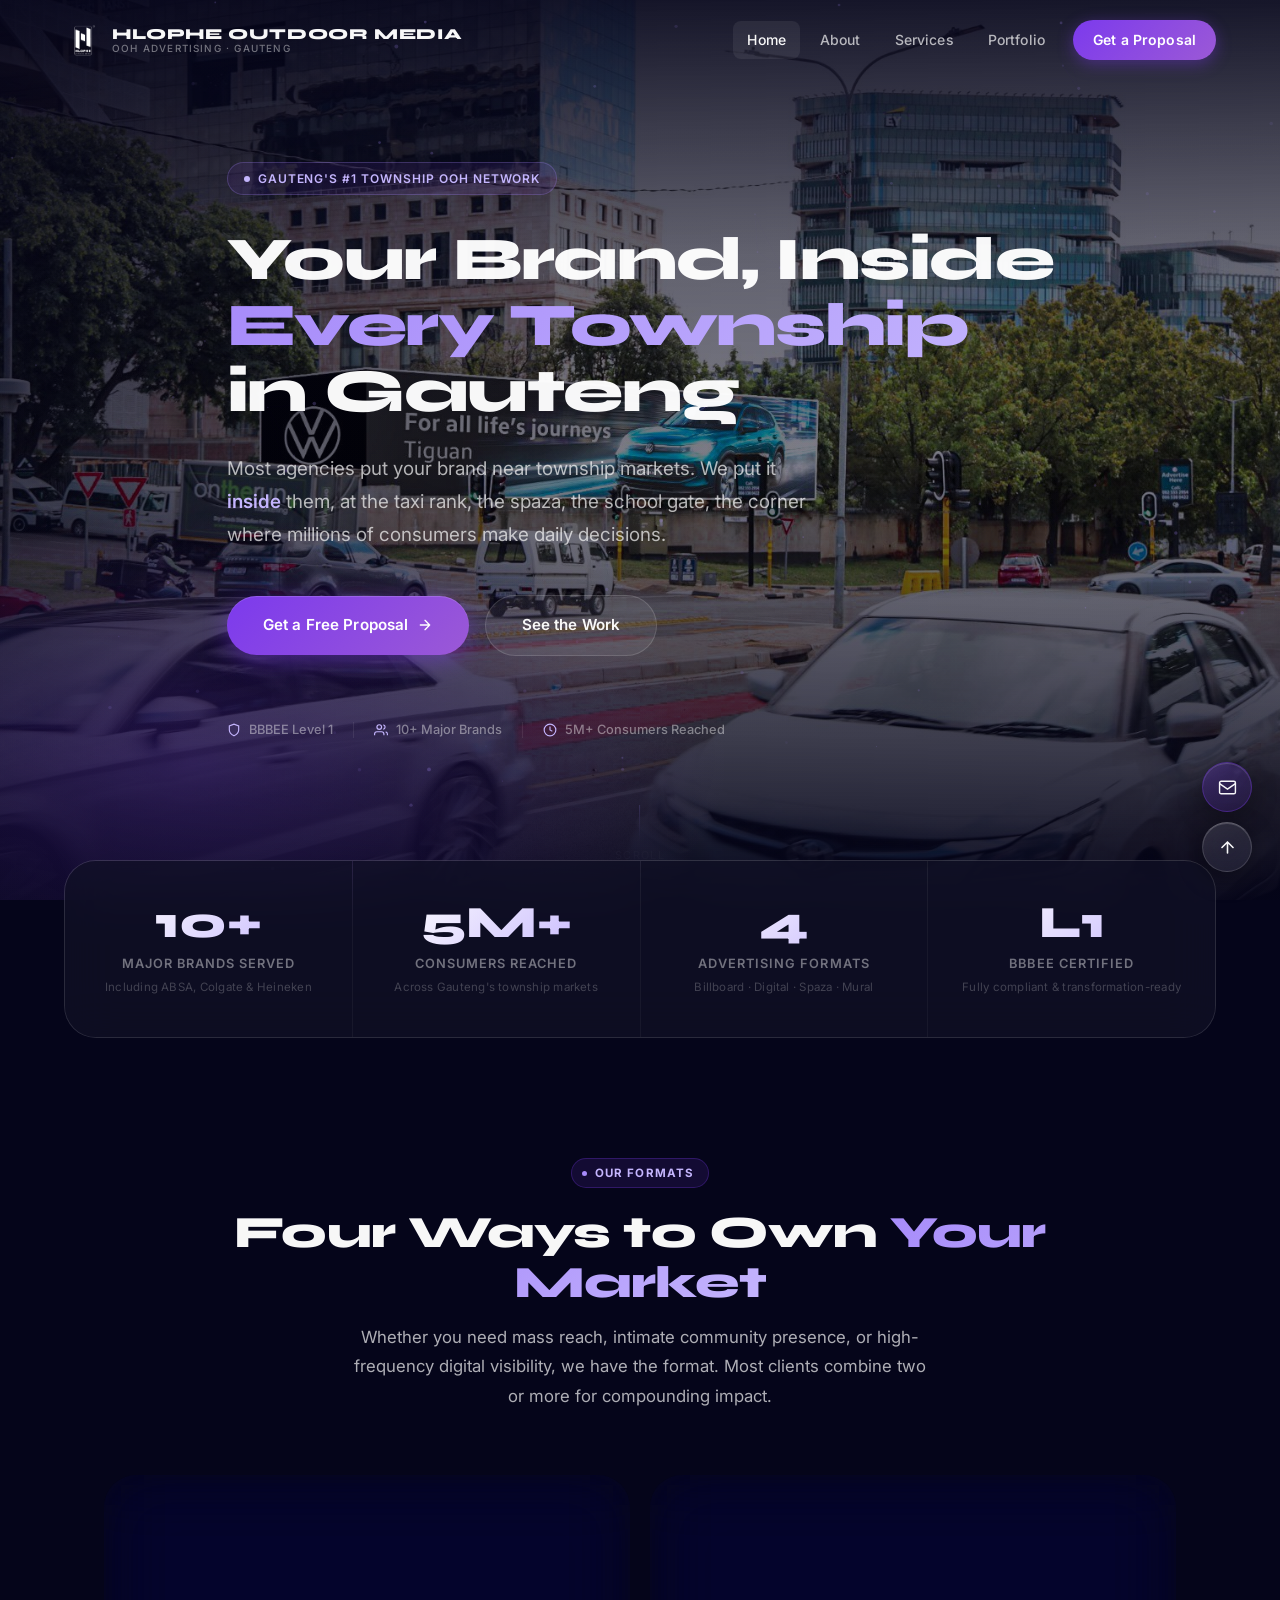
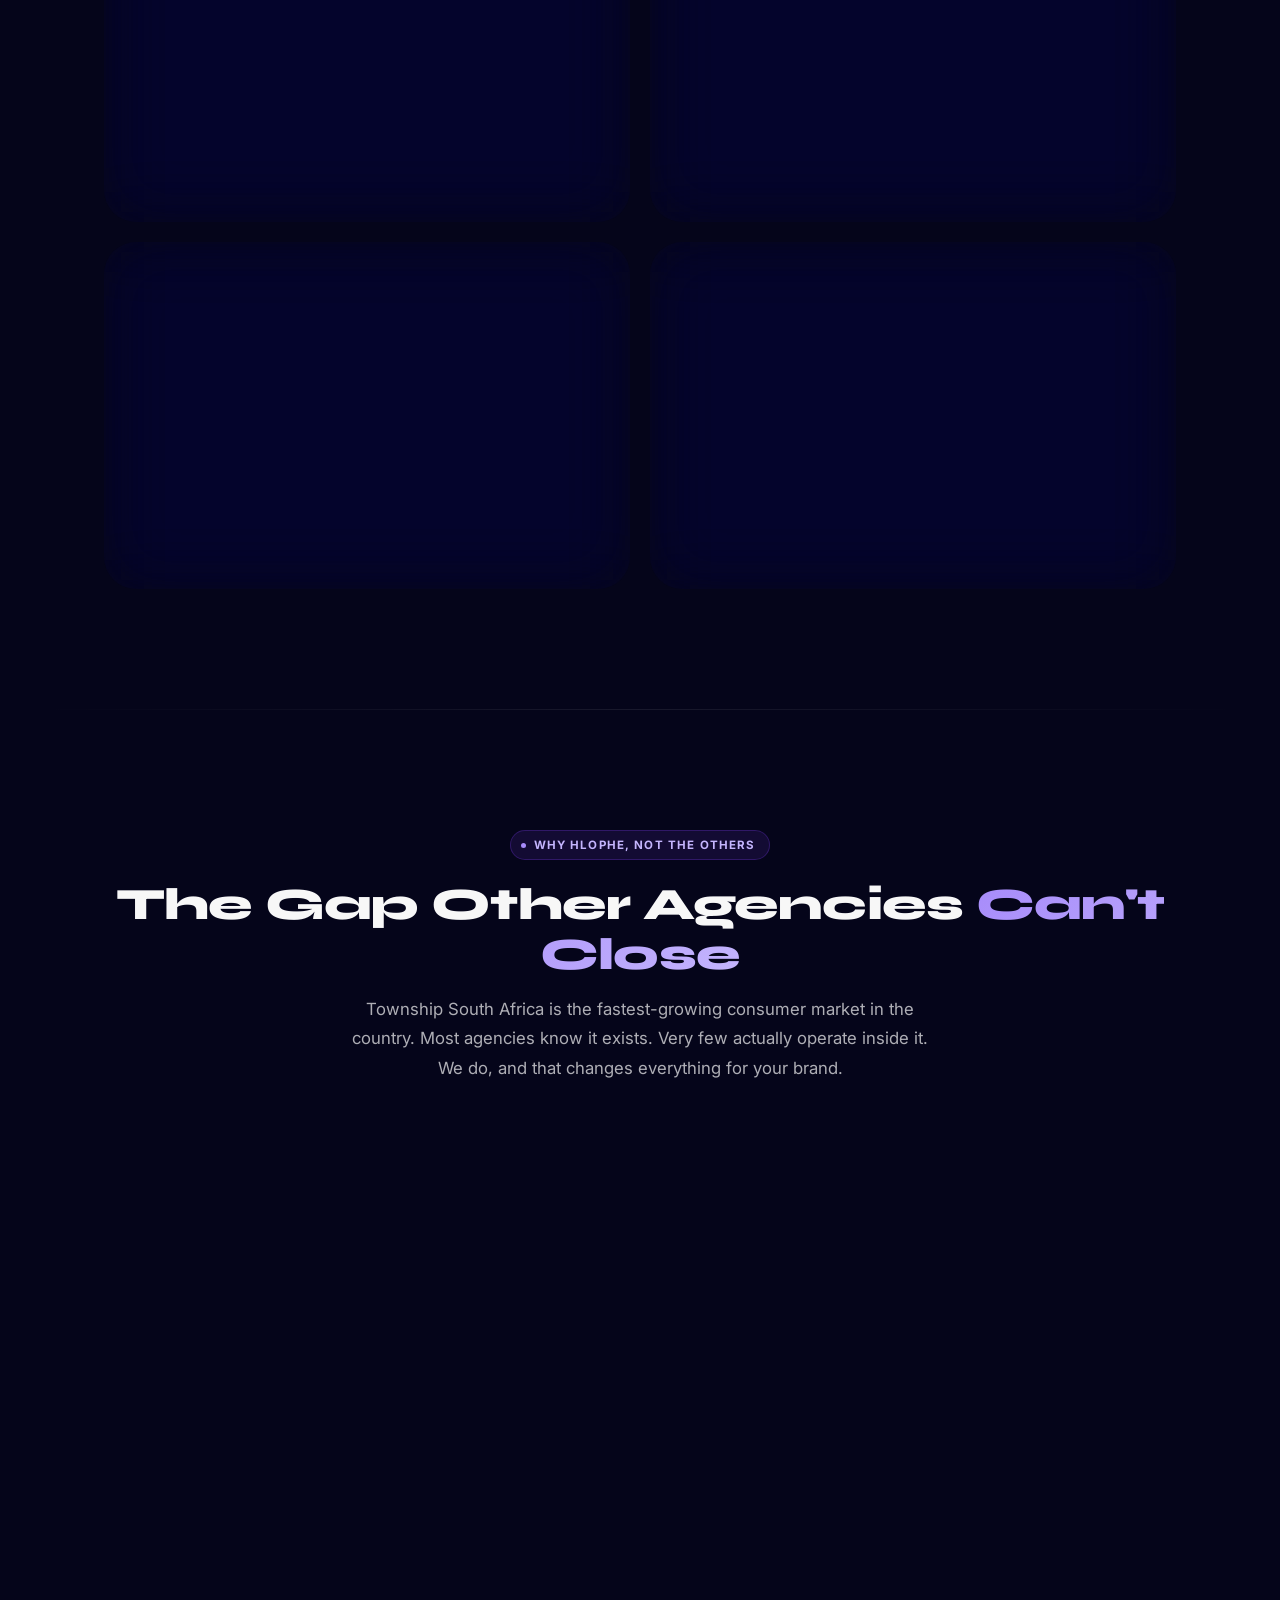
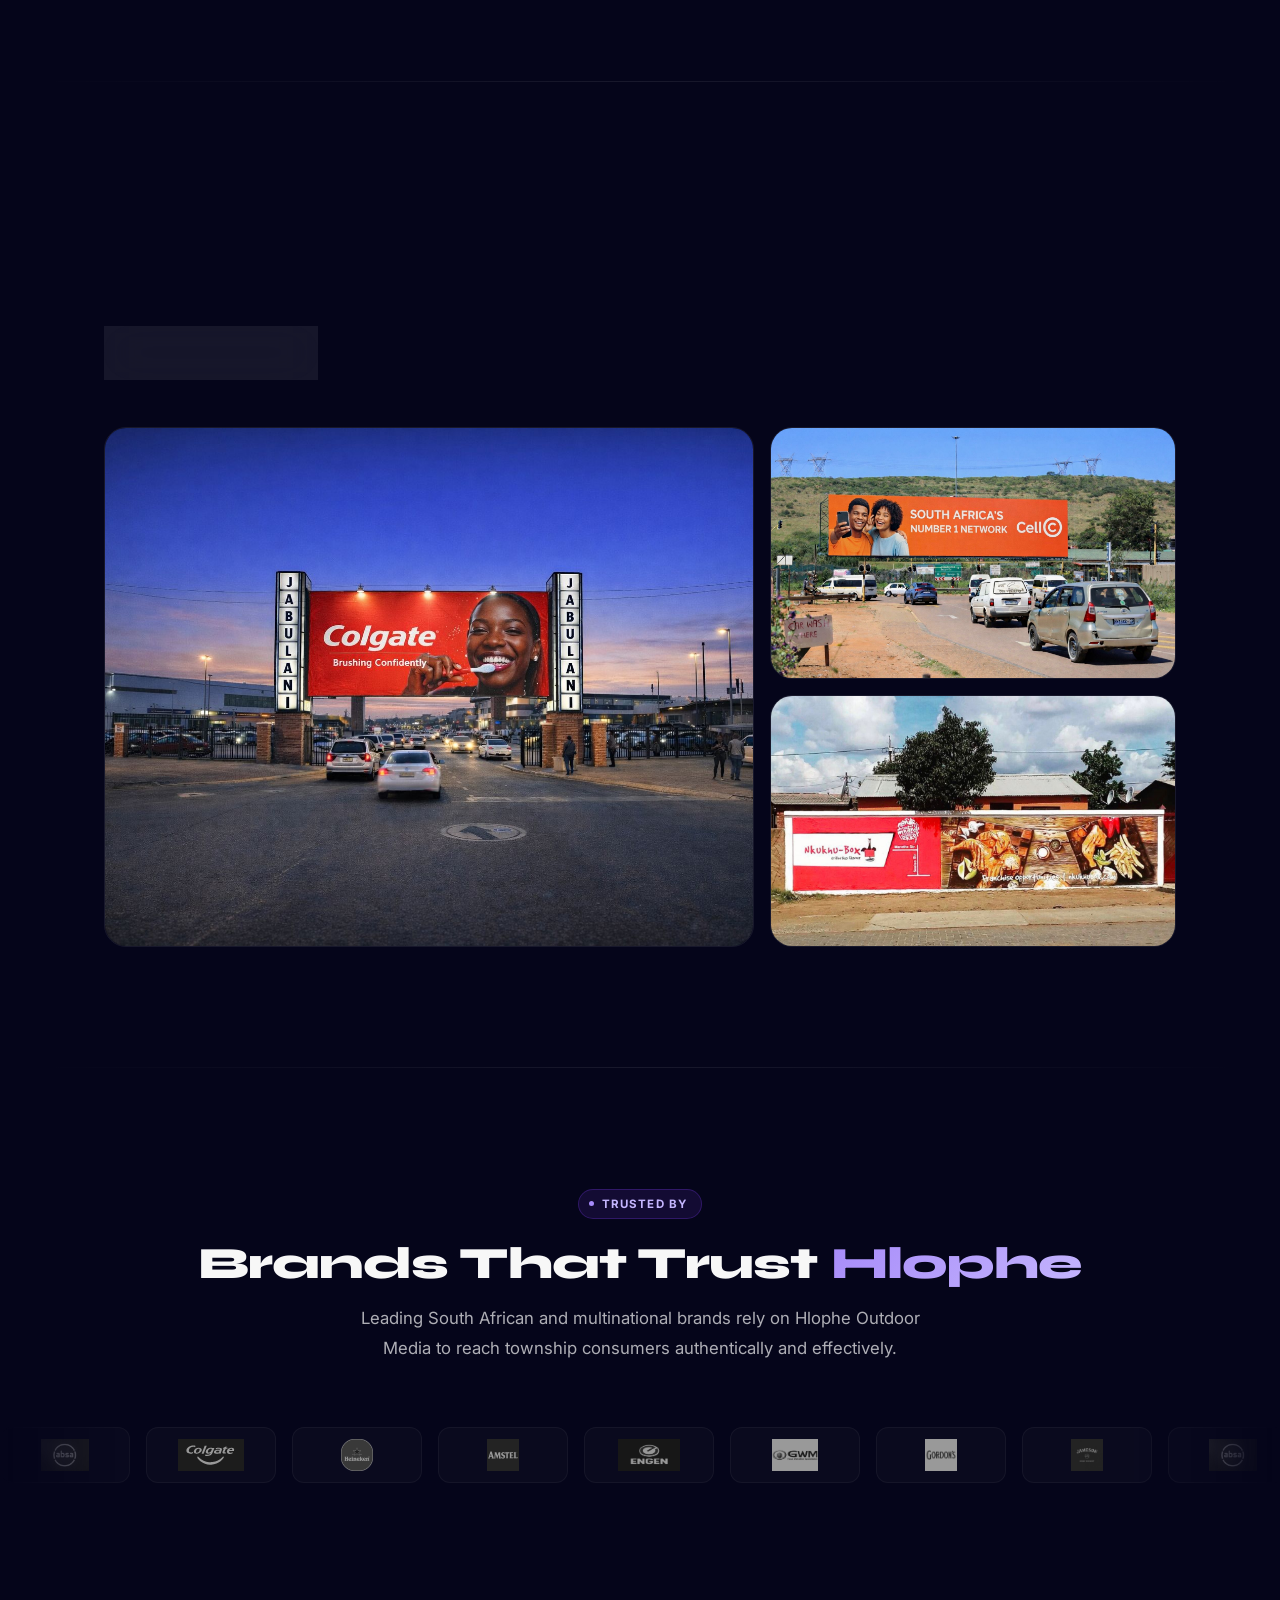
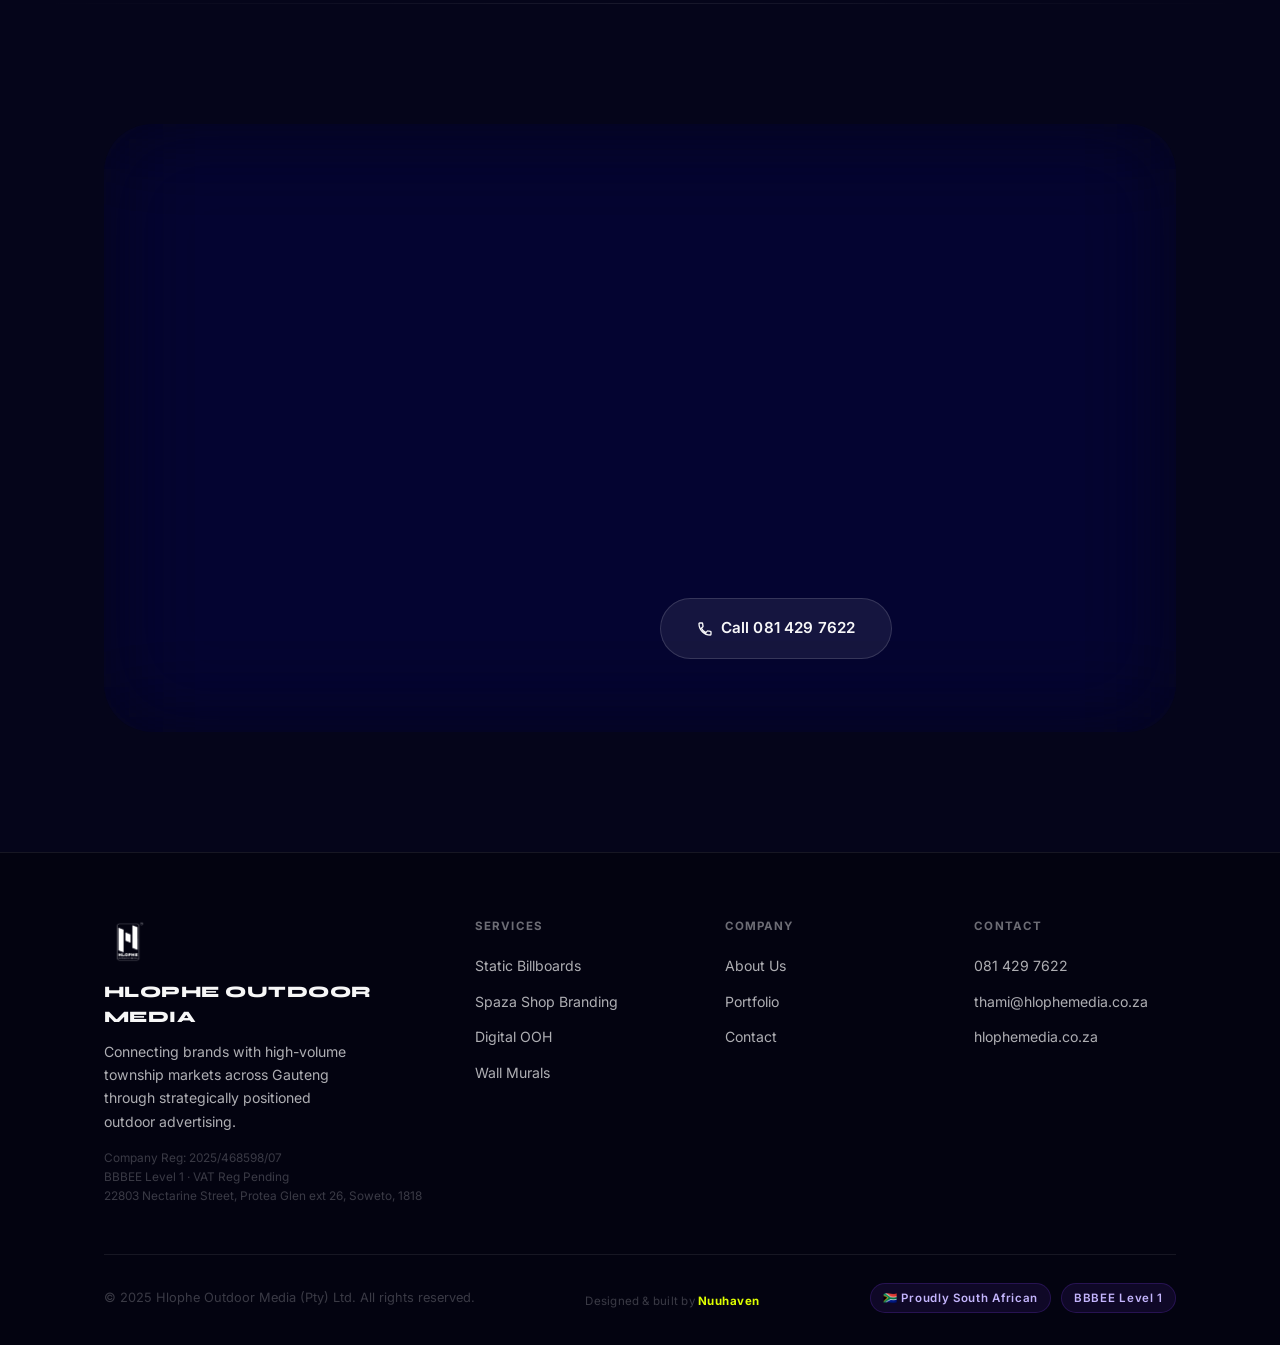
==== index.html @ d7db0205 "Update footer credit to 'Designed & built by Nuuhaven' Co-Authored-By: Claude Sonnet 4.6 <noreply@an" ====
<!DOCTYPE html>
<html lang="en">
<head>
<meta charset="UTF-8">
  <link rel="icon" type="image/png" href="Logo/HOM Logo Default.png">
  <link rel="apple-touch-icon" href="Logo/HOM Logo Default.png">
<meta name="viewport" content="width=device-width, initial-scale=1.0">
<title>Hlophe Outdoor Media | Township &amp; Urban Advertising — Johannesburg</title>
<meta name="description" content="Hlophe Outdoor Media is Johannesburg's leading outdoor advertising company, connecting brands with millions of consumers across Gauteng's township markets. Static billboards, digital OOH, spaza branding and wall murals.">
<meta name="keywords" content="outdoor advertising Johannesburg, township advertising, OOH advertising South Africa, billboard advertising Soweto, BBBEE advertising agency, Gauteng outdoor media">
<link rel="canonical" href="https://hlophemedia.co.za/">
<meta property="og:title" content="Hlophe Outdoor Media | Township Outdoor Advertising">
<meta property="og:description" content="South Africa's leading township outdoor advertising network. Reach millions of consumers across Gauteng with static billboards, digital screens, spaza branding and wall murals.">
<meta property="og:type" content="website">
<meta property="og:url" content="https://hlophemedia.co.za/">
<meta name="twitter:card" content="summary_large_image">
<link rel="stylesheet" href="css/style.css">
<style>
/* ===== HERO ===== */
#hero {
  position: relative; min-height: 100vh; z-index: 1;
  display: flex; align-items: flex-start; overflow: hidden;
  background: #05051a;
}
/* Layer 1 — photo */
#hero-bg-img {
  position: absolute; inset: 0; width: 100%; height: 100%;
  object-fit: cover; object-position: center 45%;
  pointer-events: none; z-index: 1;
}
/* Layer 2 — colour grade: darken + slight desaturate so text is legible */
#hero-grade {
  position: absolute; inset: 0; pointer-events: none; z-index: 2;
  background: rgba(5,5,26,0.42);
  mix-blend-mode: multiply;
}
/* Layer 3 — directional vignette: dark top for nav, dark bottom for stats overlap */
#hero-vignette {
  position: absolute; inset: 0; pointer-events: none; z-index: 3;
  background:
    linear-gradient(to bottom,
      rgba(5,5,26,0.88) 0%,
      rgba(5,5,26,0.30) 28%,
      rgba(5,5,26,0.08) 52%,
      rgba(5,5,26,0.55) 80%,
      rgba(5,5,26,0.92) 100%),
    linear-gradient(to right,
      rgba(5,5,26,0.55) 0%,
      rgba(5,5,26,0.10) 45%,
      rgba(5,5,26,0.05) 100%);
}
/* Layer 4 — subtle purple accent glow bottom-left */
#hero-accent {
  position: absolute; inset: 0; pointer-events: none; z-index: 4;
  background: radial-gradient(ellipse 60% 40% at 15% 85%, rgba(124,58,237,0.22) 0%, transparent 70%);
}
/* Layer 5 — particles canvas (behind content, above vignette) */
#hero-canvas {
  position: absolute; inset: 0; width: 100%; height: 100%;
  pointer-events: none; z-index: 5; opacity: 0.45;
}
/* Layer 6 — content */
.hero-content {
  position: relative; z-index: 6;
  padding-top: clamp(130px, 18vh, 200px);
  padding-bottom: clamp(60px, 8vh, 100px);
  width: 100%;
}
.hero-badge {
  display: inline-flex; align-items: center; gap: 8px;
  padding: 6px 16px; border-radius: 50px; margin-bottom: 32px;
  background: rgba(124,58,237,0.10);
  border: 1px solid rgba(167,139,250,0.25);
  font-size: 0.75rem; font-weight: 600; letter-spacing: 0.08em;
  text-transform: uppercase; color: var(--accent-pale);
  animation: fadeDown 0.7s var(--ease-spring) 0.2s both;
}
.hero-badge .pulse {
  width: 6px; height: 6px; border-radius: 50%;
  background: var(--accent-pale);
  animation: pulseDot 2.2s ease infinite;
}
@keyframes pulseDot { 0%,100%{opacity:1;transform:scale(1)} 50%{opacity:0.4;transform:scale(1.4)} }
@keyframes fadeDown  { from{opacity:0;transform:translateY(-16px)} to{opacity:1;transform:none} }
@keyframes fadeUp    { from{opacity:0;transform:translateY(24px)}  to{opacity:1;transform:none} }
@keyframes fadeIn    { from{opacity:0} to{opacity:1} }

.hero-title {
  font-family: 'Syne', sans-serif;
  font-size: clamp(2rem, 4.8vw, 3.8rem);
  font-weight: 800; line-height: 1.08; letter-spacing: -0.025em;
  color: var(--t1); margin-bottom: 28px;
  animation: fadeUp 0.9s var(--ease-spring) 0.35s both;
}
.hero-title .accent-line {
  background: linear-gradient(135deg, var(--accent-light) 0%, var(--accent-pale) 100%);
  -webkit-background-clip: text; background-clip: text; color: transparent;
  display: block;
}
.hero-sub {
  font-size: clamp(1rem, 1.8vw, 1.18rem);
  color: var(--t2); line-height: 1.75; max-width: 580px;
  margin-bottom: 44px;
  animation: fadeUp 0.9s var(--ease-spring) 0.50s both;
}
.hero-ctas {
  display: flex; gap: 16px; flex-wrap: nowrap;
  animation: fadeUp 0.9s var(--ease-spring) 0.65s both;
  margin-bottom: 64px;
}
@media (max-width: 520px) {
  .hero-ctas {
    flex-direction: column;
    align-items: flex-start;
    gap: 14px;
  }
  .hero-ctas .btn { width: 100%; max-width: 320px; justify-content: center; }
}
.hero-trust {
  display: flex; align-items: center; gap: 20px; flex-wrap: wrap;
  animation: fadeIn 1s ease 1s both;
}
.hero-trust-item {
  display: flex; align-items: center; gap: 8px;
  font-size: 0.8rem; color: var(--t3); font-weight: 500;
}
.hero-trust-item svg { width: 14px; height: 14px; color: var(--accent-pale); }
.hero-trust-sep { width: 1px; height: 16px; background: var(--border-dim); }
.hero-scroll {
  position: absolute; bottom: 36px; left: 50%; transform: translateX(-50%);
  display: flex; flex-direction: column; align-items: center; gap: 6px;
  color: var(--t4); font-size: 0.68rem; letter-spacing: 0.12em; text-transform: uppercase;
  animation: fadeIn 1s ease 1.4s both; z-index: 2;
}
.hero-scroll-line {
  width: 1px; height: 36px;
  background: linear-gradient(to bottom, var(--accent-pale), transparent);
  animation: lineGrow 2s ease infinite;
}
@keyframes lineGrow { 0%{transform:scaleY(0);transform-origin:top} 50%{transform:scaleY(1);transform-origin:top} 51%{transform:scaleY(1);transform-origin:bottom} 100%{transform:scaleY(0);transform-origin:bottom} }

/* ===== SERVICES OVERVIEW ===== */
.services-grid {
  display: grid; grid-template-columns: repeat(2,1fr); gap: 20px;
}
.svc-card {
  padding: 36px; border-radius: var(--r-xl);
  position: relative; overflow: hidden;
  transition: transform 0.4s var(--ease-spring), box-shadow 0.4s;
  cursor: default;
}
.svc-card:hover {
  transform: translateY(-6px);
  box-shadow: 0 20px 56px rgba(0,0,0,0.40), inset 0 1px 0 rgba(255,255,255,0.16) !important;
}
.svc-card .svc-num {
  position: absolute; top: 20px; right: 24px;
  font-family: 'Syne', sans-serif; font-size: 4.5rem; font-weight: 800;
  color: rgba(255,255,255,0.03); line-height: 1; pointer-events: none;
  user-select: none;
}
.svc-title {
  font-family: 'Syne', sans-serif; font-size: 1.3rem;
  font-weight: 700; margin: 18px 0 10px; letter-spacing: -0.01em;
}
.svc-desc { font-size: 0.9rem; color: var(--t2); line-height: 1.70; margin-bottom: 20px; }
.svc-link {
  display: inline-flex; align-items: center; gap: 6px;
  font-size: 0.82rem; font-weight: 600; color: var(--accent-pale);
  letter-spacing: 0.02em; transition: gap 0.2s;
}
.svc-link:hover { gap: 10px; }
.svc-link svg { width: 14px; height: 14px; }

/* ===== WHY SECTION ===== */
.why-grid { display: grid; grid-template-columns: repeat(3,1fr); gap: 24px; }
.why-card {
  padding: 40px 32px; text-align: center;
  transition: transform 0.35s var(--ease-spring);
}
.why-card:hover { transform: translateY(-8px); }
.why-card .icon-wrap { margin: 0 auto 24px; }
.why-card:hover .icon-wrap {
  background: linear-gradient(145deg, rgba(124,58,237,0.40), rgba(124,58,237,0.18));
  border-color: rgba(167,139,250,0.50);
}
.why-card h3 { font-family: 'Syne', sans-serif; font-size: 1.15rem; font-weight: 700; margin-bottom: 12px; }
.why-card p  { font-size: 0.88rem; color: var(--t2); line-height: 1.72; }

/* stat sub-label */
.stat-sub { font-size: 0.72rem; color: var(--t4); margin-top: 4px; letter-spacing: 0.02em; }

/* ===== FEATURED WORK ===== */
.work-grid {
  display: grid; grid-template-columns: 1.6fr 1fr;
  grid-template-rows: 1fr 1fr; gap: 16px; height: 520px;
}
.work-item {
  border-radius: var(--r-lg); overflow: hidden; position: relative;
  cursor: pointer; border: 1px solid var(--border-dim);
  transition: border-color 0.3s;
}
.work-item:first-child { grid-row: span 2; }
.work-item:hover { border-color: rgba(124,58,237,0.35); }
.work-item img { width: 100%; height: 100%; object-fit: cover; transition: transform 0.5s var(--ease-spring); }
.work-item:hover img { transform: scale(1.04); }
.work-item-overlay {
  position: absolute; inset: 0;
  background: linear-gradient(to top, rgba(5,5,26,0.85) 0%, transparent 55%);
  opacity: 0; transition: opacity 0.3s; display: flex; align-items: flex-end; padding: 20px;
}
.work-item:hover .work-item-overlay { opacity: 1; }
.work-tag {
  display: inline-block; padding: 4px 10px; border-radius: 50px;
  background: rgba(124,58,237,0.75); backdrop-filter: blur(8px);
  font-size: 0.68rem; font-weight: 700; letter-spacing: 0.08em;
  text-transform: uppercase; margin-bottom: 6px;
}
.work-name { font-weight: 700; font-size: 0.92rem; }

/* ===== CTA BANNER ===== */
.cta-banner {
  padding: 72px; border-radius: var(--r-2xl);
  position: relative; overflow: hidden; text-align: center;
}
.cta-banner-bg {
  position: absolute; inset: 0;
  background: linear-gradient(135deg, rgba(124,58,237,0.25) 0%, rgba(109,40,217,0.15) 50%, rgba(124,58,237,0.08) 100%);
  pointer-events: none;
}
.cta-banner h2 {
  font-family: 'Syne', sans-serif; font-size: clamp(1.8rem,3.5vw,2.8rem);
  font-weight: 800; letter-spacing: -0.02em; margin-bottom: 20px;
  position: relative; z-index: 1;
}
.cta-banner p {
  font-size: 1.05rem; color: var(--t2); max-width: 480px;
  margin: 0 auto 52px; line-height: 1.70; position: relative; z-index: 1;
}
.cta-banner-btns {
  display: flex; gap: 16px; justify-content: center; flex-wrap: wrap;
  position: relative; z-index: 1;
}
@media (max-width: 520px) {
  .cta-banner-btns { flex-direction: column; align-items: center; gap: 12px; }
  .cta-banner-btns .btn { width: 100%; max-width: 320px; justify-content: center; }
}

/* ===== CLIENTS ===== */
.marquee-wrap {
  overflow: hidden;
  width: 100%;
  max-width: 100vw;
  mask-image: linear-gradient(to right, transparent, #000 12%, #000 88%, transparent);
  -webkit-mask-image: linear-gradient(to right, transparent, #000 12%, #000 88%, transparent);
}
.marquee-track {
  display: flex; gap: 16px; width: max-content;
  animation: marquee 32s linear infinite;
}
.marquee-track:hover { animation-play-state: paused; }
@keyframes marquee { to { transform: translateX(-50%); } }
.client-chip {
  height: 56px; min-width: 130px; padding: 10px 20px;
  border-radius: 12px; display: flex; align-items: center; justify-content: center;
  background: rgba(255,255,255,0.04); border: 1px solid var(--border-dim);
  flex-shrink: 0; filter: grayscale(1) brightness(0.6);
  transition: all 0.3s;
}
.client-chip:hover { filter: none; background: rgba(255,255,255,0.07); border-color: rgba(124,58,237,0.30); }
.client-chip img { max-height: 32px; max-width: 110px; object-fit: contain; }

/* Responsive */
@media(max-width:900px){
  .services-grid { grid-template-columns: 1fr; }
  .why-grid { grid-template-columns: 1fr; gap: 16px; }
  .work-grid { grid-template-columns: 1fr; height: auto; grid-template-rows: auto; }
  .work-item:first-child { grid-row: span 1; height: 280px; }
  .work-item { height: 200px; }
  .cta-banner { padding: 44px 28px; border-radius: var(--r-xl); }
}
</style>
<script type="application/ld+json">
{
  "@context": "https://schema.org",
  "@type": "LocalBusiness",
  "name": "Hlophe Outdoor Media",
  "description": "Johannesburg-based outdoor advertising company specialising in township and urban market advertising across Gauteng.",
  "url": "https://hlophemedia.co.za",
  "telephone": "+27814297622",
  "email": "thami@hlophemedia.co.za",
  "address": {
    "@type": "PostalAddress",
    "streetAddress": "22803 Nectarine Street, Protea Glen ext 26",
    "addressLocality": "Soweto",
    "postalCode": "1818",
    "addressCountry": "ZA"
  },
  "areaServed": "Gauteng, South Africa",
  "foundingDate": "2025",
  "sameAs": ["https://hlophemedia.co.za"]
}
</script>
</head>
<body>
<div class="bg-ambient"></div>

<!-- MOBILE MENU -->
<div id="mobile-menu">
  <button id="mobile-menu-close" aria-label="Close menu">
    <svg viewBox="0 0 24 24" fill="none" stroke="currentColor" stroke-width="2" width="18" height="18"><path d="M18 6L6 18M6 6l12 12"/></svg>
  </button>
  <a href="index.html">Home</a>
  <a href="about.html">About</a>
  <a href="services.html">Services</a>
  <a href="portfolio.html">Portfolio</a>
  <a href="contact.html">Contact</a>
</div>

<!-- NAVBAR -->
<nav id="navbar" role="navigation" aria-label="Main navigation">
  <a href="index.html" class="nav-brand" aria-label="Hlophe Outdoor Media Home">
    <img src="Logo/HOM Logo White.png" alt="HOM Logo" width="38" height="38">
    <div class="nav-brand-text">
      <span class="nav-brand-name">HLOPHE OUTDOOR MEDIA</span>
      <span class="nav-brand-sub">OOH Advertising · Gauteng</span>
    </div>
  </a>
  <div class="nav-links">
    <a href="index.html" class="active">Home</a>
    <a href="about.html">About</a>
    <a href="services.html">Services</a>
    <a href="portfolio.html">Portfolio</a>
    <a href="contact.html" class="nav-cta">Get a Proposal</a>
  </div>
  <button class="nav-toggle" id="nav-toggle" aria-label="Open menu">
    <span></span><span></span><span></span>
  </button>
</nav>

<!-- HERO -->
<section id="hero" aria-label="Hero">
  <img id="hero-bg-img" src="gallery/hero-billboard.jpg" alt="" aria-hidden="true">
  <div id="hero-grade" aria-hidden="true"></div>
  <div id="hero-vignette" aria-hidden="true"></div>
  <div id="hero-accent" aria-hidden="true"></div>
  <canvas id="hero-canvas" aria-hidden="true"></canvas>
  <div class="container">
    <div class="hero-content">
      <div class="hero-badge"><span class="pulse"></span>Gauteng's #1 Township OOH Network</div>
      <h1 class="hero-title">
        Your Brand, Inside<br>
        <span class="accent-line">Every Township</span>
        in Gauteng
      </h1>
      <p class="hero-sub">
        Most agencies put your brand near township markets. We put it <em style="color:var(--accent-pale);font-style:normal;font-weight:600;">inside</em> them, at the taxi rank, the spaza, the school gate, the corner where millions of consumers make daily decisions.
      </p>
      <div class="hero-ctas">
        <a href="contact.html" class="btn btn-primary btn-lg">
          Get a Free Proposal
          <svg viewBox="0 0 24 24" fill="none" stroke="currentColor" stroke-width="2"><path d="M5 12h14M12 5l7 7-7 7" stroke-linecap="round" stroke-linejoin="round"/></svg>
        </a>
        <a href="portfolio.html" class="btn btn-ghost btn-lg">See the Work</a>
      </div>
      <div class="hero-trust">
        <div class="hero-trust-item">
          <svg viewBox="0 0 24 24" fill="none" stroke="currentColor" stroke-width="2"><path d="M12 22s8-4 8-10V5l-8-3-8 3v7c0 6 8 10 8 10z"/></svg>
          BBBEE Level 1
        </div>
        <div class="hero-trust-sep"></div>
        <div class="hero-trust-item">
          <svg viewBox="0 0 24 24" fill="none" stroke="currentColor" stroke-width="2"><path d="M17 21v-2a4 4 0 00-4-4H5a4 4 0 00-4 4v2"/><circle cx="9" cy="7" r="4"/><path d="M23 21v-2a4 4 0 00-3-3.87M16 3.13a4 4 0 010 7.75"/></svg>
          10+ Major Brands
        </div>
        <div class="hero-trust-sep"></div>
        <div class="hero-trust-item">
          <svg viewBox="0 0 24 24" fill="none" stroke="currentColor" stroke-width="2"><circle cx="12" cy="12" r="10"/><path d="M12 6v6l4 2"/></svg>
          5M+ Consumers Reached
        </div>
      </div>
    </div>
  </div>
  <div class="hero-scroll" aria-hidden="true">
    <div class="hero-scroll-line"></div>
    <span>Scroll</span>
  </div>
</section>

<!-- STATS -->
<div style="position:relative;z-index:1;padding:0 var(--gutter);margin-top:-40px;" class="reveal">
  <div style="max-width:var(--max-w);margin:0 auto;">
    <div class="stats-grid">
      <div class="stat-card">
        <div class="stat-value" data-counter data-target="10" data-suffix="+">10+</div>
        <div class="stat-label">Major Brands Served</div>
        <div class="stat-sub">Including ABSA, Colgate & Heineken</div>
      </div>
      <div class="stat-card">
        <div class="stat-value" data-counter data-target="5" data-suffix="M+">5M+</div>
        <div class="stat-label">Consumers Reached</div>
        <div class="stat-sub">Across Gauteng's township markets</div>
      </div>
      <div class="stat-card">
        <div class="stat-value" data-counter data-target="4" data-suffix="">4</div>
        <div class="stat-label">Advertising Formats</div>
        <div class="stat-sub">Billboard · Digital · Spaza · Mural</div>
      </div>
      <div class="stat-card">
        <div class="stat-value">L1</div>
        <div class="stat-label">BBBEE Certified</div>
        <div class="stat-sub">Fully compliant & transformation-ready</div>
      </div>
    </div>
  </div>
</div>

<!-- SERVICES OVERVIEW -->
<section class="section-pad" id="services-overview">
  <div class="container">
    <div class="section-header">
      <div class="section-label reveal"><span class="dot"></span>Our Formats</div>
      <h2 class="section-heading reveal d-100">Four Ways to Own <em>Your Market</em></h2>
      <p class="section-body reveal d-200">Whether you need mass reach, intimate community presence, or high-frequency digital visibility, we have the format. Most clients combine two or more for compounding impact.</p>
    </div>
    <div class="services-grid">

      <!-- Billboard -->
      <div class="svc-card glass reveal d-100" data-tilt>
        <div class="svc-num">01</div>
        <div class="icon-wrap icon-wrap-lg">
          <svg viewBox="0 0 24 24" fill="none" stroke="currentColor" stroke-width="1.5"><rect x="2" y="3" width="20" height="12" rx="2"/><path d="M12 15v6M8 21h8" stroke-linecap="round"/></svg>
        </div>
        <h3 class="svc-title">Static Billboards</h3>
        <p class="svc-desc">Large-format billboards positioned at high-traffic nodes near shopping centres, taxi ranks, and commuter corridors, delivering 24/7 brand presence to hundreds of thousands of daily commuters.</p>
        <a href="services.html#billboards" class="svc-link">
          Learn more
          <svg viewBox="0 0 24 24" fill="none" stroke="currentColor" stroke-width="2"><path d="M5 12h14M12 5l7 7-7 7" stroke-linecap="round" stroke-linejoin="round"/></svg>
        </a>
      </div>

      <!-- Spaza -->
      <div class="svc-card glass reveal d-200" data-tilt>
        <div class="svc-num">02</div>
        <div class="icon-wrap icon-wrap-lg">
          <svg viewBox="0 0 24 24" fill="none" stroke="currentColor" stroke-width="1.5"><path d="M3 9l1.5-6h15L21 9H3z"/><path d="M21 9v1a3 3 0 01-3 3 3 3 0 01-3-3 3 3 0 01-3 3 3 3 0 01-3-3 3 3 0 01-3 3 3 3 0 01-3-3V9"/><path d="M9 21V12h6v9M3 21h18" stroke-linecap="round"/></svg>
        </div>
        <h3 class="svc-title">Spaza Shop Branding</h3>
        <p class="svc-desc">Transform community spaza shops into powerful brand touchpoints. With over 150,000 spazas across South Africa, this format delivers intimate, trusted, and high-frequency visibility at the heart of township life.</p>
        <a href="services.html#spaza" class="svc-link">
          Learn more
          <svg viewBox="0 0 24 24" fill="none" stroke="currentColor" stroke-width="2"><path d="M5 12h14M12 5l7 7-7 7" stroke-linecap="round" stroke-linejoin="round"/></svg>
        </a>
      </div>

      <!-- Digital -->
      <div class="svc-card glass reveal d-300" data-tilt>
        <div class="svc-num">03</div>
        <div class="icon-wrap icon-wrap-lg">
          <svg viewBox="0 0 24 24" fill="none" stroke="currentColor" stroke-width="1.5"><rect x="2" y="4" width="20" height="13" rx="2"/><path d="M8 21h8M12 17v4" stroke-linecap="round"/><path d="M7 9h10M7 12.5h5" stroke-linecap="round"/></svg>
        </div>
        <h3 class="svc-title">Digital Outdoor Advertising</h3>
        <p class="svc-desc">High-definition digital screens with real-time content scheduling, allowing brands to run targeted campaigns by time of day, day of week, or season, with instant updates and no production delays.</p>
        <a href="services.html#digital" class="svc-link">
          Learn more
          <svg viewBox="0 0 24 24" fill="none" stroke="currentColor" stroke-width="2"><path d="M5 12h14M12 5l7 7-7 7" stroke-linecap="round" stroke-linejoin="round"/></svg>
        </a>
      </div>

      <!-- Murals -->
      <div class="svc-card glass reveal d-400" data-tilt>
        <div class="svc-num">04</div>
        <div class="icon-wrap icon-wrap-lg">
          <svg viewBox="0 0 24 24" fill="none" stroke="currentColor" stroke-width="1.5"><path d="M3 17.25V21h3.75L17.81 9.94l-3.75-3.75L3 17.25zM20.71 7.04a1 1 0 000-1.41L18.37 3.29a1 1 0 00-1.41 0l-1.83 1.83 3.75 3.75 1.83-1.83z"/></svg>
        </div>
        <h3 class="svc-title">Wall Murals</h3>
        <p class="svc-desc">Monumental hand-painted or printed wall murals that transform blank surfaces into iconic brand landmarks. Culturally connected, visually striking, and built to last, creating organic social media amplification.</p>
        <a href="services.html#murals" class="svc-link">
          Learn more
          <svg viewBox="0 0 24 24" fill="none" stroke="currentColor" stroke-width="2"><path d="M5 12h14M12 5l7 7-7 7" stroke-linecap="round" stroke-linejoin="round"/></svg>
        </a>
      </div>

    </div>
  </div>
</section>

<div class="divider"></div>

<!-- WHY HLOPHE -->
<section class="section-pad" id="why">
  <div class="container">
    <div class="section-header">
      <div class="section-label reveal"><span class="dot"></span>Why Hlophe, Not the Others</div>
      <h2 class="section-heading reveal d-100">The Gap Other Agencies <em>Can't Close</em></h2>
      <p class="section-body reveal d-200">Township South Africa is the fastest-growing consumer market in the country. Most agencies know it exists. Very few actually operate inside it. We do, and that changes everything for your brand.</p>
    </div>
    <div class="why-grid">
      <div class="why-card glass reveal d-100">
        <div class="icon-wrap icon-wrap-lg icon-wrap-circle">
          <svg viewBox="0 0 24 24" fill="none" stroke="currentColor" stroke-width="1.5"><circle cx="12" cy="12" r="10"/><circle cx="12" cy="12" r="6"/><circle cx="12" cy="12" r="2" fill="currentColor" stroke="none"/></svg>
        </div>
        <h3>Inside the Market, Not Outside It</h3>
        <p>Other agencies advertise near townships. Our sites are at the taxi rank, the spaza corner, the school gate, the exact moments and places where purchasing decisions are made. That's not proximity. That's presence.</p>
      </div>
      <div class="why-card glass reveal d-200">
        <div class="icon-wrap icon-wrap-lg icon-wrap-circle">
          <svg viewBox="0 0 24 24" fill="none" stroke="currentColor" stroke-width="1.5"><path d="M12 2C8.13 2 5 5.13 5 9c0 5.25 7 13 7 13s7-7.75 7-13c0-3.87-3.13-7-7-7z"/><circle cx="12" cy="9" r="2.5" fill="currentColor" stroke="none"/></svg>
        </div>
        <h3>Sites Selected for Impact, Not Convenience</h3>
        <p>Every location is chosen based on daily footfall, dwell time, and purchase behaviour, not just availability. You're not filling a slot. You're owning a moment in your customer's day.</p>
      </div>
      <div class="why-card glass reveal d-300">
        <div class="icon-wrap icon-wrap-lg icon-wrap-circle">
          <svg viewBox="0 0 24 24" fill="none" stroke="currentColor" stroke-width="1.5"><path d="M17 21v-2a4 4 0 00-4-4H5a4 4 0 00-4 4v2"/><circle cx="9" cy="7" r="4"/><path d="M23 21v-2a4 4 0 00-3-3.87M16 3.13a4 4 0 010 7.75"/></svg>
        </div>
        <h3>Your Ad Spend Does Double Duty</h3>
        <p>Our billboard sites at schools and churches channel rental income back into communities. Brands that advertise with us don't just reach township consumers, they earn genuine goodwill from them. That's a competitive edge money alone can't buy.</p>
      </div>
    </div>
  </div>
</section>

<div class="divider"></div>

<!-- FEATURED WORK -->
<section class="section-pad" id="featured-work">
  <div class="container">
    <div style="display:flex;align-items:flex-end;justify-content:space-between;margin-bottom:48px;gap:24px;flex-wrap:wrap;">
      <div>
        <div class="section-label reveal"><span class="dot"></span>Proof of Work</div>
        <h2 class="section-heading reveal d-100">Campaigns That <em>Actually Ran</em></h2>
      </div>
      <a href="portfolio.html" class="btn btn-ghost reveal d-200">
        View Full Portfolio
        <svg viewBox="0 0 24 24" fill="none" stroke="currentColor" stroke-width="2" width="14" height="14"><path d="M5 12h14M12 5l7 7-7 7" stroke-linecap="round" stroke-linejoin="round"/></svg>
      </a>
    </div>
    <div class="work-grid reveal">
      <div class="work-item">
        <img src="gallery/billboard-colgate.jpeg" alt="Colgate billboard at Jabulani — Hlophe Outdoor Media" loading="lazy">
        <div class="work-item-overlay">
          <div><div class="work-tag">Static Billboard</div><div class="work-name">Colgate, Jabulani Gate</div></div>
        </div>
      </div>
      <div class="work-item">
        <img src="gallery/billboard-cell-c.jpg" alt="Cell C highway billboard — Hlophe Outdoor Media" loading="lazy">
        <div class="work-item-overlay">
          <div><div class="work-tag">Static Billboard</div><div class="work-name">Cell C, Highway Route</div></div>
        </div>
      </div>
      <div class="work-item">
        <img src="gallery/mural-nkukhu.jpeg" alt="Nkukhu-Box wall mural — Hlophe Outdoor Media" loading="lazy">
        <div class="work-item-overlay">
          <div><div class="work-tag">Wall Mural</div><div class="work-name">Nkukhu-Box Mural</div></div>
        </div>
      </div>
    </div>
  </div>
</section>

<div class="divider"></div>

<!-- CLIENTS -->
<section class="section-pad" id="clients">
  <div class="container">
    <div class="section-header">
      <div class="section-label reveal"><span class="dot"></span>Trusted By</div>
      <h2 class="section-heading reveal d-100">Brands That Trust <em>Hlophe</em></h2>
      <p class="section-body reveal d-200">Leading South African and multinational brands rely on Hlophe Outdoor Media to reach township consumers authentically and effectively.</p>
    </div>
  </div>
  <div class="marquee-wrap reveal" style="margin-top:40px;">
    <div class="marquee-track">
      <div class="client-chip"><img src="Previous Clients/Absa-logo2.webp" alt="ABSA Bank"></div>
      <div class="client-chip"><img src="Previous Clients/Colgate.svg" alt="Colgate"></div>
      <div class="client-chip"><img src="Previous Clients/Heineken-Oct24.png" alt="Heineken"></div>
      <div class="client-chip"><img src="Previous Clients/amstel.svg" alt="Amstel"></div>
      <div class="client-chip"><img src="Previous Clients/Engen_Petroleum_logo.svg.png" alt="Engen Petroleum"></div>
      <div class="client-chip"><img src="Previous Clients/GWM-Logo-2013.jpg" alt="GWM"></div>
      <div class="client-chip"><img src="Previous Clients/gordons-gin-logo-png_seeklogo-247675.png" alt="Gordon's Gin"></div>
      <div class="client-chip"><img src="Previous Clients/BrandLogo.jpg" alt="Client Brand"></div>
      <!-- duplicate -->
      <div class="client-chip"><img src="Previous Clients/Absa-logo2.webp" alt="ABSA Bank"></div>
      <div class="client-chip"><img src="Previous Clients/Colgate.svg" alt="Colgate"></div>
      <div class="client-chip"><img src="Previous Clients/Heineken-Oct24.png" alt="Heineken"></div>
      <div class="client-chip"><img src="Previous Clients/amstel.svg" alt="Amstel"></div>
      <div class="client-chip"><img src="Previous Clients/Engen_Petroleum_logo.svg.png" alt="Engen Petroleum"></div>
      <div class="client-chip"><img src="Previous Clients/GWM-Logo-2013.jpg" alt="GWM"></div>
      <div class="client-chip"><img src="Previous Clients/gordons-gin-logo-png_seeklogo-247675.png" alt="Gordon's Gin"></div>
      <div class="client-chip"><img src="Previous Clients/BrandLogo.jpg" alt="Client Brand"></div>
    </div>
  </div>
</section>

<div class="divider"></div>

<!-- CTA BANNER -->
<section class="section-pad">
  <div class="container">
    <div class="cta-banner glass-deep reveal">
      <div class="cta-banner-bg" aria-hidden="true"></div>
      <h2>Your Competitors Are Already<br>Talking to Your Customers</h2>
      <p>Every day without a township OOH presence is a day a competitor fills that space. Let's fix that, we'll build you a tailored proposal with site recommendations, reach estimates, and transparent pricing. No obligation.</p>
      <div class="cta-banner-btns">
        <a href="contact.html" class="btn btn-primary btn-lg">
          Get My Free Proposal
          <svg viewBox="0 0 24 24" fill="none" stroke="currentColor" stroke-width="2" width="16" height="16"><path d="M5 12h14M12 5l7 7-7 7" stroke-linecap="round" stroke-linejoin="round"/></svg>
        </a>
        <a href="tel:+27814297622" class="btn btn-ghost btn-lg">
          <svg viewBox="0 0 24 24" fill="none" stroke="currentColor" stroke-width="2" width="16" height="16"><path d="M6.6 10.8c1.4 2.8 3.8 5.1 6.6 6.6l2.2-2.2c.3-.3.7-.36 1.02-.24 1.12.37 2.33.57 3.58.57.55 0 1 .45 1 1V20c0 .55-.45 1-1 1-9.39 0-17-7.61-17-17 0-.55.45-1 1-1h3.5c.55 0 1 .45 1 1 0 1.25.2 2.45.57 3.57.11.35.03.74-.25 1.01L6.6 10.8z"/></svg>
          Call 081 429 7622
        </a>
      </div>
    </div>
  </div>
</section>

<!-- FOOTER -->
<footer>
  <div class="container">
    <div class="footer-grid">
      <div>
        <img src="Logo/HOM Logo White.png" alt="Hlophe Outdoor Media Logo" width="48" height="48">
        <div class="footer-brand-name">HLOPHE OUTDOOR MEDIA</div>
        <p class="footer-tagline">Connecting brands with high-volume township markets across Gauteng through strategically positioned outdoor advertising.</p>
        <div class="footer-reg">
          Company Reg: 2025/468598/07<br>
          BBBEE Level 1 · VAT Reg Pending<br>
          22803 Nectarine Street, Protea Glen ext 26, Soweto, 1818
        </div>
      </div>
      <div class="footer-col">
        <h4>Services</h4>
        <ul>
          <li><a href="services.html#billboards">Static Billboards</a></li>
          <li><a href="services.html#spaza">Spaza Shop Branding</a></li>
          <li><a href="services.html#digital">Digital OOH</a></li>
          <li><a href="services.html#murals">Wall Murals</a></li>
        </ul>
      </div>
      <div class="footer-col">
        <h4>Company</h4>
        <ul>
          <li><a href="about.html">About Us</a></li>
          <li><a href="portfolio.html">Portfolio</a></li>
          <li><a href="contact.html">Contact</a></li>
        </ul>
      </div>
      <div class="footer-col">
        <h4>Contact</h4>
        <ul>
          <li><a href="tel:+27814297622">081 429 7622</a></li>
          <li><a href="mailto:thami@hlophemedia.co.za">thami@hlophemedia.co.za</a></li>
          <li><a href="https://hlophemedia.co.za" target="_blank" rel="noopener">hlophemedia.co.za</a></li>
        </ul>
      </div>
    </div>
    <div class="footer-bottom">
      <p class="footer-copy">© 2025 Hlophe Outdoor Media (Pty) Ltd. All rights reserved.</p>
      <p class="footer-designed-by">Designed &amp; built by <a href="https://nuuhaven.com/" target="_blank" rel="noopener" class="nuuhaven-link">Nuuhaven</a></p>
      <div class="footer-badges">
        <span class="footer-badge">🇿🇦 Proudly South African</span>
        <span class="footer-badge">BBBEE Level 1</span>
      </div>
    </div>
  </div>
</footer>

<!-- FLOATING ACTION BUTTONS -->
<div class="fab-stack" role="complementary" aria-label="Quick actions">
  <a href="mailto:thami@hlophemedia.co.za" class="fab fab-email" title="Email us" aria-label="Send us an email">
    <svg viewBox="0 0 24 24" fill="none" stroke="currentColor" stroke-width="1.8"><rect x="2" y="4" width="20" height="16" rx="2"/><path d="M2 7l10 7 10-7"/></svg>
  </a>
  <button class="fab" id="fab-top" title="Back to top" aria-label="Back to top">
    <svg viewBox="0 0 24 24" fill="none" stroke="currentColor" stroke-width="2"><path d="M12 19V5M5 12l7-7 7 7" stroke-linecap="round" stroke-linejoin="round"/></svg>
  </button>
</div>

<script src="js/main.js"></script>
</body>
</html>
---- css/style.css ----
/* ============================================================
   HLOPHE OUTDOOR MEDIA — Design System
   iOS 26 Liquid Glass | Professional Enterprise Grade
   ============================================================ */

/* ---- Google Fonts ---- */
@import url('https://fonts.googleapis.com/css2?family=Syne:wght@600;700;800&family=Inter:wght@300;400;500;600;700&display=swap');

/* ---- Root Variables ---- */
:root {
  /* Backgrounds */
  --bg-base:    #05051a;
  --bg-raised:  #09091f;
  --bg-overlay: rgba(9, 9, 31, 0.85);

  /* Glass Surfaces — layered opacity */
  --glass-1: rgba(255, 255, 255, 0.04);
  --glass-2: rgba(255, 255, 255, 0.07);
  --glass-3: rgba(255, 255, 255, 0.11);
  --glass-4: rgba(255, 255, 255, 0.16);

  /* Glass Borders */
  --border-dim:    rgba(255, 255, 255, 0.08);
  --border-soft:   rgba(255, 255, 255, 0.14);
  --border-bright: rgba(255, 255, 255, 0.26);

  /* Accent Palette */
  --accent:       #7c3aed;
  --accent-mid:   #9b59d6;
  --accent-light: #a78bfa;
  --accent-pale:  #c4b5fd;
  --accent-glow:  rgba(124, 58, 237, 0.30);

  /* Text Hierarchy */
  --t1: rgba(255, 255, 255, 0.97);
  --t2: rgba(255, 255, 255, 0.68);
  --t3: rgba(255, 255, 255, 0.42);
  --t4: rgba(255, 255, 255, 0.22);

  /* Layout */
  --max-w:        1200px;
  --gutter:       64px;
  --section-v:    120px;

  /* Radius */
  --r-sm:  10px;
  --r-md:  16px;
  --r-lg:  22px;
  --r-xl:  32px;
  --r-2xl: 48px;

  /* Easing */
  --ease-spring: cubic-bezier(0.16, 1, 0.3, 1);
  --ease-out:    cubic-bezier(0.33, 1, 0.68, 1);
  --ease-io:     cubic-bezier(0.45, 0, 0.55, 1);
}

/* ---- Reset ---- */
*, *::before, *::after { margin: 0; padding: 0; box-sizing: border-box; }
html {
  scroll-behavior: smooth;
  -webkit-font-smoothing: antialiased;
  overflow-x: hidden;
  max-width: 100%;
}
body {
  font-family: 'Inter', system-ui, sans-serif;
  background: var(--bg-base);
  color: var(--t1);
  line-height: 1.6;
  overflow-x: hidden;
  width: 100%;
  position: relative;
}
*, *::before, *::after { box-sizing: border-box; }
img { display: block; max-width: 100%; }
a { text-decoration: none; color: inherit; }
button { font-family: inherit; }
svg { display: block; overflow: visible; }

/* ---- Ambient Background ---- */
.bg-ambient {
  position: fixed; inset: 0; z-index: 0; pointer-events: none;
  background:
    radial-gradient(ellipse 70% 50% at 15% 10%,  rgba(124, 58, 237, 0.12) 0%, transparent 65%),
    radial-gradient(ellipse 60% 50% at 85% 80%,  rgba(109, 40, 217, 0.09) 0%, transparent 65%),
    radial-gradient(ellipse 80% 60% at 50% 50%,  rgba(5,   5,  26, 0.50) 0%, transparent 100%);
}

/* ============================================================
   GLASS COMPONENTS — iOS 26 Vibrancy System
   ============================================================ */

/* Base glass — subtle surface */
.glass {
  background: linear-gradient(145deg,
    rgba(255,255,255,0.09) 0%,
    rgba(255,255,255,0.04) 60%,
    rgba(255,255,255,0.02) 100%
  );
  backdrop-filter: blur(32px) saturate(1.8) brightness(1.05);
  -webkit-backdrop-filter: blur(32px) saturate(1.8) brightness(1.05);
  border: 1px solid var(--border-soft);
  border-top-color: var(--border-bright);
  box-shadow:
    inset 0 1px 0 rgba(255,255,255,0.14),
    inset 0 -1px 0 rgba(0,0,0,0.12),
    0 4px 24px rgba(0,0,0,0.28),
    0 1px 4px rgba(0,0,0,0.18);
  border-radius: var(--r-lg);
}

/* Deep glass — elevated panel */
.glass-deep {
  background: linear-gradient(145deg,
    rgba(255,255,255,0.13) 0%,
    rgba(255,255,255,0.06) 50%,
    rgba(255,255,255,0.03) 100%
  );
  backdrop-filter: blur(48px) saturate(2.0) brightness(1.08);
  -webkit-backdrop-filter: blur(48px) saturate(2.0) brightness(1.08);
  border: 1px solid var(--border-soft);
  border-top-color: var(--border-bright);
  box-shadow:
    inset 0 1px 0 rgba(255,255,255,0.20),
    inset 0 -1px 0 rgba(0,0,0,0.15),
    0 12px 48px rgba(0,0,0,0.35),
    0 4px 16px rgba(0,0,0,0.20);
  border-radius: var(--r-xl);
}

/* Tinted glass — accent surface */
.glass-accent {
  background: linear-gradient(145deg,
    rgba(124,58,237,0.18) 0%,
    rgba(124,58,237,0.08) 60%,
    rgba(124,58,237,0.04) 100%
  );
  backdrop-filter: blur(32px) saturate(1.6);
  -webkit-backdrop-filter: blur(32px) saturate(1.6);
  border: 1px solid rgba(124,58,237,0.30);
  border-top-color: rgba(167,139,250,0.40);
  box-shadow:
    inset 0 1px 0 rgba(167,139,250,0.18),
    0 8px 32px rgba(124,58,237,0.20);
  border-radius: var(--r-lg);
}

/* ============================================================
   LAYOUT
   ============================================================ */
.container {
  max-width: var(--max-w);
  margin: 0 auto;
  padding: 0 var(--gutter);
}

section { position: relative; z-index: 1; overflow-x: hidden; }
.section-pad { padding: var(--section-v) 0; }

.section-label {
  display: inline-flex; align-items: center; gap: 8px;
  padding: 5px 14px 5px 10px;
  border-radius: 50px;
  background: rgba(124,58,237,0.12);
  border: 1px solid rgba(124,58,237,0.28);
  font-size: 0.72rem;
  font-weight: 700;
  letter-spacing: 0.1em;
  text-transform: uppercase;
  color: var(--accent-pale);
  margin-bottom: 20px;
}
.section-label .dot {
  width: 5px; height: 5px; border-radius: 50%;
  background: var(--accent-light);
  flex-shrink: 0;
}

.section-heading {
  font-family: 'Syne', sans-serif;
  font-size: clamp(2rem, 3.5vw, 2.8rem);
  font-weight: 800;
  line-height: 1.1;
  letter-spacing: -0.02em;
  color: var(--t1);
}
.section-heading em {
  font-style: normal;
  background: linear-gradient(135deg, var(--accent-light), var(--accent-pale));
  -webkit-background-clip: text;
  background-clip: text;
  color: transparent;
}

.section-body {
  font-size: 1.05rem;
  color: var(--t2);
  line-height: 1.75;
  max-width: 580px;
  margin-top: 16px;
}

.section-header {
  text-align: center;
  margin-bottom: 64px;
}
.section-header .section-body {
  margin-left: auto;
  margin-right: auto;
}

.divider {
  height: 1px;
  background: linear-gradient(to right, transparent, var(--border-dim), transparent);
  max-width: var(--max-w);
  margin: 0 auto;
}

/* ============================================================
   SCROLL REVEAL
   ============================================================ */
.reveal        { opacity: 0; transform: translateY(32px); transition: opacity 0.75s var(--ease-spring), transform 0.75s var(--ease-spring); }
.reveal-left   { opacity: 0; transform: translateX(-40px); transition: opacity 0.75s var(--ease-spring), transform 0.75s var(--ease-spring); }
.reveal-right  { opacity: 0; transform: translateX(40px); transition: opacity 0.75s var(--ease-spring), transform 0.75s var(--ease-spring); }
.reveal-scale  { opacity: 0; transform: scale(0.95); transition: opacity 0.75s var(--ease-spring), transform 0.75s var(--ease-spring); }
.is-visible    { opacity: 1 !important; transform: none !important; }
.d-100 { transition-delay: 0.10s; }
.d-200 { transition-delay: 0.20s; }
.d-300 { transition-delay: 0.30s; }
.d-400 { transition-delay: 0.40s; }
.d-500 { transition-delay: 0.50s; }

/* ============================================================
   TYPOGRAPHY UTILITIES
   ============================================================ */
.heading-xl {
  font-family: 'Syne', sans-serif;
  font-size: clamp(3rem, 7vw, 5.6rem);
  font-weight: 800;
  line-height: 1.03;
  letter-spacing: -0.03em;
}
.heading-lg {
  font-family: 'Syne', sans-serif;
  font-size: clamp(2.2rem, 4vw, 3.4rem);
  font-weight: 800;
  line-height: 1.08;
  letter-spacing: -0.02em;
}
.heading-md {
  font-family: 'Syne', sans-serif;
  font-size: clamp(1.4rem, 2vw, 1.9rem);
  font-weight: 700;
  line-height: 1.15;
  letter-spacing: -0.01em;
}
.text-gradient {
  background: linear-gradient(135deg, var(--accent-light) 0%, var(--accent-pale) 100%);
  -webkit-background-clip: text;
  background-clip: text;
  color: transparent;
}

/* ============================================================
   BUTTONS
   ============================================================ */
.btn {
  display: inline-flex; align-items: center; gap: 8px;
  padding: 14px 28px;
  border-radius: 50px;
  font-size: 0.9rem;
  font-weight: 600;
  letter-spacing: 0.01em;
  transition: all 0.3s var(--ease-out);
  cursor: pointer;
  border: none;
  text-align: center;
  white-space: nowrap;
}
.btn svg { width: 16px; height: 16px; flex-shrink: 0; }

.btn-primary {
  background: linear-gradient(135deg, var(--accent) 0%, var(--accent-mid) 100%);
  color: #fff;
  box-shadow: 0 6px 24px rgba(124,58,237,0.45), inset 0 1px 0 rgba(255,255,255,0.15);
}
.btn-primary:hover {
  transform: translateY(-2px);
  box-shadow: 0 12px 36px rgba(124,58,237,0.60), inset 0 1px 0 rgba(255,255,255,0.15);
}

.btn-ghost {
  background: var(--glass-2);
  backdrop-filter: blur(20px);
  -webkit-backdrop-filter: blur(20px);
  border: 1px solid var(--border-soft);
  color: var(--t1);
}
.btn-ghost:hover {
  background: var(--glass-3);
  border-color: var(--border-bright);
  transform: translateY(-2px);
}

.btn-lg { padding: 18px 36px; font-size: 0.97rem; }
.btn-sm { padding: 10px 20px; font-size: 0.82rem; }

/* ============================================================
   NAVBAR
   ============================================================ */
#navbar {
  position: fixed; top: 0; left: 0; right: 0; z-index: 900;
  padding: 20px var(--gutter);
  display: flex; align-items: center; justify-content: space-between;
  transition: all 0.4s var(--ease-out);
}
#navbar.scrolled {
  background: rgba(5, 5, 26, 0.82);
  backdrop-filter: blur(40px) saturate(1.8);
  -webkit-backdrop-filter: blur(40px) saturate(1.8);
  border-bottom: 1px solid var(--border-dim);
  padding-top: 14px;
  padding-bottom: 14px;
  box-shadow: 0 4px 32px rgba(0,0,0,0.40);
}

.nav-brand { display: flex; align-items: center; gap: 10px; min-width: 0; }
.nav-brand img { height: 38px; width: auto; flex-shrink: 0; }
.nav-brand-text {
  display: flex; flex-direction: column; line-height: 1.1; min-width: 0;
}
.nav-brand-name {
  font-family: 'Syne', sans-serif; font-size: 0.95rem; font-weight: 800;
  letter-spacing: 0.04em; color: var(--t1);
  white-space: nowrap;
}
.nav-brand-sub {
  font-size: 0.62rem; font-weight: 500; letter-spacing: 0.12em;
  text-transform: uppercase; color: var(--t3);
  white-space: nowrap;
}

.nav-links {
  display: flex; align-items: center; gap: 6px;
}
.nav-links a {
  padding: 8px 14px;
  border-radius: 8px;
  font-size: 0.875rem;
  font-weight: 500;
  color: var(--t2);
  transition: all 0.2s;
  letter-spacing: 0.01em;
}
.nav-links a:hover,
.nav-links a.active {
  color: var(--t1);
  background: var(--glass-2);
}
.nav-links .nav-cta {
  margin-left: 8px;
  padding: 9px 20px;
  background: linear-gradient(135deg, var(--accent), var(--accent-mid));
  color: #fff;
  border-radius: 50px;
  font-weight: 600;
  box-shadow: 0 4px 16px rgba(124,58,237,0.40);
  transition: all 0.3s var(--ease-out);
}
.nav-links .nav-cta:hover {
  transform: translateY(-1px);
  box-shadow: 0 8px 24px rgba(124,58,237,0.55);
  background: var(--glass-2);
  color: var(--t1);
}

/* Mobile nav toggle */
.nav-toggle {
  display: none; flex-direction: column; gap: 5px;
  background: none; border: none; cursor: pointer; padding: 4px;
}
.nav-toggle span {
  display: block; width: 22px; height: 1.5px;
  background: var(--t1); border-radius: 2px;
  transition: all 0.3s;
}

/* Mobile menu */
#mobile-menu {
  display: none; position: fixed; inset: 0; z-index: 890;
  background: rgba(5,5,26,0.96);
  backdrop-filter: blur(40px);
  -webkit-backdrop-filter: blur(40px);
  flex-direction: column; align-items: center; justify-content: center;
  gap: 8px; opacity: 0; pointer-events: none;
  transition: opacity 0.3s;
}
#mobile-menu.open { opacity: 1; pointer-events: all; }
@media (max-width: 768px) {
  #mobile-menu { display: flex; }
}
#mobile-menu a {
  font-family: 'Syne', sans-serif; font-size: 2.2rem;
  font-weight: 800; color: var(--t2); padding: 8px 24px;
  transition: color 0.2s;
}
#mobile-menu a:hover { color: var(--accent-pale); }
#mobile-menu-close {
  position: absolute; top: 24px; right: 24px;
  width: 44px; height: 44px; border-radius: 50%;
  background: var(--glass-2); border: 1px solid var(--border-soft);
  color: var(--t1); font-size: 1.2rem; cursor: pointer;
  display: flex; align-items: center; justify-content: center;
}

/* ============================================================
   PAGE HERO (inner pages)
   ============================================================ */
.page-hero {
  position: relative; z-index: 1;
  padding: 180px 0 100px;
  overflow: hidden;
}
.page-hero-bg {
  position: absolute; inset: 0;
  background:
    radial-gradient(ellipse 60% 80% at 50% 100%, rgba(124,58,237,0.12) 0%, transparent 70%),
    linear-gradient(to bottom, transparent 60%, var(--bg-base) 100%);
  pointer-events: none;
}
.page-hero-content { position: relative; z-index: 1; }
.page-hero-eyebrow {
  display: flex; align-items: center; gap: 8px;
  font-size: 0.8rem; color: var(--t3); font-weight: 500;
  letter-spacing: 0.04em; margin-bottom: 20px;
}
.page-hero-eyebrow a { color: var(--t3); transition: color 0.2s; }
.page-hero-eyebrow a:hover { color: var(--accent-pale); }
.page-hero-eyebrow .sep { color: var(--t4); }
.page-hero h1 {
  font-family: 'Syne', sans-serif;
  font-size: clamp(2.4rem, 5vw, 4rem);
  font-weight: 800; line-height: 1.08; letter-spacing: -0.025em;
  max-width: 720px;
}
.page-hero p {
  margin-top: 20px; font-size: 1.1rem;
  color: var(--t2); line-height: 1.75;
  max-width: 560px;
}

/* ============================================================
   ICON WRAPPERS
   ============================================================ */
.icon-wrap {
  display: flex; align-items: center; justify-content: center;
  width: 52px; height: 52px; border-radius: 14px;
  background: linear-gradient(145deg, rgba(124,58,237,0.22), rgba(124,58,237,0.08));
  border: 1px solid rgba(124,58,237,0.28);
  color: var(--accent-pale);
  flex-shrink: 0;
  transition: all 0.3s var(--ease-out);
}
.icon-wrap svg { width: 22px; height: 22px; }
.icon-wrap-lg {
  width: 68px; height: 68px; border-radius: 20px;
}
.icon-wrap-lg svg { width: 28px; height: 28px; }
.icon-wrap-circle {
  border-radius: 50%;
}

/* ============================================================
   STAT CARDS
   ============================================================ */
.stats-grid {
  display: grid;
  grid-template-columns: repeat(4, 1fr);
  gap: 1px;
  background: var(--border-dim);
  border: 1px solid var(--border-dim);
  border-radius: var(--r-xl);
  overflow: hidden;
  backdrop-filter: blur(24px);
  -webkit-backdrop-filter: blur(24px);
}
.stat-card {
  padding: 40px 32px;
  background: rgba(9,9,31,0.7);
  text-align: center;
  position: relative;
  transition: background 0.3s;
}
.stat-card:hover { background: rgba(124,58,237,0.07); }
.stat-card::after {
  content: '';
  position: absolute; top: 0; left: 20%; right: 20%; height: 1px;
  background: linear-gradient(to right, transparent, rgba(167,139,250,0), transparent);
  opacity: 0; transition: opacity 0.3s;
}
.stat-card:hover::after { opacity: 1; }
.stat-value {
  font-family: 'Syne', sans-serif;
  font-size: 2.8rem; font-weight: 800; line-height: 1;
  margin-bottom: 8px;
  background: linear-gradient(135deg, #fff 0%, var(--accent-pale) 100%);
  -webkit-background-clip: text; background-clip: text; color: transparent;
}
.stat-label {
  font-size: 0.8rem; font-weight: 600;
  text-transform: uppercase; letter-spacing: 0.08em;
  color: var(--t3);
}

/* ============================================================
   FLOATING ACTION BUTTONS (FAB)
   ============================================================ */
.fab-stack {
  position: fixed; bottom: 28px; right: 28px;
  z-index: 800; display: flex; flex-direction: column;
  align-items: center; gap: 10px;
}
.fab {
  width: 50px; height: 50px; border-radius: 50%;
  display: flex; align-items: center; justify-content: center;
  background: linear-gradient(145deg, rgba(255,255,255,0.12), rgba(255,255,255,0.05));
  backdrop-filter: blur(24px) saturate(1.6);
  -webkit-backdrop-filter: blur(24px) saturate(1.6);
  border: 1px solid var(--border-soft);
  border-top-color: var(--border-bright);
  box-shadow: inset 0 1px 0 rgba(255,255,255,0.16), 0 6px 24px rgba(0,0,0,0.35);
  color: var(--t1);
  cursor: pointer;
  transition: all 0.3s var(--ease-out);
  text-decoration: none;
}
.fab svg { width: 19px; height: 19px; }
.fab:hover {
  transform: translateY(-3px) scale(1.06);
  border-color: var(--border-bright);
  box-shadow: inset 0 1px 0 rgba(255,255,255,0.20), 0 12px 32px rgba(0,0,0,0.4), 0 0 0 3px rgba(124,58,237,0.15);
  color: var(--accent-pale);
}
.fab-email { background: linear-gradient(145deg, rgba(124,58,237,0.25), rgba(124,58,237,0.10)); border-color: rgba(124,58,237,0.35); }
.fab-email:hover { box-shadow: inset 0 1px 0 rgba(167,139,250,0.20), 0 12px 32px rgba(124,58,237,0.30); }
#fab-top { opacity: 0; pointer-events: none; transform: translateY(8px); }
#fab-top.show { opacity: 1; pointer-events: all; transform: translateY(0); }

/* ============================================================
   FOOTER
   ============================================================ */
footer {
  position: relative; z-index: 1;
  background: rgba(0,0,0,0.35);
  border-top: 1px solid var(--border-dim);
  padding: 64px 0 32px;
}
.footer-grid {
  display: grid;
  grid-template-columns: 1.6fr 1fr 1fr 1fr;
  gap: 48px;
  padding-bottom: 48px;
  border-bottom: 1px solid var(--border-dim);
}
.footer-brand-name {
  font-family: 'Syne', sans-serif; font-size: 1rem; font-weight: 800;
  color: var(--t1); letter-spacing: 0.03em; margin-top: 14px; margin-bottom: 10px;
}
.footer-tagline { font-size: 0.88rem; color: var(--t2); line-height: 1.65; max-width: 260px; }
.footer-designed-by {
  font-size: 0.72rem; color: var(--t4); margin-top: 6px; letter-spacing: 0.02em;
}
.nuuhaven-link {
  color: #dfff00;
  font-weight: 700;
  letter-spacing: 0.04em;
  transition: opacity 0.2s;
}
.nuuhaven-link:hover { opacity: 0.75; }
.footer-reg { font-size: 0.74rem; color: var(--t4); margin-top: 16px; line-height: 1.6; }
.footer-col h4 {
  font-size: 0.72rem; font-weight: 700; letter-spacing: 0.1em;
  text-transform: uppercase; color: var(--t3); margin-bottom: 18px;
}
.footer-col ul { list-style: none; display: flex; flex-direction: column; gap: 10px; }
.footer-col ul a { font-size: 0.88rem; color: var(--t2); transition: color 0.2s; }
.footer-col ul a:hover { color: var(--accent-pale); }
.footer-bottom {
  display: flex; justify-content: space-between; align-items: center;
  padding-top: 28px; flex-wrap: wrap; gap: 12px;
}
.footer-copy { font-size: 0.8rem; color: var(--t4); }
.footer-badges { display: flex; gap: 10px; flex-wrap: wrap; }
.footer-badge {
  padding: 5px 12px; border-radius: 50px;
  background: rgba(124,58,237,0.10);
  border: 1px solid rgba(124,58,237,0.22);
  font-size: 0.72rem; font-weight: 600; letter-spacing: 0.06em;
  color: var(--accent-pale);
}

/* ============================================================
   RESPONSIVE — Breakpoints
   ============================================================ */
@media (max-width: 1100px) {
  :root { --gutter: 40px; --section-v: 96px; }
  .stats-grid { grid-template-columns: repeat(2,1fr); border-radius: var(--r-lg); }
  .footer-grid { grid-template-columns: 1fr 1fr; gap: 36px; }
}
@media (max-width: 768px) {
  :root { --gutter: 24px; --section-v: 72px; }
  #navbar { padding: 14px var(--gutter); }
  #navbar.scrolled { padding: 10px var(--gutter); }
  .nav-links { display: none; }
  .nav-toggle { display: flex; }
  .nav-brand img { height: 30px; }
  .nav-brand-name { font-size: 0.82rem; letter-spacing: 0.02em; }
  .nav-brand-sub { font-size: 0.56rem; }
  .stats-grid { grid-template-columns: 1fr 1fr; }
  .footer-grid { grid-template-columns: 1fr; gap: 28px; }
  .footer-bottom { flex-direction: column; align-items: flex-start; }
  .section-heading { font-size: clamp(1.8rem, 6vw, 2.4rem); }
  .page-hero { padding: 140px 0 72px; }
}
@media (max-width: 480px) {
  :root { --gutter: 16px; }
  .nav-brand { gap: 7px; }
  .nav-brand img { height: 26px; }
  .nav-brand-name { font-size: 0.72rem; letter-spacing: 0.01em; }
  .nav-brand-sub { display: none; }
  .stats-grid { grid-template-columns: 1fr 1fr; }
  .heading-xl { font-size: clamp(2.4rem, 10vw, 3.6rem); }
  .fab-stack { bottom: 20px; right: 16px; }
}

/* ===== CTA BANNER TEXT SPACING ===== */
.cta-banner h2 { margin-bottom: 20px; }
.cta-banner p  { margin-bottom: 52px !important; }

@media (max-width: 580px) {
  .cta-banner { padding: 44px 24px !important; }
  .cta-banner h2 { font-size: clamp(1.4rem, 6vw, 1.8rem) !important; }
  .cta-banner p  { font-size: 0.9rem !important; margin-bottom: 40px !important; }
}

/* ===== ALL BUTTON GROUPS ===== */
.cta-banner-btns,
.hero-ctas {
  display: flex;
  flex-direction: row;
  align-items: center;
  gap: 20px;
  flex-wrap: nowrap;
  position: relative;
  z-index: 1;
}
.cta-banner-btns {
  justify-content: center;
}
.cta-banner-btns .btn,
.hero-ctas .btn {
  flex-shrink: 0;
  padding: 17px 36px;
  font-size: 0.95rem;
  min-width: 160px;
}
@media (max-width: 580px) {
  .cta-banner-btns,
  .hero-ctas {
    flex-direction: column;
    align-items: stretch;
    gap: 14px;
  }
  .cta-banner-btns .btn,
  .hero-ctas .btn {
    width: 100%;
    max-width: 340px;
    margin: 0 auto;
    justify-content: center;
    min-width: unset;
  }
}
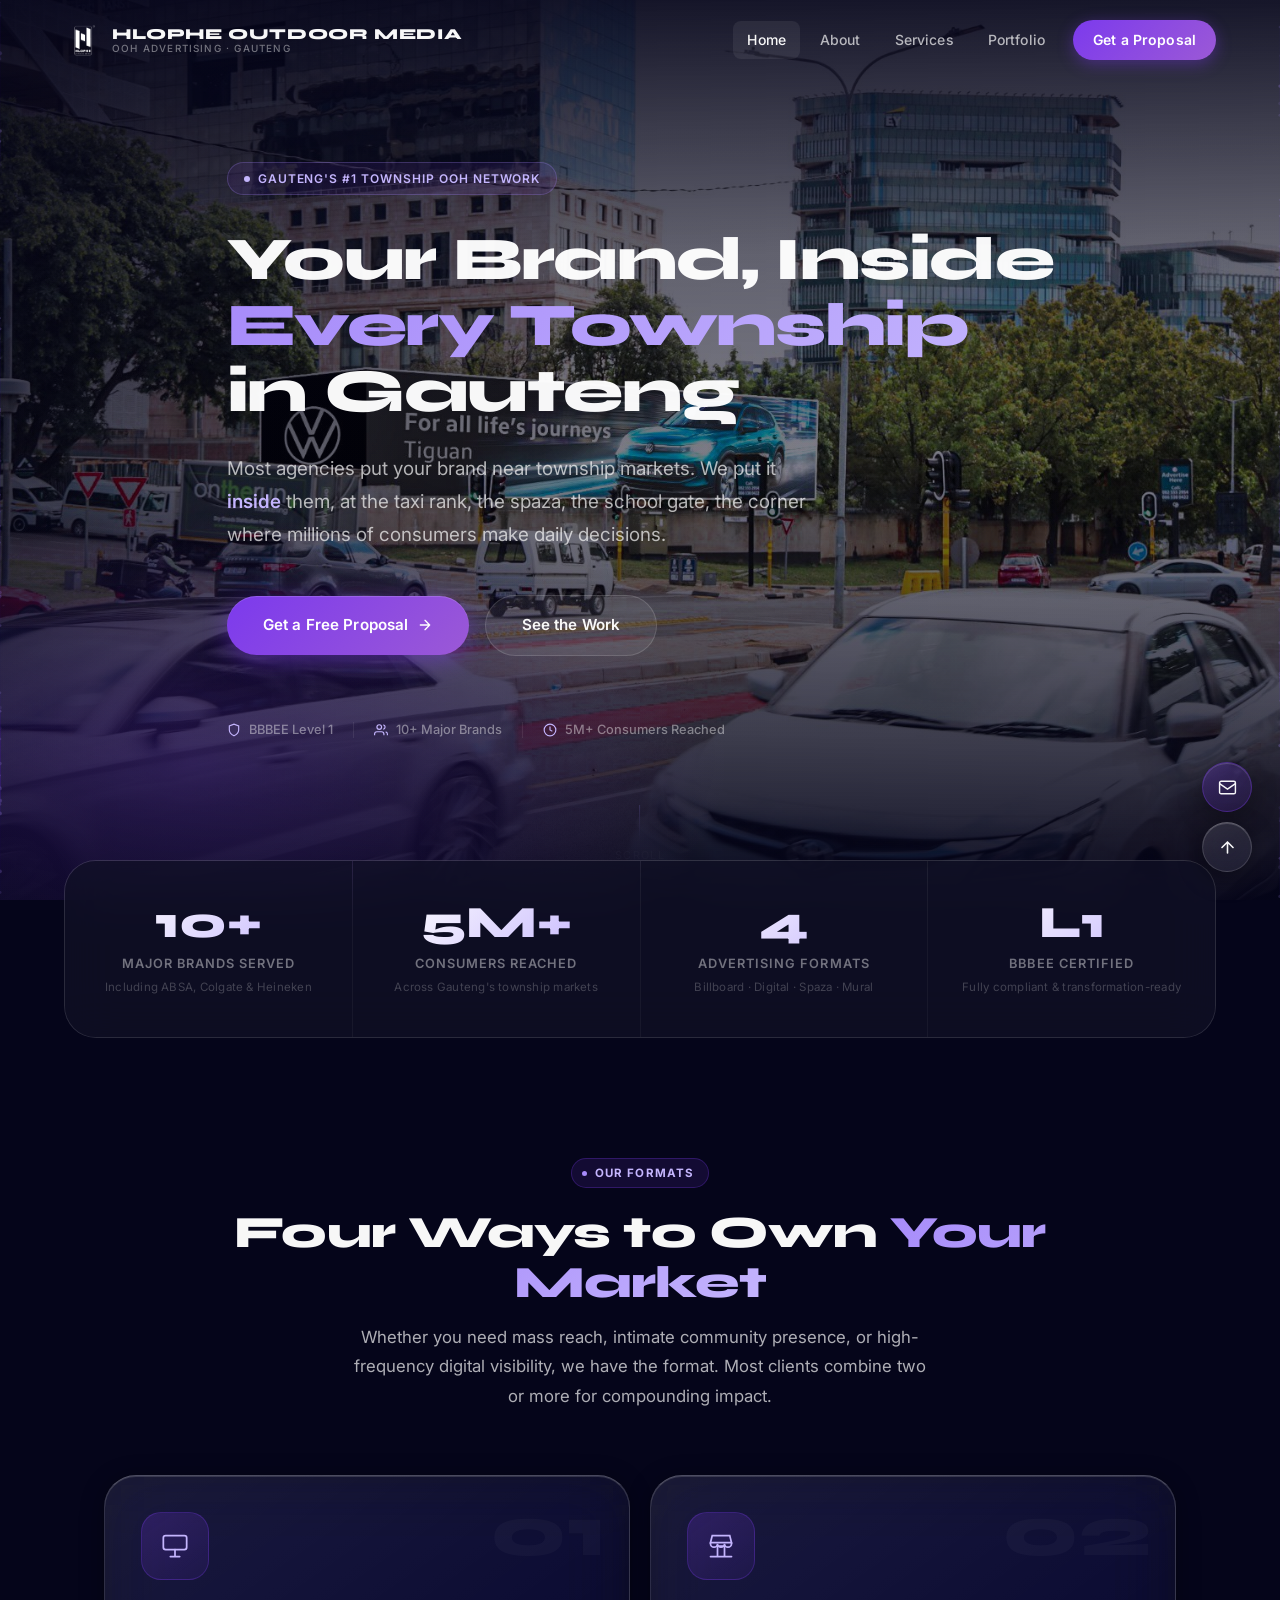
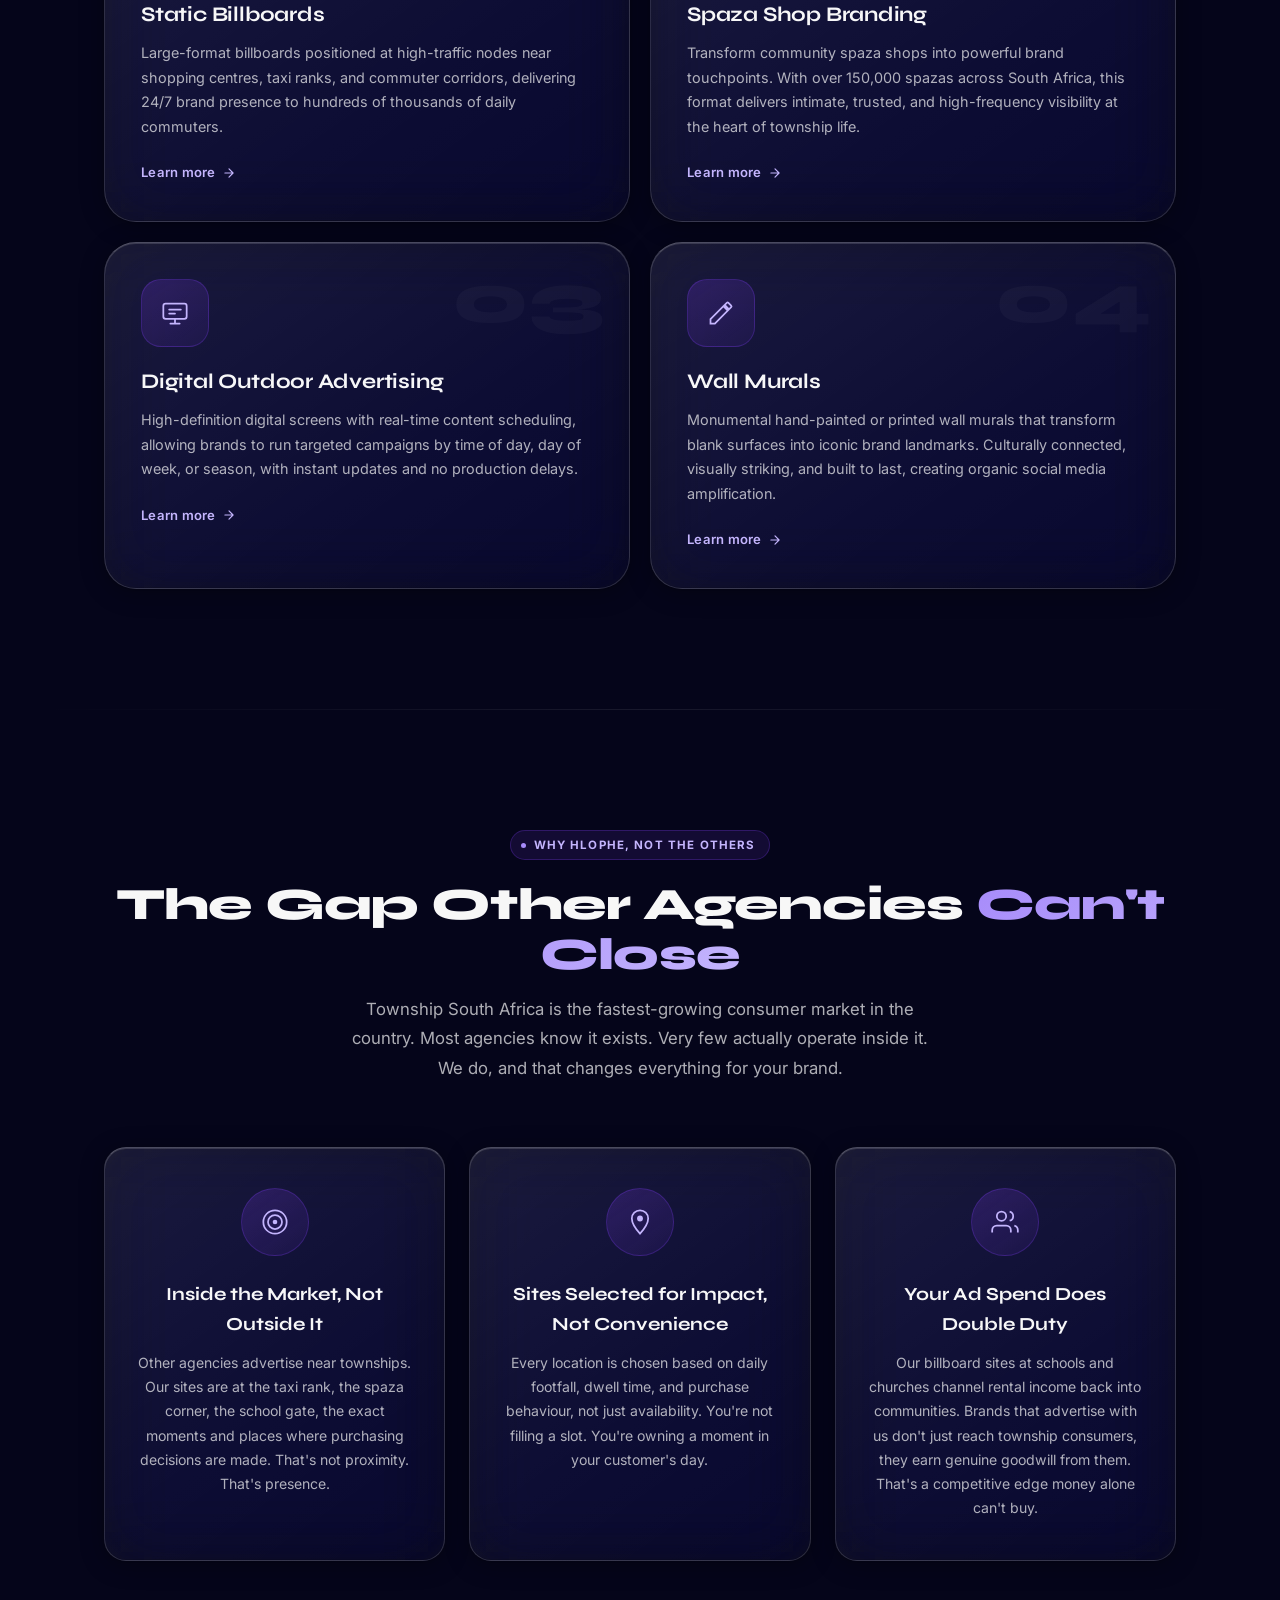
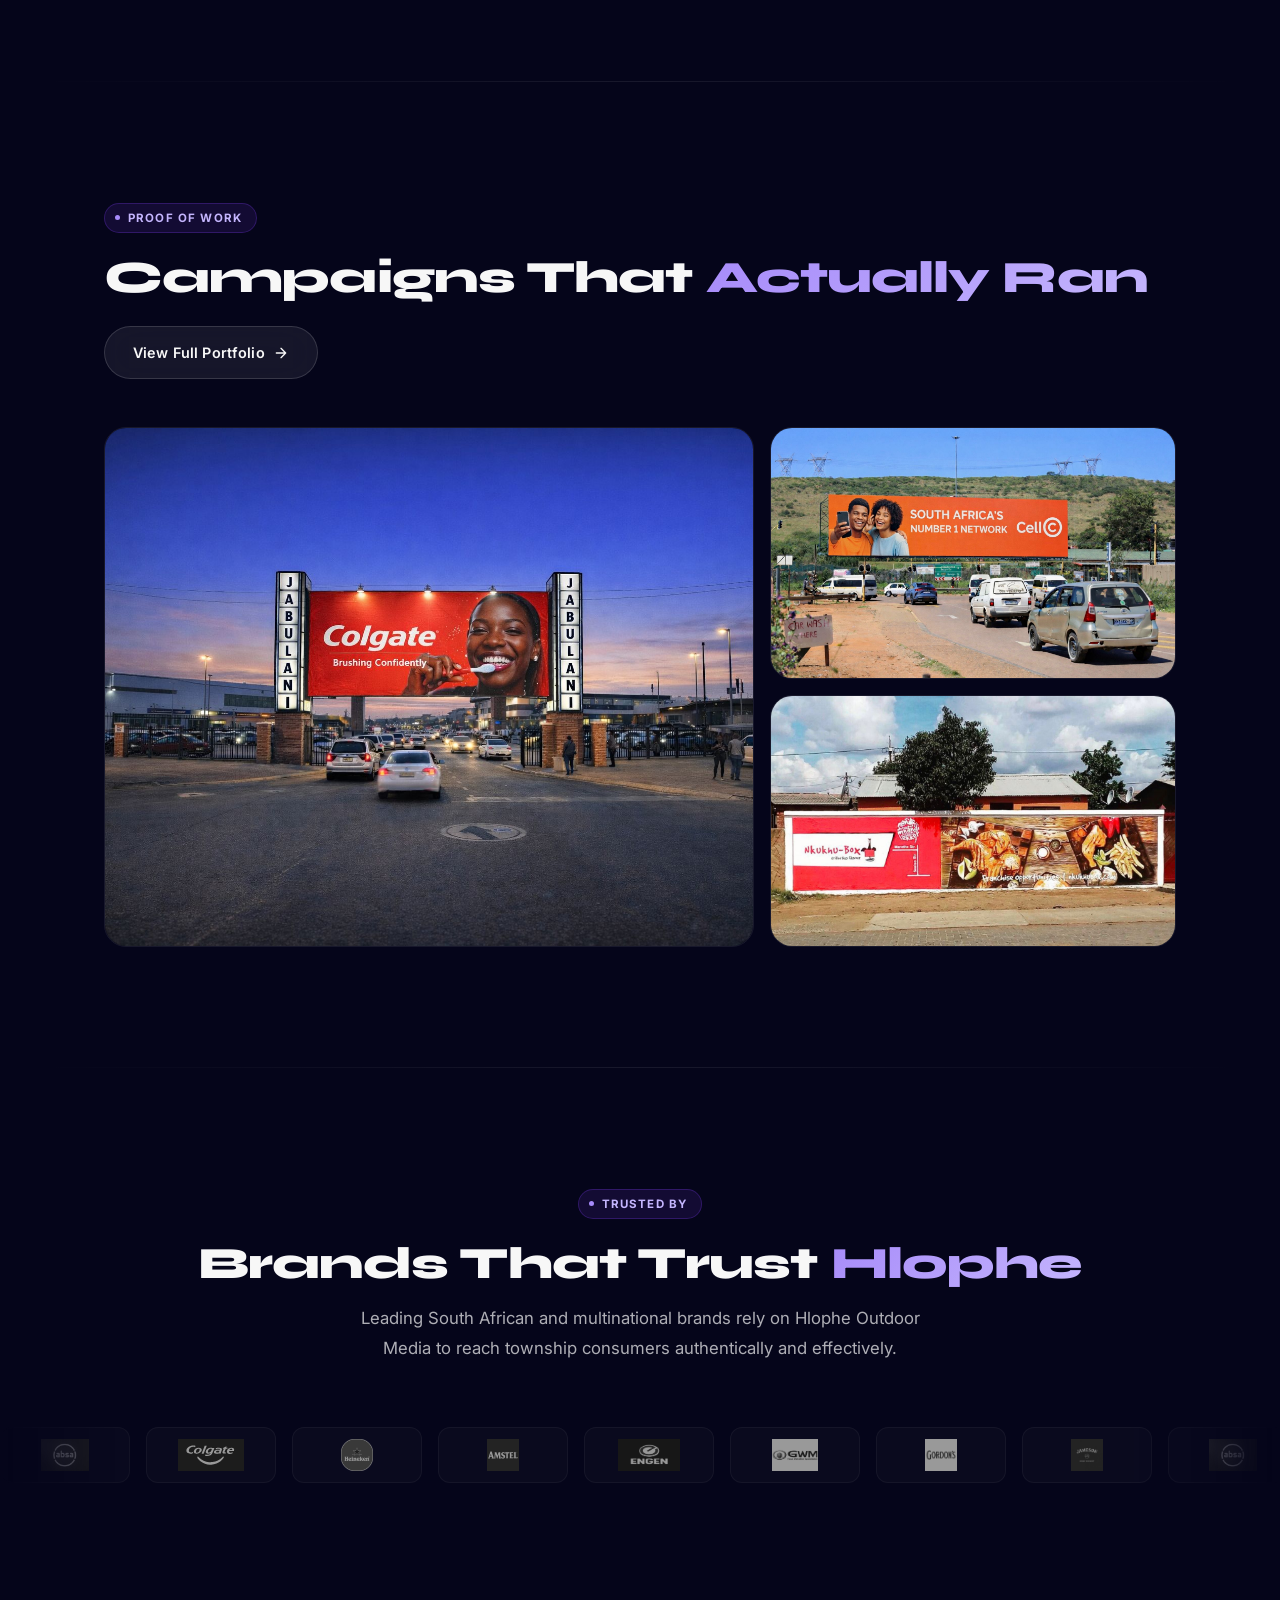
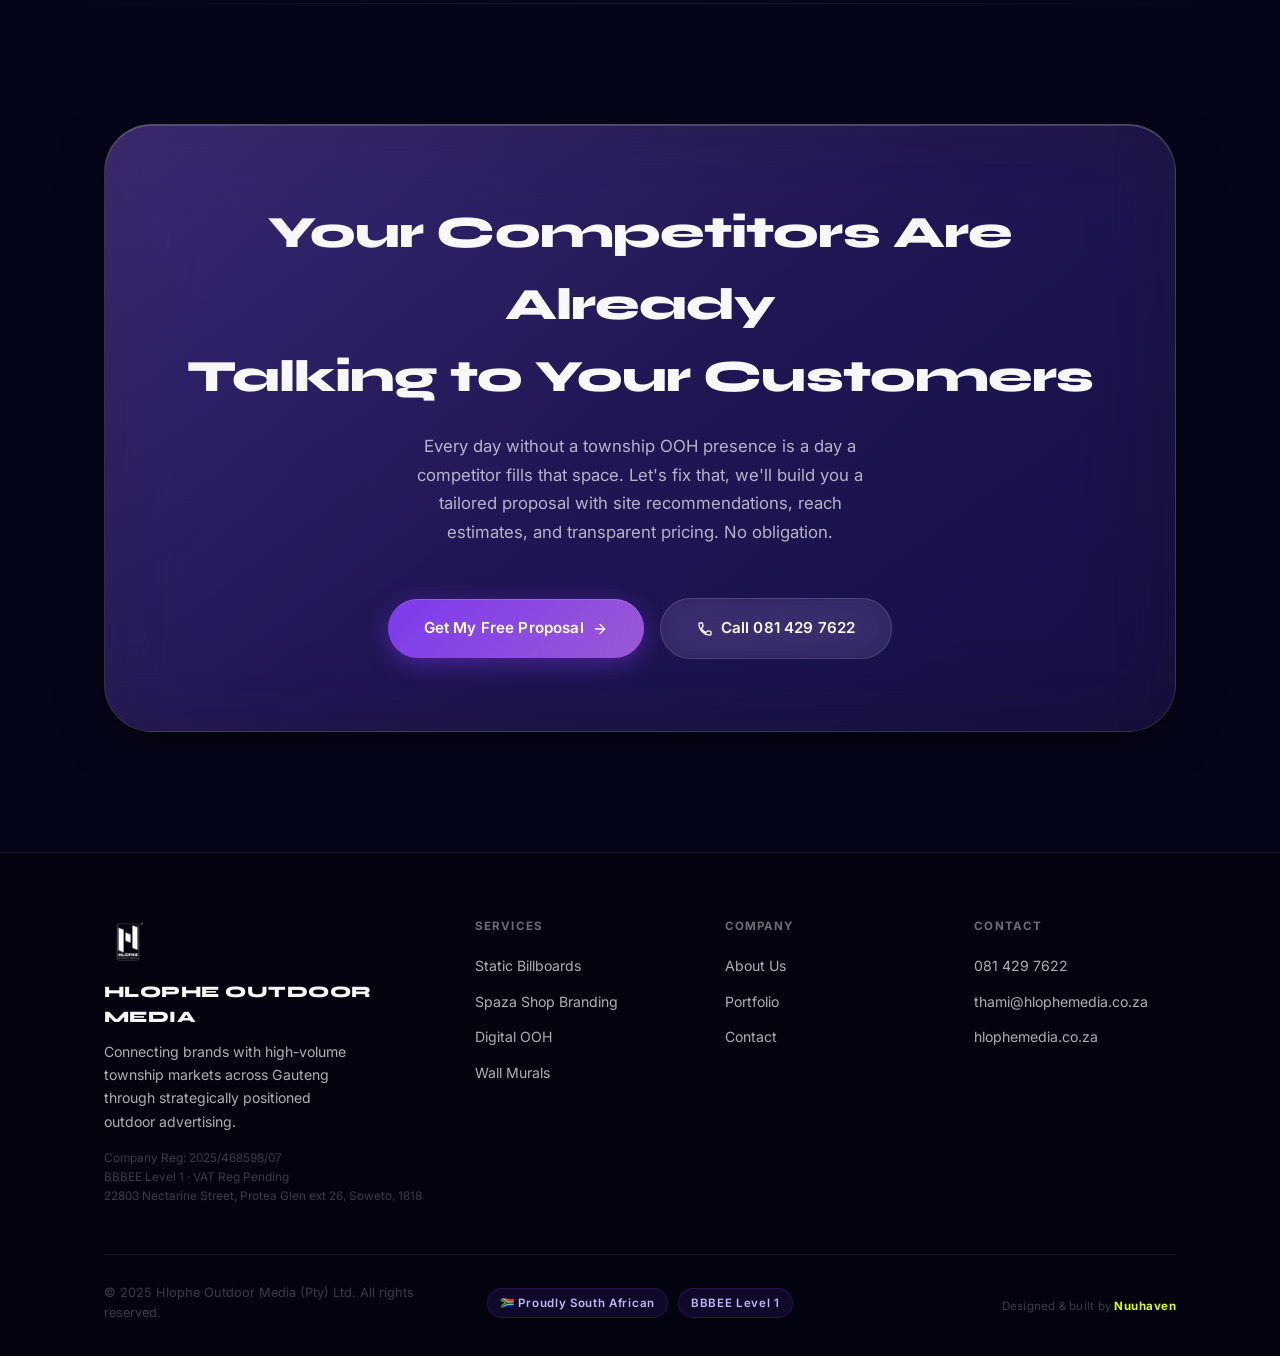
==== commit 12beb618: "Footer: 3-col layout — copyright left, badges centre, Nuuhaven right Co-Authored-By: Claude Sonnet 4" ====
--- a/index.html
+++ b/index.html
@@ -657,12 +657,11 @@
       </div>
     </div>
     <div class="footer-bottom">
-      <p class="footer-copy">© 2025 Hlophe Outdoor Media (Pty) Ltd. All rights reserved.</p>
-      <p class="footer-designed-by">Designed &amp; built by <a href="https://nuuhaven.com/" target="_blank" rel="noopener" class="nuuhaven-link">Nuuhaven</a></p>
-      <div class="footer-badges">
+      <p class="footer-copy">© 2025 Hlophe Outdoor Media (Pty) Ltd. All rights reserved.</p>      <div class="footer-badges">
         <span class="footer-badge">🇿🇦 Proudly South African</span>
         <span class="footer-badge">BBBEE Level 1</span>
       </div>
+      <p class="footer-designed-by" style="justify-self:end;text-align:right;">Designed &amp; built by <a href="https://nuuhaven.com/" target="_blank" rel="noopener" class="nuuhaven-link">Nuuhaven</a></p>
     </div>
   </div>
 </footer>
--- a/css/style.css
+++ b/css/style.css
@@ -587,11 +587,14 @@
 .footer-col ul a { font-size: 0.88rem; color: var(--t2); transition: color 0.2s; }
 .footer-col ul a:hover { color: var(--accent-pale); }
 .footer-bottom {
-  display: flex; justify-content: space-between; align-items: center;
-  padding-top: 28px; flex-wrap: wrap; gap: 12px;
-}
-.footer-copy { font-size: 0.8rem; color: var(--t4); }
-.footer-badges { display: flex; gap: 10px; flex-wrap: wrap; }
+  display: grid;
+  grid-template-columns: 1fr auto 1fr;
+  align-items: center;
+  padding-top: 28px;
+  gap: 16px;
+}
+.footer-copy { font-size: 0.8rem; color: var(--t4); justify-self: start; }
+.footer-badges { display: flex; gap: 10px; flex-wrap: wrap; justify-self: center; }
 .footer-badge {
   padding: 5px 12px; border-radius: 50px;
   background: rgba(124,58,237,0.10);
@@ -619,7 +622,9 @@
   .nav-brand-sub { font-size: 0.56rem; }
   .stats-grid { grid-template-columns: 1fr 1fr; }
   .footer-grid { grid-template-columns: 1fr; gap: 28px; }
-  .footer-bottom { flex-direction: column; align-items: flex-start; }
+  .footer-bottom { grid-template-columns: 1fr; justify-items: center; text-align: center; }
+  .footer-copy { justify-self: center; text-align: center; }
+  .footer-designed-by { justify-self: center !important; text-align: center !important; }
   .section-heading { font-size: clamp(1.8rem, 6vw, 2.4rem); }
   .page-hero { padding: 140px 0 72px; }
 }
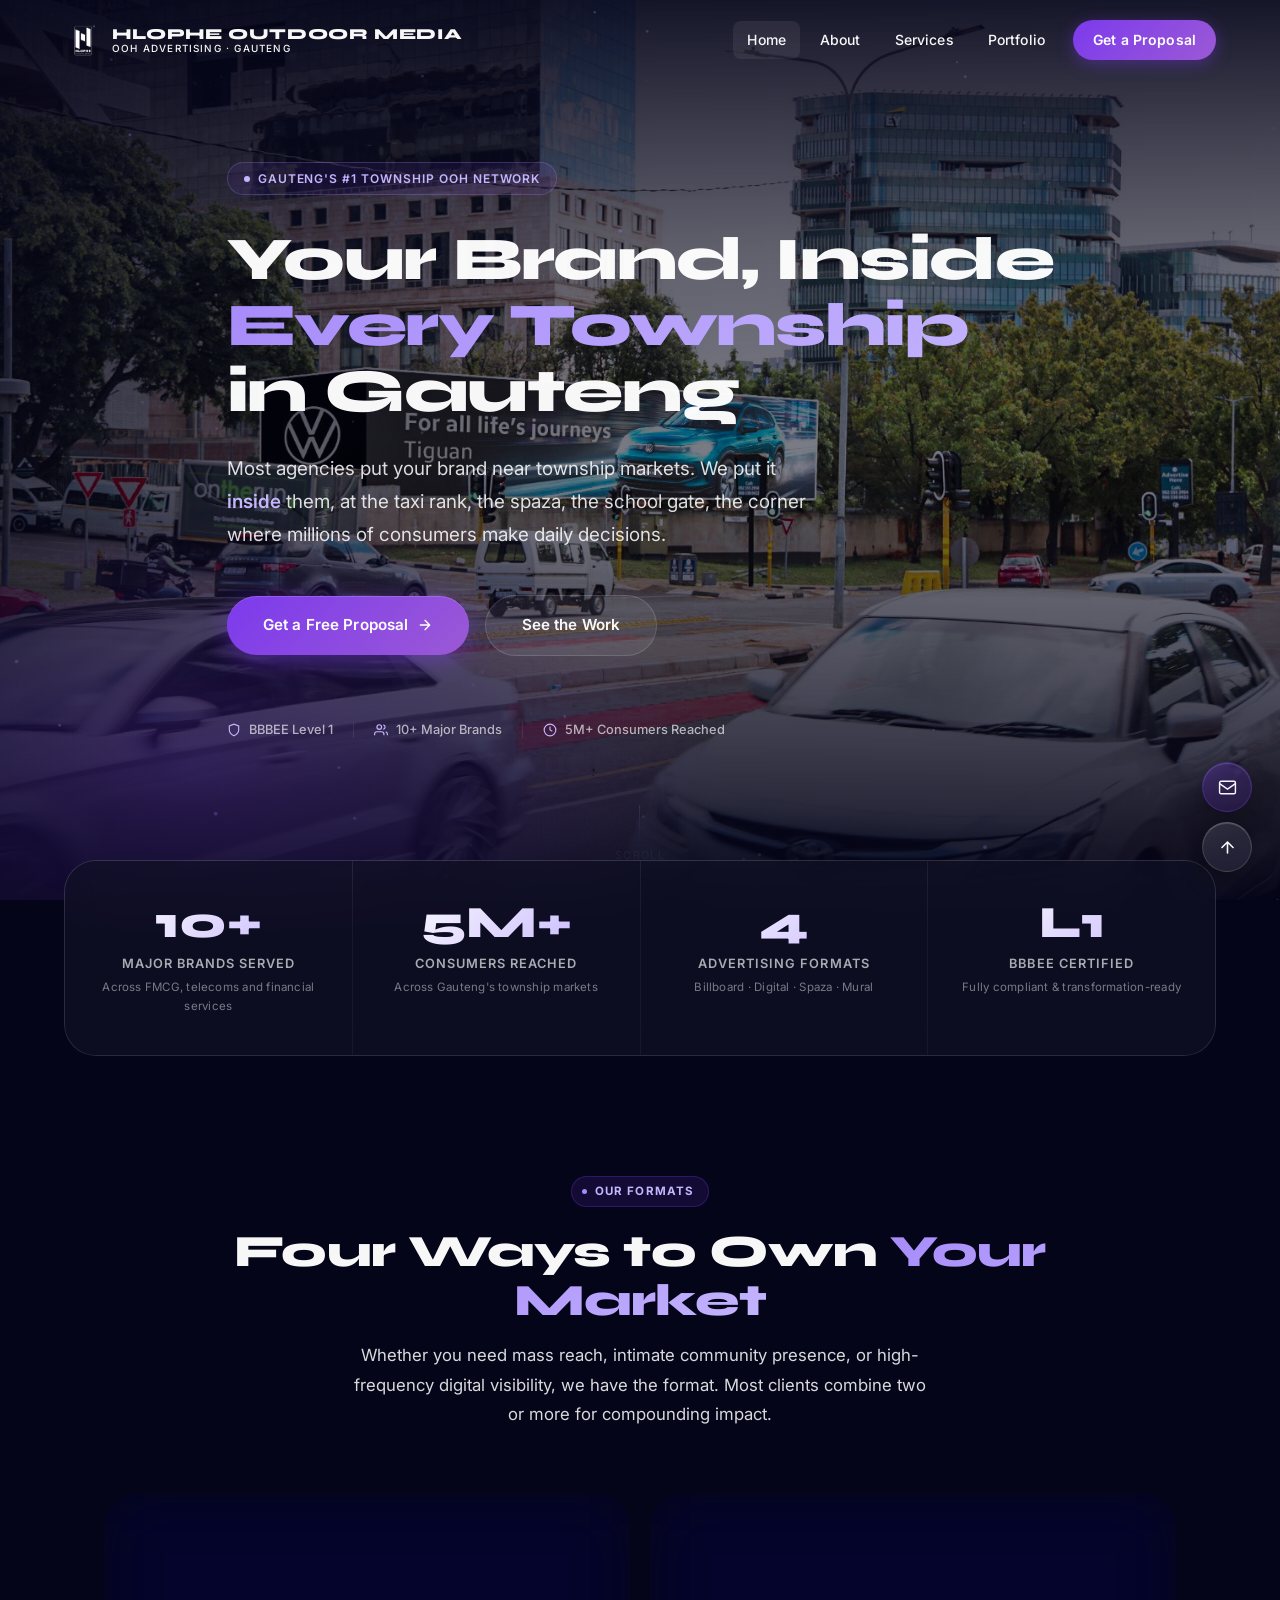
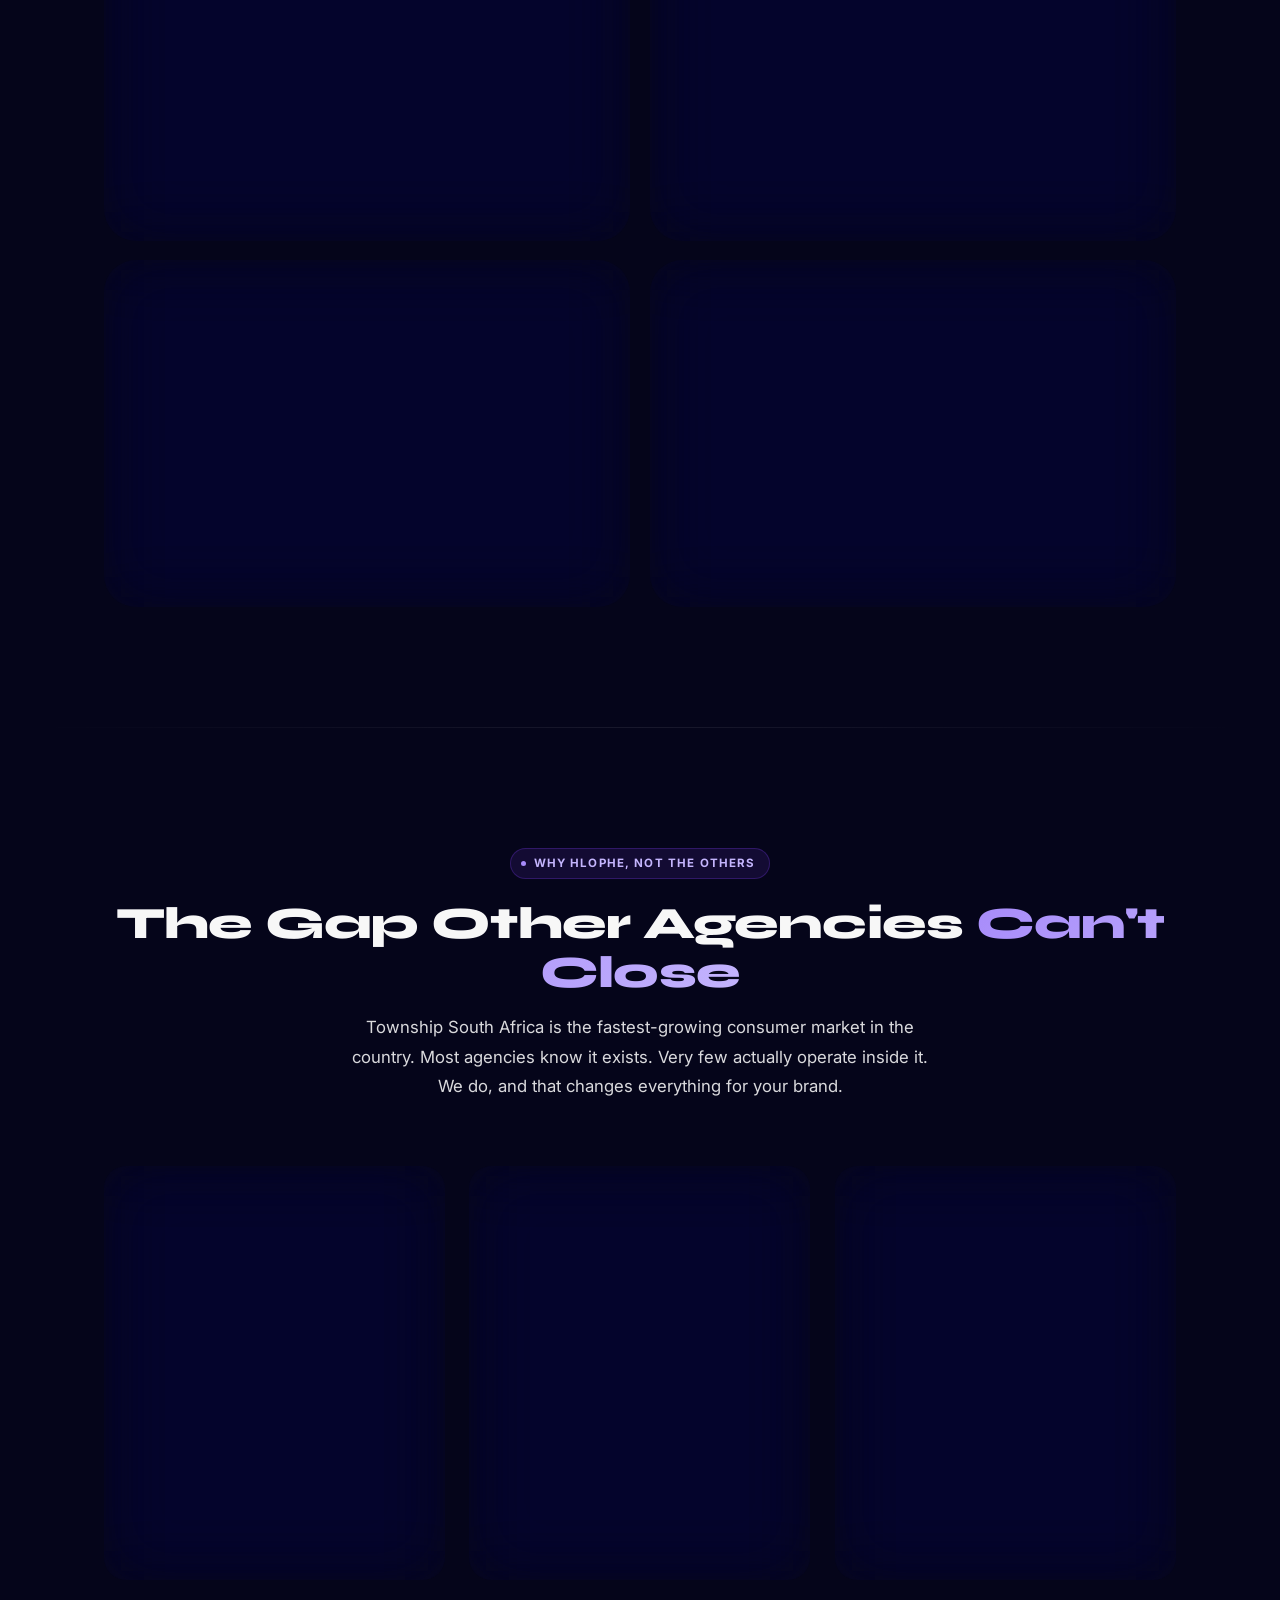
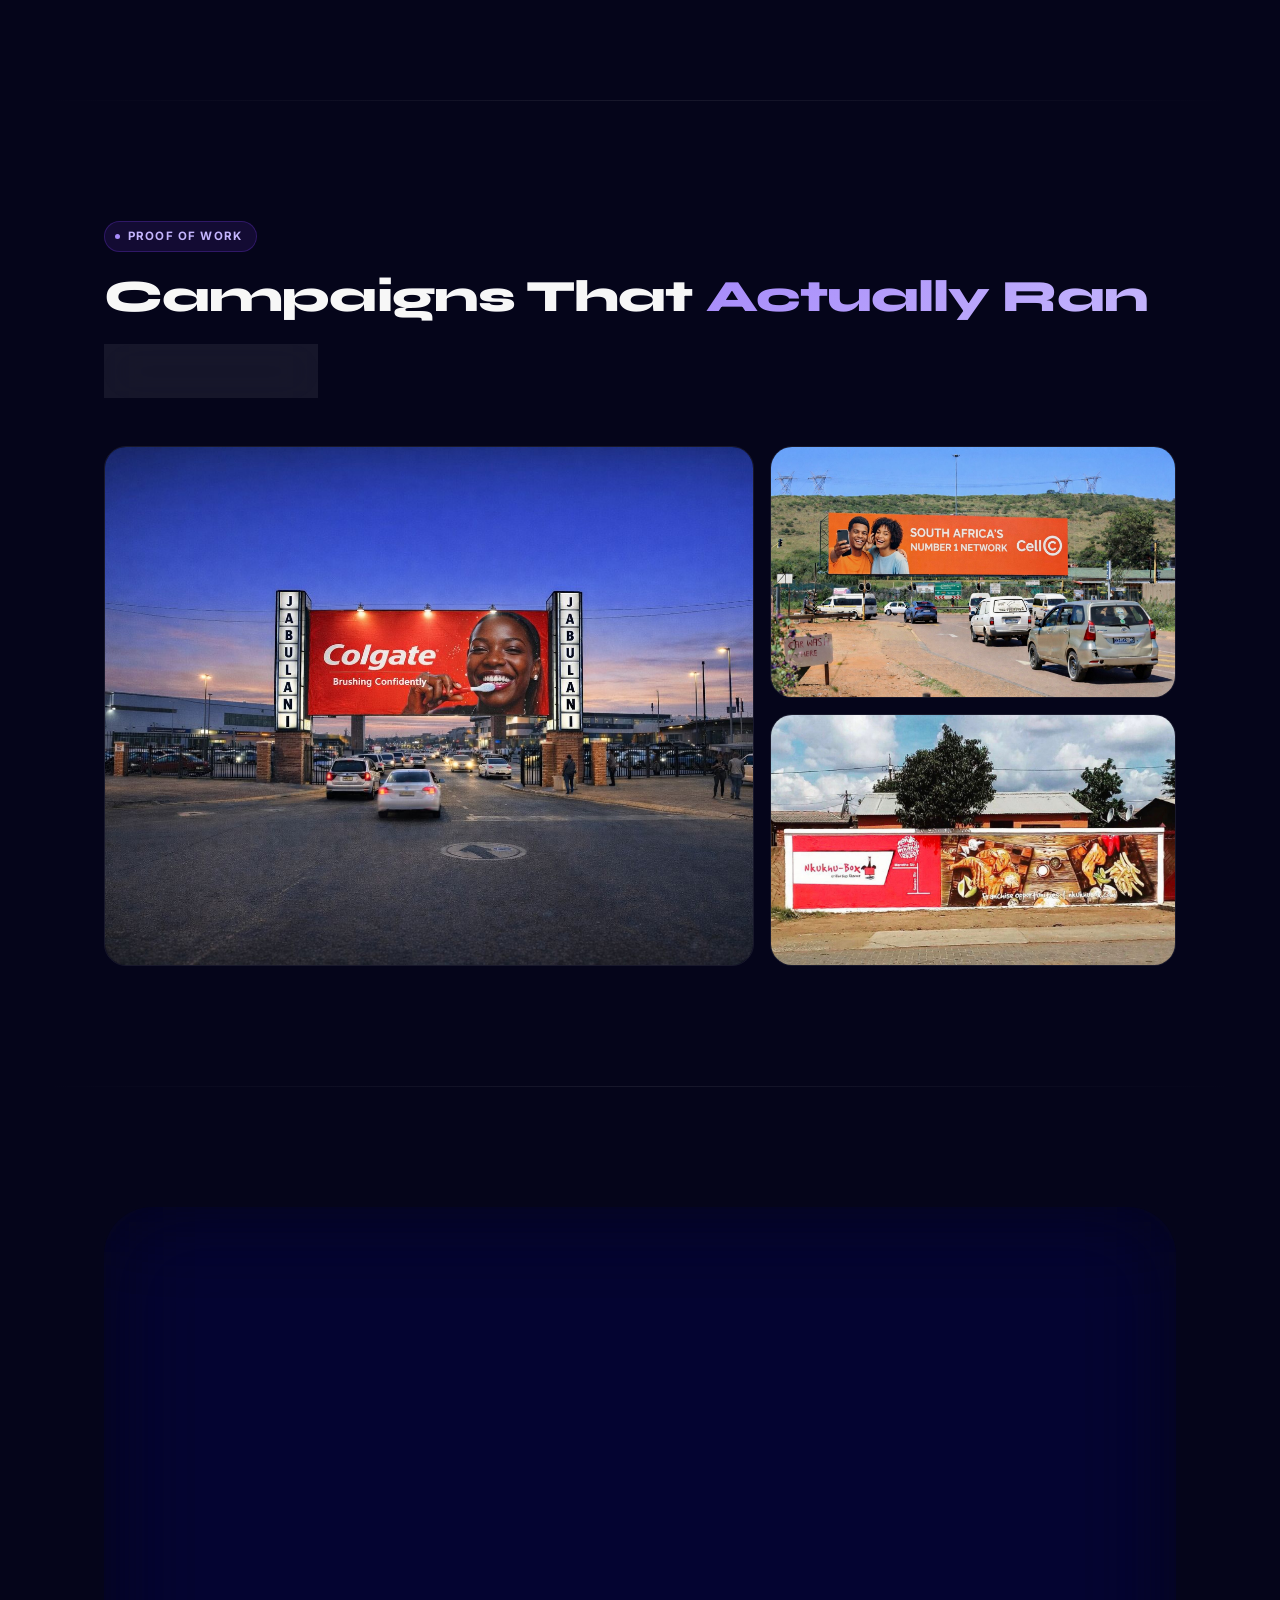
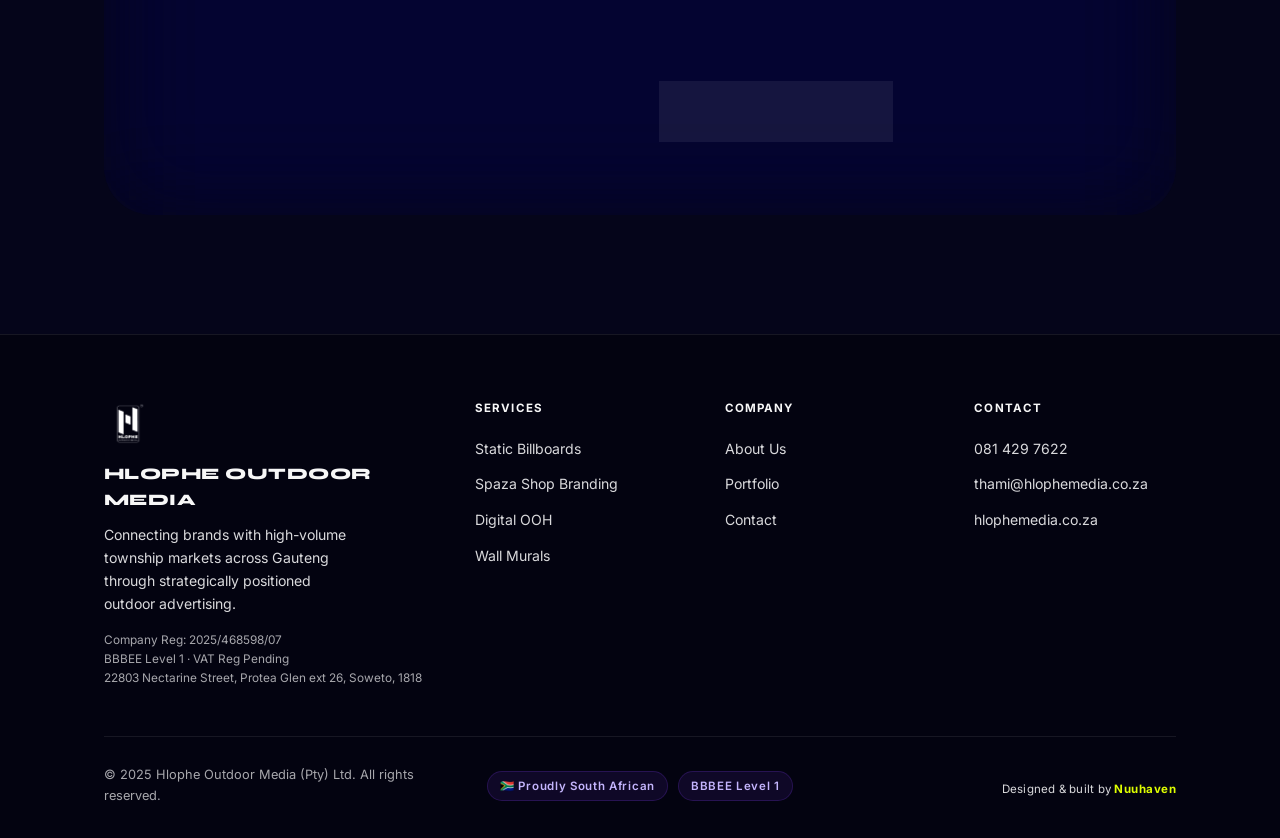
==== commit cf1ae399: "Hide all named client/brand references across the site - Remove client logo marquee (home) and Trust" ====
--- a/index.html
+++ b/index.html
@@ -394,7 +394,7 @@
       <div class="stat-card">
         <div class="stat-value" data-counter data-target="10" data-suffix="+">10+</div>
         <div class="stat-label">Major Brands Served</div>
-        <div class="stat-sub">Including ABSA, Colgate & Heineken</div>
+        <div class="stat-sub">Across FMCG, telecoms and financial services</div>
       </div>
       <div class="stat-card">
         <div class="stat-value" data-counter data-target="5" data-suffix="M+">5M+</div>
@@ -538,57 +538,23 @@
     </div>
     <div class="work-grid reveal">
       <div class="work-item">
-        <img src="gallery/billboard-colgate.jpeg" alt="Colgate billboard at Jabulani — Hlophe Outdoor Media" loading="lazy">
+        <img src="gallery/billboard-jabulani.jpeg" alt="Static billboard at Jabulani Gate, Soweto — Hlophe Outdoor Media" loading="lazy">
         <div class="work-item-overlay">
-          <div><div class="work-tag">Static Billboard</div><div class="work-name">Colgate, Jabulani Gate</div></div>
+          <div><div class="work-tag">Static Billboard</div><div class="work-name">Jabulani Gate, Soweto</div></div>
         </div>
       </div>
       <div class="work-item">
-        <img src="gallery/billboard-cell-c.jpg" alt="Cell C highway billboard — Hlophe Outdoor Media" loading="lazy">
+        <img src="gallery/billboard-highway.jpg" alt="Large-format highway billboard, Gauteng — Hlophe Outdoor Media" loading="lazy">
         <div class="work-item-overlay">
-          <div><div class="work-tag">Static Billboard</div><div class="work-name">Cell C, Highway Route</div></div>
+          <div><div class="work-tag">Static Billboard</div><div class="work-name">Highway Route, Gauteng</div></div>
         </div>
       </div>
       <div class="work-item">
-        <img src="gallery/mural-nkukhu.jpeg" alt="Nkukhu-Box wall mural — Hlophe Outdoor Media" loading="lazy">
+        <img src="gallery/mural-township.jpeg" alt="Township wall mural advertising — Hlophe Outdoor Media" loading="lazy">
         <div class="work-item-overlay">
-          <div><div class="work-tag">Wall Mural</div><div class="work-name">Nkukhu-Box Mural</div></div>
-        </div>
-      </div>
-    </div>
-  </div>
-</section>
-
-<div class="divider"></div>
-
-<!-- CLIENTS -->
-<section class="section-pad" id="clients">
-  <div class="container">
-    <div class="section-header">
-      <div class="section-label reveal"><span class="dot"></span>Trusted By</div>
-      <h2 class="section-heading reveal d-100">Brands That Trust <em>Hlophe</em></h2>
-      <p class="section-body reveal d-200">Leading South African and multinational brands rely on Hlophe Outdoor Media to reach township consumers authentically and effectively.</p>
-    </div>
-  </div>
-  <div class="marquee-wrap reveal" style="margin-top:40px;">
-    <div class="marquee-track">
-      <div class="client-chip"><img src="Previous Clients/Absa-logo2.webp" alt="ABSA Bank"></div>
-      <div class="client-chip"><img src="Previous Clients/Colgate.svg" alt="Colgate"></div>
-      <div class="client-chip"><img src="Previous Clients/Heineken-Oct24.png" alt="Heineken"></div>
-      <div class="client-chip"><img src="Previous Clients/amstel.svg" alt="Amstel"></div>
-      <div class="client-chip"><img src="Previous Clients/Engen_Petroleum_logo.svg.png" alt="Engen Petroleum"></div>
-      <div class="client-chip"><img src="Previous Clients/GWM-Logo-2013.jpg" alt="GWM"></div>
-      <div class="client-chip"><img src="Previous Clients/gordons-gin-logo-png_seeklogo-247675.png" alt="Gordon's Gin"></div>
-      <div class="client-chip"><img src="Previous Clients/BrandLogo.jpg" alt="Client Brand"></div>
-      <!-- duplicate -->
-      <div class="client-chip"><img src="Previous Clients/Absa-logo2.webp" alt="ABSA Bank"></div>
-      <div class="client-chip"><img src="Previous Clients/Colgate.svg" alt="Colgate"></div>
-      <div class="client-chip"><img src="Previous Clients/Heineken-Oct24.png" alt="Heineken"></div>
-      <div class="client-chip"><img src="Previous Clients/amstel.svg" alt="Amstel"></div>
-      <div class="client-chip"><img src="Previous Clients/Engen_Petroleum_logo.svg.png" alt="Engen Petroleum"></div>
-      <div class="client-chip"><img src="Previous Clients/GWM-Logo-2013.jpg" alt="GWM"></div>
-      <div class="client-chip"><img src="Previous Clients/gordons-gin-logo-png_seeklogo-247675.png" alt="Gordon's Gin"></div>
-      <div class="client-chip"><img src="Previous Clients/BrandLogo.jpg" alt="Client Brand"></div>
+          <div><div class="work-tag">Wall Mural</div><div class="work-name">Township Wall Mural</div></div>
+        </div>
+      </div>
     </div>
   </div>
 </section>
--- a/css/style.css
+++ b/css/style.css
@@ -33,9 +33,9 @@
 
   /* Text Hierarchy */
   --t1: rgba(255, 255, 255, 0.97);
-  --t2: rgba(255, 255, 255, 0.68);
-  --t3: rgba(255, 255, 255, 0.42);
-  --t4: rgba(255, 255, 255, 0.22);
+  --t2: rgba(255, 255, 255, 0.85);
+  --t3: rgba(255, 255, 255, 0.65);
+  --t4: rgba(255, 255, 255, 0.45);
 
   /* Layout */
   --max-w:        1200px;
@@ -337,7 +337,7 @@
 }
 .nav-brand-sub {
   font-size: 0.62rem; font-weight: 500; letter-spacing: 0.12em;
-  text-transform: uppercase; color: var(--t3);
+  text-transform: uppercase; color: var(--t1);
   white-space: nowrap;
 }
 
@@ -349,7 +349,7 @@
   border-radius: 8px;
   font-size: 0.875rem;
   font-weight: 500;
-  color: var(--t2);
+  color: var(--t1);
   transition: all 0.2s;
   letter-spacing: 0.01em;
 }
@@ -402,7 +402,7 @@
 }
 #mobile-menu a {
   font-family: 'Syne', sans-serif; font-size: 2.2rem;
-  font-weight: 800; color: var(--t2); padding: 8px 24px;
+  font-weight: 800; color: var(--t1); padding: 8px 24px;
   transition: color 0.2s;
 }
 #mobile-menu a:hover { color: var(--accent-pale); }
@@ -569,7 +569,7 @@
 }
 .footer-tagline { font-size: 0.88rem; color: var(--t2); line-height: 1.65; max-width: 260px; }
 .footer-designed-by {
-  font-size: 0.72rem; color: var(--t4); margin-top: 6px; letter-spacing: 0.02em;
+  font-size: 0.72rem; color: var(--t2); margin-top: 6px; letter-spacing: 0.02em;
 }
 .nuuhaven-link {
   color: #dfff00;
@@ -578,10 +578,10 @@
   transition: opacity 0.2s;
 }
 .nuuhaven-link:hover { opacity: 0.75; }
-.footer-reg { font-size: 0.74rem; color: var(--t4); margin-top: 16px; line-height: 1.6; }
+.footer-reg { font-size: 0.74rem; color: var(--t3); margin-top: 16px; line-height: 1.6; }
 .footer-col h4 {
   font-size: 0.72rem; font-weight: 700; letter-spacing: 0.1em;
-  text-transform: uppercase; color: var(--t3); margin-bottom: 18px;
+  text-transform: uppercase; color: var(--t1); margin-bottom: 18px;
 }
 .footer-col ul { list-style: none; display: flex; flex-direction: column; gap: 10px; }
 .footer-col ul a { font-size: 0.88rem; color: var(--t2); transition: color 0.2s; }
@@ -593,7 +593,7 @@
   padding-top: 28px;
   gap: 16px;
 }
-.footer-copy { font-size: 0.8rem; color: var(--t4); justify-self: start; }
+.footer-copy { font-size: 0.8rem; color: var(--t3); justify-self: start; }
 .footer-badges { display: flex; gap: 10px; flex-wrap: wrap; justify-self: center; }
 .footer-badge {
   padding: 5px 12px; border-radius: 50px;
@@ -612,7 +612,7 @@
   .footer-grid { grid-template-columns: 1fr 1fr; gap: 36px; }
 }
 @media (max-width: 768px) {
-  :root { --gutter: 24px; --section-v: 72px; }
+  :root { --gutter: 24px; --section-v: 64px; }
   #navbar { padding: 14px var(--gutter); }
   #navbar.scrolled { padding: 10px var(--gutter); }
   .nav-links { display: none; }
@@ -621,22 +621,39 @@
   .nav-brand-name { font-size: 0.82rem; letter-spacing: 0.02em; }
   .nav-brand-sub { font-size: 0.56rem; }
   .stats-grid { grid-template-columns: 1fr 1fr; }
+  .stat-sub { font-size: 0.66rem; }
   .footer-grid { grid-template-columns: 1fr; gap: 28px; }
-  .footer-bottom { grid-template-columns: 1fr; justify-items: center; text-align: center; }
+  .footer-bottom { grid-template-columns: 1fr; justify-items: center; text-align: center; gap: 10px; }
   .footer-copy { justify-self: center; text-align: center; }
   .footer-designed-by { justify-self: center !important; text-align: center !important; }
-  .section-heading { font-size: clamp(1.8rem, 6vw, 2.4rem); }
-  .page-hero { padding: 140px 0 72px; }
+  .footer-badges { justify-content: center; }
+  .section-heading { font-size: clamp(1.6rem, 5.5vw, 2.2rem); }
+  .page-hero { padding: 130px 0 60px; }
+  .page-hero h1 { font-size: clamp(1.8rem, 6vw, 2.8rem); }
+  /* hero trust row — wrap and shrink */
+  .hero-trust { gap: 12px; }
+  .hero-trust-sep { display: none; }
+  .hero-trust-item { font-size: 0.72rem; }
+  /* services inline CTAs */
+  .svc-cta { flex-direction: column; align-items: flex-start; gap: 12px; }
+  .svc-cta .btn { width: 100%; max-width: 300px; justify-content: center; }
 }
 @media (max-width: 480px) {
-  :root { --gutter: 16px; }
+  :root { --gutter: 16px; --section-v: 52px; }
   .nav-brand { gap: 7px; }
   .nav-brand img { height: 26px; }
   .nav-brand-name { font-size: 0.72rem; letter-spacing: 0.01em; }
   .nav-brand-sub { display: none; }
-  .stats-grid { grid-template-columns: 1fr 1fr; }
-  .heading-xl { font-size: clamp(2.4rem, 10vw, 3.6rem); }
+  .stats-grid { grid-template-columns: 1fr 1fr; gap: 10px; }
+  .stat-card { padding: 20px 14px; }
+  .stat-value { font-size: clamp(1.6rem, 8vw, 2.2rem); }
+  .heading-xl { font-size: clamp(2rem, 9vw, 3rem); }
   .fab-stack { bottom: 20px; right: 16px; }
+  /* hero title tighter on very small screens */
+  .hero-title { font-size: clamp(1.7rem, 7.5vw, 2.4rem) !important; }
+  .hero-sub { font-size: 0.92rem; }
+  /* section labels smaller */
+  .section-label { font-size: 0.68rem; }
 }
 
 /* ===== CTA BANNER TEXT SPACING ===== */
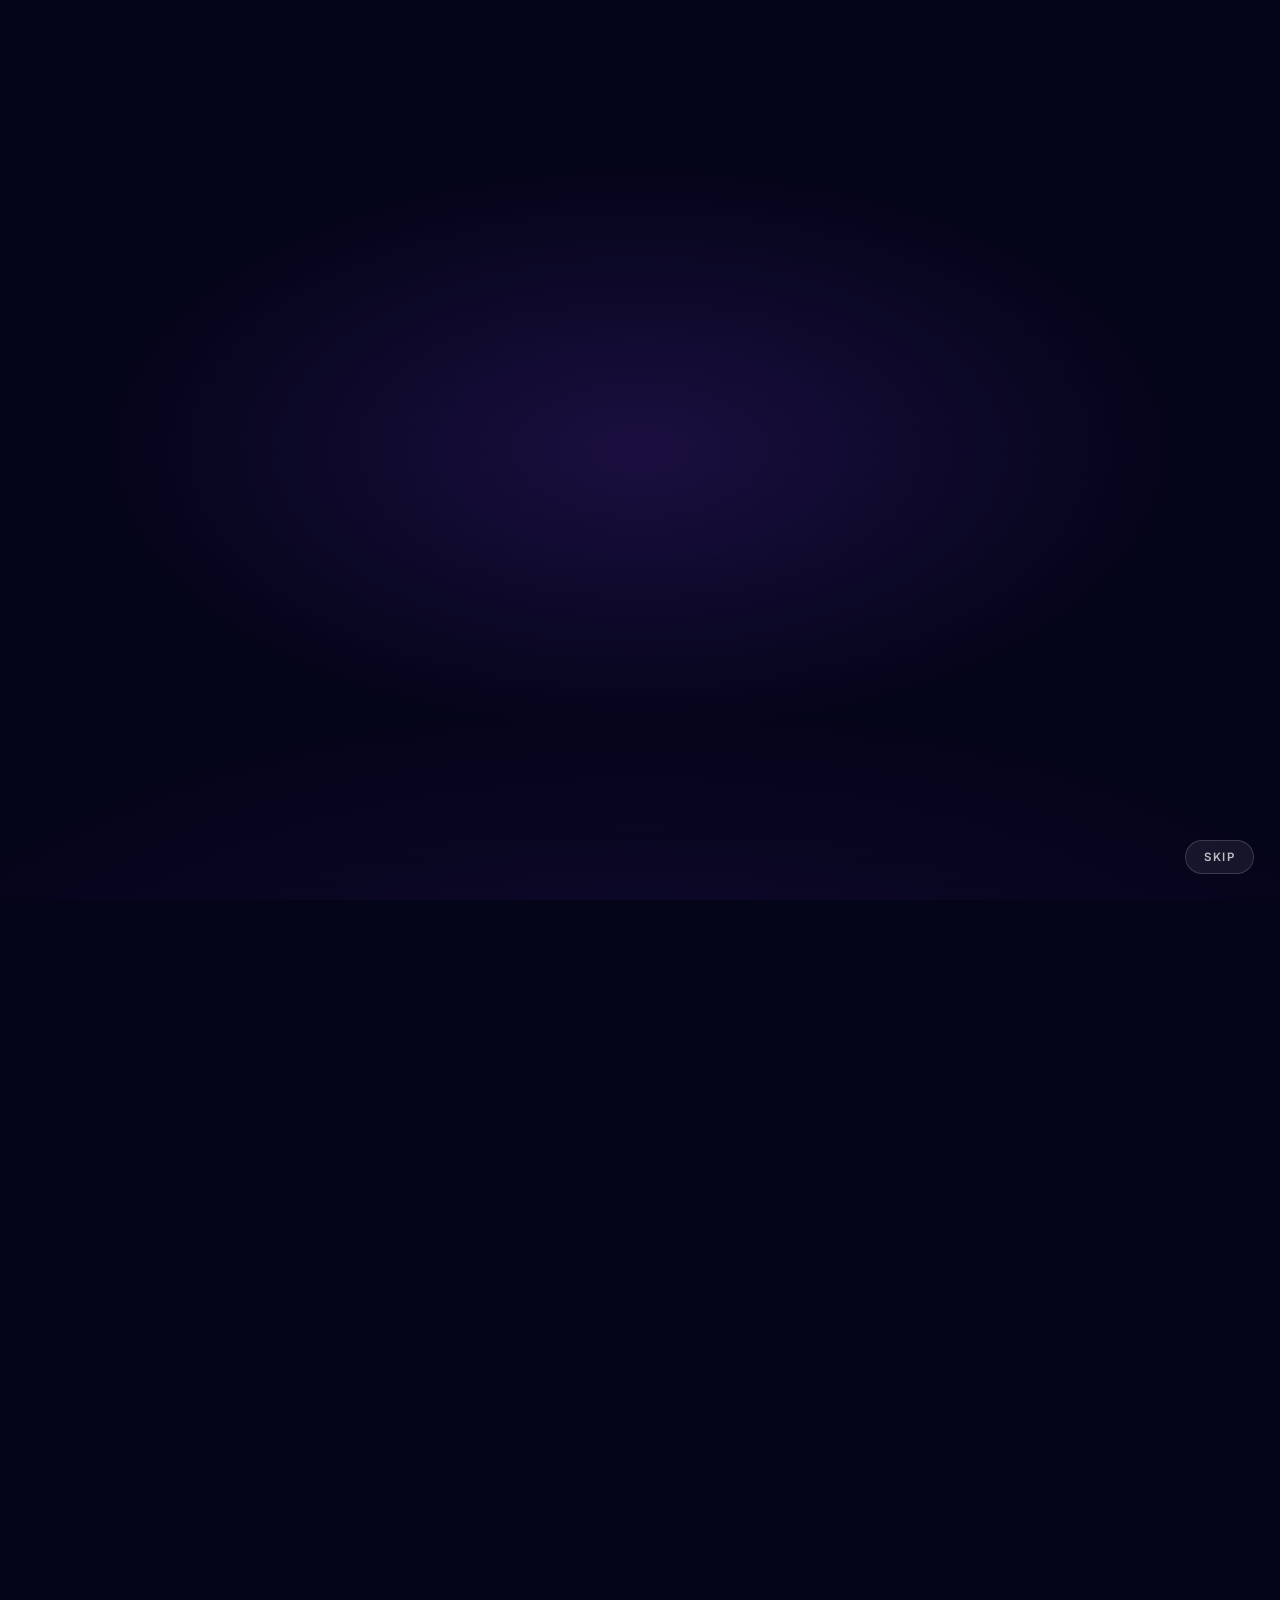
==== commit 62fda9de: "Add cinematic intro to homepage A ~3s title sequence: a light filament ignites, opens into a billboa" ====
--- a/index.html
+++ b/index.html
@@ -15,7 +15,180 @@
 <meta property="og:url" content="https://hlophemedia.co.za/">
 <meta name="twitter:card" content="summary_large_image">
 <link rel="stylesheet" href="css/style.css">
+
+<!-- Decide before first paint: skip intro if already seen this session or reduced-motion -->
+<script>
+(function(){
+  try{
+    var reduce = window.matchMedia && window.matchMedia('(prefers-reduced-motion: reduce)').matches;
+    var seen   = sessionStorage.getItem('hom_intro_seen');
+    if(!reduce && !seen){ document.documentElement.className += ' intro-on intro-lock'; }
+  }catch(e){}
+})();
+</script>
+
 <style>
+/* ============================================================
+   CINEMATIC INTRO — "the board lights up"
+   Hidden unless JS opts in, so no-JS users are never blocked.
+   ============================================================ */
+#hom-intro { display: none; }
+html.intro-on #hom-intro { display: block; }
+html.intro-lock, html.intro-lock body { overflow: hidden; height: 100%; }
+
+#hom-intro {
+  position: fixed; inset: 0; z-index: 99999;
+  background: transparent;          /* the curtains provide the opaque backdrop */
+  overflow: hidden;
+  font-family: 'Syne', sans-serif;
+}
+/* ambient glow behind the board */
+#hom-intro::before {
+  content: ''; position: absolute; inset: 0; z-index: 1;
+  background:
+    radial-gradient(ellipse 60% 45% at 50% 50%, rgba(124,58,237,0.18) 0%, transparent 70%),
+    radial-gradient(ellipse 90% 60% at 50% 120%, rgba(109,40,217,0.12) 0%, transparent 70%);
+  opacity: 0; animation: introGlow 1.2s 0.45s ease-out forwards;
+}
+@keyframes introGlow { to { opacity: 1; } }
+
+.intro-stage {
+  position: absolute; inset: 0; z-index: 2;
+  display: flex; align-items: center; justify-content: center;
+  animation: introPush 0.9s 2.55s cubic-bezier(0.7,0,0.84,0) forwards;
+}
+@keyframes introPush { to { transform: scale(1.14); opacity: 0; } }
+
+/* 1 — the ignition line */
+.intro-line {
+  position: absolute; top: 50%; left: 0; right: 0; margin: 0 auto;
+  width: min(620px, 80vw); height: 2px;
+  background: linear-gradient(90deg, transparent, #a78bfa 22%, #fff 50%, #a78bfa 78%, transparent);
+  box-shadow: 0 0 28px rgba(167,139,250,0.85);
+  transform: scaleX(0); transform-origin: center;
+  animation: introIgnite 0.72s cubic-bezier(0.16,1,0.3,1) forwards,
+             introLineOut 0.45s 0.78s ease-out forwards;
+}
+@keyframes introIgnite { 0% { transform: scaleX(0); opacity: 0; } 18% { opacity: 1; } 100% { transform: scaleX(1); opacity: 1; } }
+@keyframes introLineOut { to { opacity: 0; } }
+
+/* 2 — the board opens */
+.intro-frame {
+  position: relative;
+  width: min(620px, 80vw);
+  height: min(340px, 46vw);
+  border: 1px solid rgba(167,139,250,0.30);
+  border-radius: 4px;
+  background: linear-gradient(160deg, rgba(124,58,237,0.10), rgba(255,255,255,0.02) 60%, transparent);
+  box-shadow: 0 0 60px rgba(124,58,237,0.22), inset 0 1px 0 rgba(255,255,255,0.10);
+  clip-path: inset(50% 0 50% 0);
+  animation: introOpen 0.8s 0.58s cubic-bezier(0.16,1,0.3,1) forwards;
+  display: flex; flex-direction: column; align-items: center; justify-content: center;
+  overflow: hidden;
+}
+@keyframes introOpen { to { clip-path: inset(0 0 0 0); } }
+
+/* corner ticks */
+.intro-frame i {
+  position: absolute; width: 14px; height: 14px;
+  border: 0 solid rgba(196,181,253,0.85);
+  opacity: 0; animation: introTick 0.5s 1.25s ease-out forwards;
+}
+.intro-frame i.tl { top: 9px; left: 9px;  border-top-width: 1.5px; border-left-width: 1.5px; }
+.intro-frame i.tr { top: 9px; right: 9px; border-top-width: 1.5px; border-right-width: 1.5px; }
+.intro-frame i.bl { bottom: 9px; left: 9px;  border-bottom-width: 1.5px; border-left-width: 1.5px; }
+.intro-frame i.br { bottom: 9px; right: 9px; border-bottom-width: 1.5px; border-right-width: 1.5px; }
+@keyframes introTick { to { opacity: 1; } }
+
+/* 3 — logo */
+.intro-logo {
+  width: clamp(38px, 7vw, 52px); height: auto; display: block;
+  margin-bottom: clamp(12px, 2.2vw, 20px);
+  opacity: 0; transform: translateY(10px) scale(0.9);
+  animation: introLogo 0.7s 1.05s cubic-bezier(0.16,1,0.3,1) forwards;
+}
+@keyframes introLogo { to { opacity: 1; transform: none; } }
+
+/* 4 — wordmark, masked line-by-line */
+.intro-words { display: flex; flex-direction: column; align-items: center; gap: 2px; }
+.intro-words .iw { overflow: hidden; }
+.intro-words .iw span {
+  display: block;
+  font-size: clamp(1.35rem, 4.6vw, 2.5rem);
+  font-weight: 800; letter-spacing: 0.06em; line-height: 1.08;
+  color: rgba(255,255,255,0.97);
+  transform: translateY(110%);
+  animation: introWord 0.72s cubic-bezier(0.16,1,0.3,1) forwards;
+}
+.intro-words .iw:nth-child(1) span { animation-delay: 1.20s; }
+.intro-words .iw:nth-child(2) span { animation-delay: 1.32s; }
+.intro-words .iw:nth-child(3) span { animation-delay: 1.44s; color: var(--accent-pale, #c4b5fd); }
+@keyframes introWord { to { transform: translateY(0); } }
+
+/* 5 — tagline */
+.intro-tag {
+  margin-top: clamp(10px, 2vw, 16px);
+  font-family: 'Inter', sans-serif;
+  font-size: clamp(0.56rem, 1.5vw, 0.68rem);
+  font-weight: 600; text-transform: uppercase;
+  color: rgba(255,255,255,0.62);
+  letter-spacing: 0.34em; text-indent: 0.34em;
+  opacity: 0; animation: introTag 0.8s 1.78s ease-out forwards;
+}
+@keyframes introTag { from { opacity: 0; letter-spacing: 0.18em; } to { opacity: 1; letter-spacing: 0.34em; } }
+
+/* 6 — light sweep across the board */
+.intro-sweep {
+  position: absolute; top: 0; bottom: 0; width: 45%;
+  background: linear-gradient(100deg, transparent, rgba(255,255,255,0.13) 45%, rgba(196,181,253,0.20) 55%, transparent);
+  transform: skewX(-14deg); left: -60%;
+  animation: introSweep 1.05s 1.95s cubic-bezier(0.45,0,0.55,1) forwards;
+}
+@keyframes introSweep { to { left: 115%; } }
+
+/* scanline texture */
+.intro-scan {
+  position: absolute; inset: 0; z-index: 3; pointer-events: none; opacity: 0.28;
+  background: repeating-linear-gradient(to bottom, rgba(255,255,255,0.035) 0 1px, transparent 1px 3px);
+  mix-blend-mode: overlay;
+}
+
+/* exit curtains — these are the opaque backdrop; they split to reveal the site */
+.intro-curtain {
+  position: absolute; left: 0; right: 0; height: 50.5%;
+  background: #05051a; z-index: 0;
+}
+.intro-curtain.t { top: 0; }
+.intro-curtain.b { bottom: 0; }
+#hom-intro.is-out .intro-curtain.t { animation: curtainUp 0.85s cubic-bezier(0.76,0,0.24,1) forwards; }
+#hom-intro.is-out .intro-curtain.b { animation: curtainDown 0.85s cubic-bezier(0.76,0,0.24,1) forwards; }
+#hom-intro.is-out::before, #hom-intro.is-out .intro-scan { opacity: 0; transition: opacity 0.3s; }
+#hom-intro.is-out .intro-skip { opacity: 0; transition: opacity 0.2s; }
+@keyframes curtainUp   { to { transform: translateY(-100%); } }
+@keyframes curtainDown { to { transform: translateY(100%); } }
+/* when skipped early, kill the stage instantly */
+#hom-intro.is-out .intro-stage { animation: none; opacity: 0; transition: opacity 0.25s; }
+
+/* skip */
+.intro-skip {
+  position: absolute; bottom: 26px; right: 26px; z-index: 5;
+  padding: 9px 18px; border-radius: 50px; cursor: pointer;
+  background: rgba(255,255,255,0.07); border: 1px solid rgba(255,255,255,0.16);
+  color: rgba(255,255,255,0.72); font-family: 'Inter', sans-serif;
+  font-size: 0.72rem; font-weight: 600; letter-spacing: 0.12em; text-transform: uppercase;
+  opacity: 0; animation: introSkipIn 0.5s 1.0s ease-out forwards;
+  transition: background 0.2s, color 0.2s, border-color 0.2s;
+}
+.intro-skip:hover { background: rgba(124,58,237,0.35); border-color: rgba(167,139,250,0.5); color: #fff; }
+@keyframes introSkipIn { to { opacity: 1; } }
+
+@media (max-width: 560px) {
+  .intro-frame { height: min(300px, 62vw); }
+  .intro-skip { bottom: 18px; right: 18px; padding: 8px 15px; font-size: 0.66rem; }
+  .intro-tag { letter-spacing: 0.24em; text-indent: 0.24em; }
+  @keyframes introTag { from { opacity: 0; letter-spacing: 0.14em; } to { opacity: 1; letter-spacing: 0.24em; } }
+}
+
 /* ===== HERO ===== */
 #hero {
   position: relative; min-height: 100vh; z-index: 1;
@@ -303,6 +476,61 @@
 </script>
 </head>
 <body>
+
+<!-- ===== CINEMATIC INTRO ===== -->
+<div id="hom-intro" aria-hidden="true">
+  <div class="intro-stage">
+    <div class="intro-line"></div>
+    <div class="intro-frame">
+      <i class="tl"></i><i class="tr"></i><i class="bl"></i><i class="br"></i>
+      <img src="Logo/HOM Logo White.png" class="intro-logo" alt="" width="52" height="52">
+      <div class="intro-words">
+        <div class="iw"><span>HLOPHE</span></div>
+        <div class="iw"><span>OUTDOOR</span></div>
+        <div class="iw"><span>MEDIA</span></div>
+      </div>
+      <div class="intro-tag">OOH Advertising · Gauteng</div>
+      <div class="intro-sweep"></div>
+    </div>
+  </div>
+  <div class="intro-scan"></div>
+  <div class="intro-curtain t"></div>
+  <div class="intro-curtain b"></div>
+  <button class="intro-skip" type="button">Skip</button>
+</div>
+<script>
+(function(){
+  var el = document.getElementById('hom-intro');
+  if (!el) return;
+  var root = document.documentElement;
+  /* Not opted in (already seen / reduced motion / no JS path) — drop it entirely */
+  if (!root.classList.contains('intro-on')) { el.parentNode.removeChild(el); return; }
+
+  try { sessionStorage.setItem('hom_intro_seen', '1'); } catch (e) {}
+
+  var done = false;
+  function finish() {
+    if (done) return; done = true;
+    el.classList.add('is-out');
+    root.classList.remove('intro-lock');           /* free the scroll immediately */
+    setTimeout(function () {
+      if (el.parentNode) el.parentNode.removeChild(el);
+      root.classList.remove('intro-on');
+    }, 900);
+  }
+
+  var timer = setTimeout(finish, 3050);
+  function skip(){ clearTimeout(timer); finish(); }
+
+  el.querySelector('.intro-skip').addEventListener('click', skip);
+  document.addEventListener('keydown', function (e) {
+    if (e.key === 'Escape' || e.key === 'Enter' || e.key === ' ') skip();
+  });
+  /* Safety net: never leave the site covered if an animation stalls */
+  setTimeout(function(){ if (!done) finish(); }, 6000);
+})();
+</script>
+
 <div class="bg-ambient"></div>
 
 <!-- MOBILE MENU -->
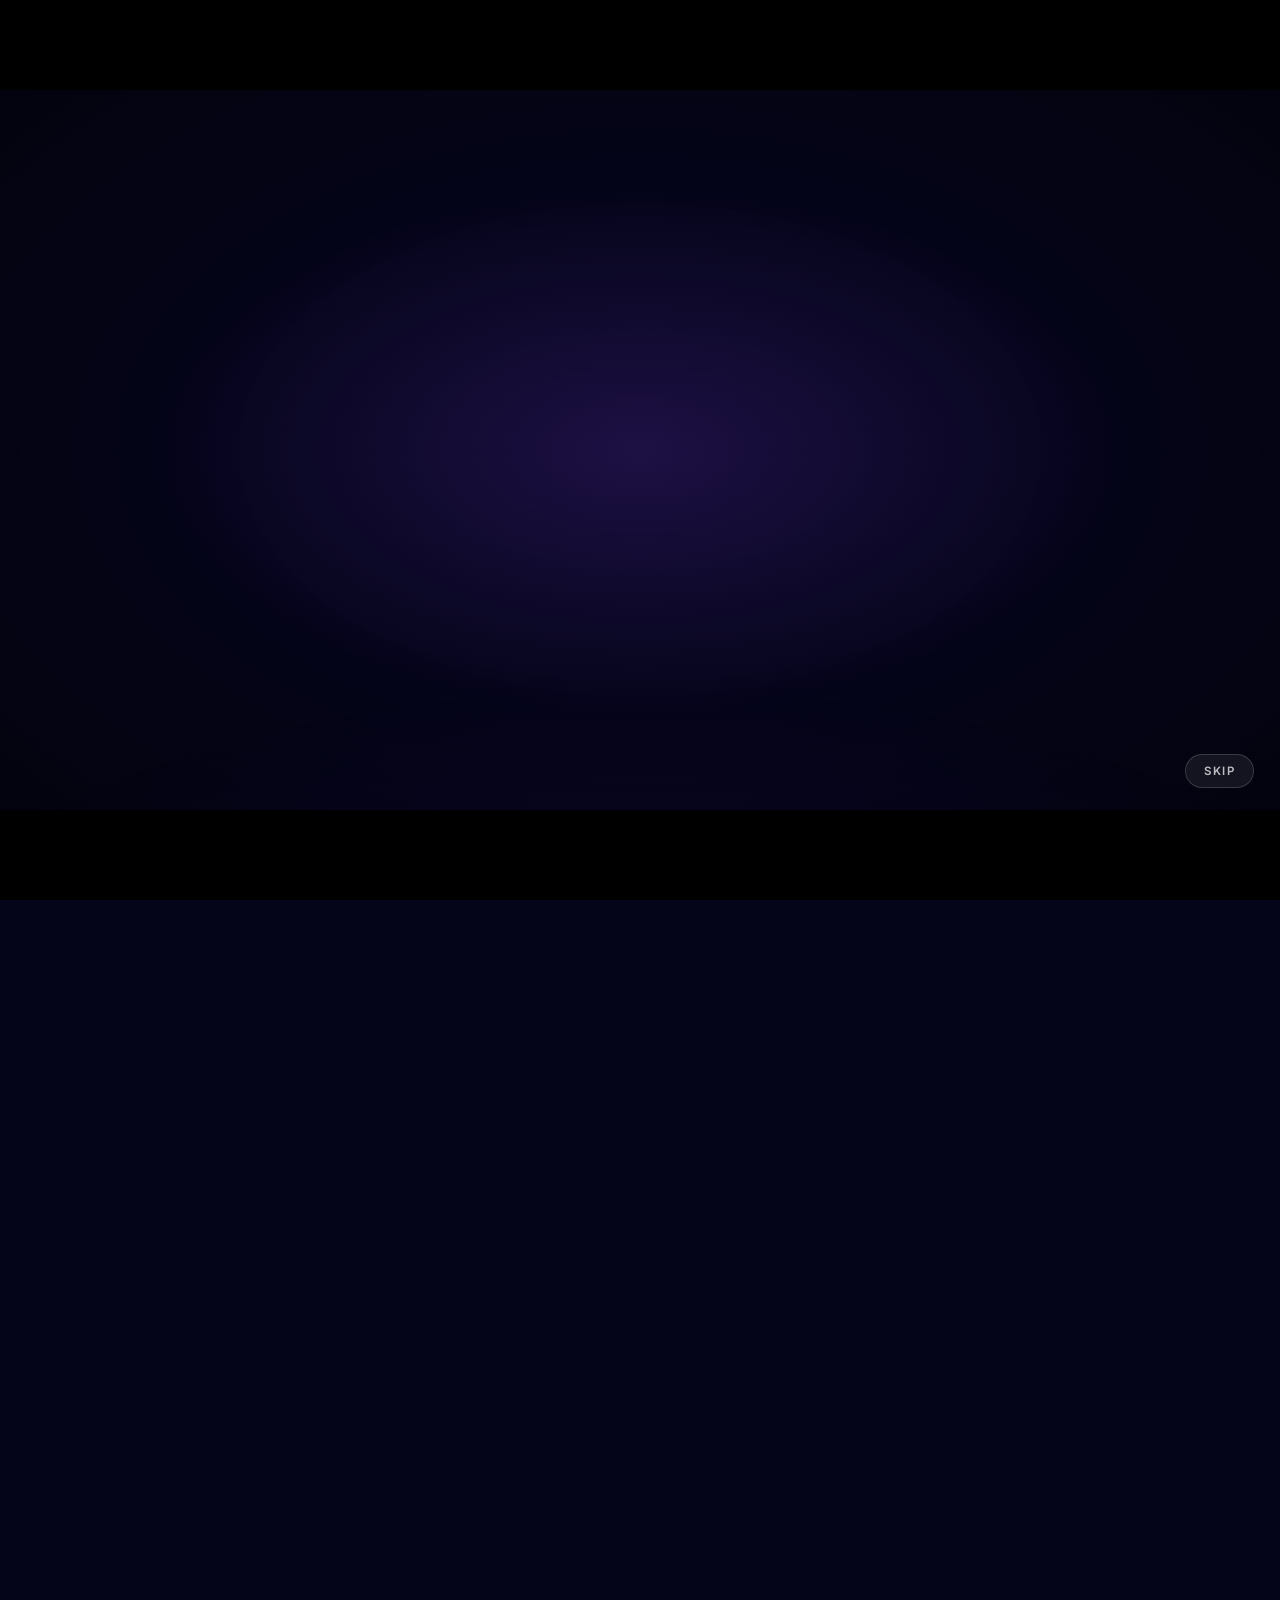
==== commit 54ad7f9d: "Make intro longer, richer and add the billboard scene Extends the title sequence to ~5.3s and stages" ====
--- a/index.html
+++ b/index.html
@@ -29,7 +29,7 @@
 
 <style>
 /* ============================================================
-   CINEMATIC INTRO — "the board lights up"
+   CINEMATIC INTRO — "the board lights up"  (~5s title sequence)
    Hidden unless JS opts in, so no-JS users are never blocked.
    ============================================================ */
 #hom-intro { display: none; }
@@ -38,155 +38,282 @@
 
 #hom-intro {
   position: fixed; inset: 0; z-index: 99999;
-  background: transparent;          /* the curtains provide the opaque backdrop */
+  background: transparent;            /* curtains provide the opaque backdrop */
   overflow: hidden;
   font-family: 'Syne', sans-serif;
-}
-/* ambient glow behind the board */
+  perspective: 1400px;
+}
+/* ambient glow */
 #hom-intro::before {
   content: ''; position: absolute; inset: 0; z-index: 1;
   background:
-    radial-gradient(ellipse 60% 45% at 50% 50%, rgba(124,58,237,0.18) 0%, transparent 70%),
-    radial-gradient(ellipse 90% 60% at 50% 120%, rgba(109,40,217,0.12) 0%, transparent 70%);
-  opacity: 0; animation: introGlow 1.2s 0.45s ease-out forwards;
+    radial-gradient(ellipse 55% 42% at 50% 50%, rgba(124,58,237,0.20) 0%, transparent 70%),
+    radial-gradient(ellipse 90% 60% at 50% 118%, rgba(109,40,217,0.13) 0%, transparent 70%);
+  opacity: 0; animation: introGlow 1.6s 0.5s ease-out forwards;
+}
+/* vignette */
+#hom-intro::after {
+  content: ''; position: absolute; inset: 0; z-index: 3; pointer-events: none;
+  background: radial-gradient(ellipse 78% 68% at 50% 50%, transparent 40%, rgba(0,0,0,0.55) 100%);
 }
 @keyframes introGlow { to { opacity: 1; } }
 
 .intro-stage {
   position: absolute; inset: 0; z-index: 2;
   display: flex; align-items: center; justify-content: center;
-  animation: introPush 0.9s 2.55s cubic-bezier(0.7,0,0.84,0) forwards;
-}
-@keyframes introPush { to { transform: scale(1.14); opacity: 0; } }
-
-/* 1 — the ignition line */
+  transform-style: preserve-3d;
+  animation: introPush 0.95s 4.35s cubic-bezier(0.7,0,0.84,0) forwards;
+}
+@keyframes introPush { to { transform: scale(1.22); opacity: 0; filter: blur(6px); } }
+
+/* ---- 1. ignition filament ---- */
 .intro-line {
   position: absolute; top: 50%; left: 0; right: 0; margin: 0 auto;
-  width: min(620px, 80vw); height: 2px;
-  background: linear-gradient(90deg, transparent, #a78bfa 22%, #fff 50%, #a78bfa 78%, transparent);
-  box-shadow: 0 0 28px rgba(167,139,250,0.85);
+  width: min(660px, 82vw); height: 2px;
+  background: linear-gradient(90deg, transparent, #a78bfa 20%, #fff 50%, #a78bfa 80%, transparent);
+  box-shadow: 0 0 30px rgba(167,139,250,0.9), 0 0 70px rgba(124,58,237,0.5);
   transform: scaleX(0); transform-origin: center;
-  animation: introIgnite 0.72s cubic-bezier(0.16,1,0.3,1) forwards,
-             introLineOut 0.45s 0.78s ease-out forwards;
-}
-@keyframes introIgnite { 0% { transform: scaleX(0); opacity: 0; } 18% { opacity: 1; } 100% { transform: scaleX(1); opacity: 1; } }
+  animation: introIgnite 0.85s 0.30s cubic-bezier(0.16,1,0.3,1) forwards,
+             introLineOut 0.5s 1.05s ease-out forwards;
+}
+@keyframes introIgnite { 0% { transform: scaleX(0); opacity: 0; } 16% { opacity: 1; } 100% { transform: scaleX(1); opacity: 1; } }
 @keyframes introLineOut { to { opacity: 0; } }
 
-/* 2 — the board opens */
+/* ---- 2. lens flare bloom at the strike ---- */
+.intro-flare {
+  position: absolute; top: 50%; left: 50%; z-index: 2;
+  width: 420px; height: 420px; margin: -210px 0 0 -210px; border-radius: 50%;
+  background: radial-gradient(circle, rgba(221,214,254,0.55) 0%, rgba(124,58,237,0.20) 38%, transparent 70%);
+  opacity: 0; pointer-events: none;
+  animation: introFlare 1.3s 0.45s ease-out forwards;
+}
+@keyframes introFlare {
+  0% { opacity: 0; transform: scale(0.35); }
+  30% { opacity: 0.95; transform: scale(1); }
+  100% { opacity: 0; transform: scale(1.6); }
+}
+
+/* ---- 3. the board opens, then settles out of a 3D tilt ---- */
 .intro-frame {
   position: relative;
-  width: min(620px, 80vw);
-  height: min(340px, 46vw);
-  border: 1px solid rgba(167,139,250,0.30);
-  border-radius: 4px;
-  background: linear-gradient(160deg, rgba(124,58,237,0.10), rgba(255,255,255,0.02) 60%, transparent);
-  box-shadow: 0 0 60px rgba(124,58,237,0.22), inset 0 1px 0 rgba(255,255,255,0.10);
+  width: min(660px, 82vw);
+  height: min(360px, 48vw);
+  border: 1px solid rgba(167,139,250,0.32);
+  border-radius: 5px;
+  background: linear-gradient(158deg, rgba(124,58,237,0.13), rgba(255,255,255,0.025) 58%, transparent);
+  box-shadow: 0 0 70px rgba(124,58,237,0.26), 0 30px 90px rgba(0,0,0,0.55),
+              inset 0 1px 0 rgba(255,255,255,0.12);
   clip-path: inset(50% 0 50% 0);
-  animation: introOpen 0.8s 0.58s cubic-bezier(0.16,1,0.3,1) forwards;
   display: flex; flex-direction: column; align-items: center; justify-content: center;
   overflow: hidden;
-}
-@keyframes introOpen { to { clip-path: inset(0 0 0 0); } }
-
-/* corner ticks */
+  animation: introOpen 1.0s 0.90s cubic-bezier(0.16,1,0.3,1) forwards;
+}
+
+/* the whole billboard (face + legs) settles out of a tilt, then drifts toward camera */
+.intro-board {
+  display: flex; flex-direction: column; align-items: center;
+  transform-style: preserve-3d;
+  animation:
+    introSettle 1.1s 0.90s cubic-bezier(0.16,1,0.3,1) forwards,
+    introDrift  2.35s 2.00s ease-out forwards;   /* declared last so it wins after 2s */
+}
+
+/* ---- billboard support structure ---- */
+.intro-legs {
+  position: relative; width: min(660px, 82vw);
+  height: clamp(54px, 8.5vw, 92px);
+  opacity: 0; animation: introLegs 0.85s 1.95s ease-out forwards;
+}
+.intro-legs span {
+  position: absolute; top: -2px; width: 5px; height: 100%;
+  background: linear-gradient(180deg, rgba(167,139,250,0.45) 0%, rgba(124,58,237,0.16) 62%, transparent 100%);
+}
+.intro-legs span.l { left: 27%; }
+.intro-legs span.r { right: 27%; }
+.intro-legs b {           /* cross brace */
+  position: absolute; top: 40%; left: 27%; right: 27%; height: 2px;
+  background: linear-gradient(90deg, transparent, rgba(167,139,250,0.30), transparent);
+}
+@keyframes introLegs { to { opacity: 1; } }
+
+/* ---- traffic passing beneath: long-exposure light trails ---- */
+.intro-traffic {
+  position: absolute; left: 0; right: 0; bottom: 9%;
+  height: clamp(84px, 15vh, 160px); z-index: 1;
+  pointer-events: none; overflow: hidden;
+  opacity: 0; animation: introTraffic 1.0s 2.20s ease-out forwards;
+}
+@keyframes introTraffic { to { opacity: 1; } }
+/* road glow + horizon */
+.intro-traffic::before {
+  content: ''; position: absolute; left: 0; right: 0; top: 0; height: 1px;
+  background: linear-gradient(90deg, transparent, rgba(167,139,250,0.45), transparent);
+}
+.intro-traffic::after {
+  content: ''; position: absolute; inset: 0;
+  background: linear-gradient(180deg, rgba(124,58,237,0.10), transparent 70%);
+}
+.streak {
+  position: absolute; border-radius: 99px;
+  filter: blur(0.7px);
+  animation-timing-function: linear; animation-iteration-count: infinite;
+}
+.streak.hl { background: linear-gradient(90deg, transparent, rgba(255,255,255,0.95) 45%, rgba(196,181,253,0.65) 75%, transparent); animation-name: streakR; }
+.streak.tl { background: linear-gradient(90deg, transparent, rgba(255,92,104,0.85) 45%, rgba(255,140,90,0.45) 75%, transparent); animation-name: streakL; }
+@keyframes streakR { from { transform: translateX(-40vw); } to { transform: translateX(140vw); } }
+@keyframes streakL { from { transform: translateX(140vw); } to { transform: translateX(-40vw); } }
+@keyframes introOpen   { to { clip-path: inset(0 0 0 0); } }
+@keyframes introSettle { from { transform: perspective(1400px) rotateX(9deg) scale(0.955); } to { transform: perspective(1400px) rotateX(0deg) scale(1); } }
+@keyframes introDrift  { from { transform: perspective(1400px) scale(1); } to { transform: perspective(1400px) scale(1.045); } }
+
+/* corner ticks, staggered */
 .intro-frame i {
-  position: absolute; width: 14px; height: 14px;
-  border: 0 solid rgba(196,181,253,0.85);
-  opacity: 0; animation: introTick 0.5s 1.25s ease-out forwards;
-}
-.intro-frame i.tl { top: 9px; left: 9px;  border-top-width: 1.5px; border-left-width: 1.5px; }
-.intro-frame i.tr { top: 9px; right: 9px; border-top-width: 1.5px; border-right-width: 1.5px; }
-.intro-frame i.bl { bottom: 9px; left: 9px;  border-bottom-width: 1.5px; border-left-width: 1.5px; }
-.intro-frame i.br { bottom: 9px; right: 9px; border-bottom-width: 1.5px; border-right-width: 1.5px; }
-@keyframes introTick { to { opacity: 1; } }
-
-/* 3 — logo */
+  position: absolute; width: 16px; height: 16px;
+  border: 0 solid rgba(196,181,253,0.9);
+  opacity: 0; animation: introTick 0.5s ease-out forwards;
+}
+.intro-frame i.tl { top: 10px; left: 10px;  border-top-width: 1.5px; border-left-width: 1.5px;  animation-delay: 1.70s; }
+.intro-frame i.tr { top: 10px; right: 10px; border-top-width: 1.5px; border-right-width: 1.5px; animation-delay: 1.78s; }
+.intro-frame i.bl { bottom: 10px; left: 10px;  border-bottom-width: 1.5px; border-left-width: 1.5px;  animation-delay: 1.86s; }
+.intro-frame i.br { bottom: 10px; right: 10px; border-bottom-width: 1.5px; border-right-width: 1.5px; animation-delay: 1.94s; }
+@keyframes introTick { from { opacity: 0; transform: scale(1.6); } to { opacity: 1; transform: none; } }
+
+/* ---- 4. logo ---- */
 .intro-logo {
-  width: clamp(38px, 7vw, 52px); height: auto; display: block;
+  width: clamp(40px, 7vw, 56px); height: auto; display: block;
   margin-bottom: clamp(12px, 2.2vw, 20px);
-  opacity: 0; transform: translateY(10px) scale(0.9);
-  animation: introLogo 0.7s 1.05s cubic-bezier(0.16,1,0.3,1) forwards;
-}
-@keyframes introLogo { to { opacity: 1; transform: none; } }
-
-/* 4 — wordmark, masked line-by-line */
-.intro-words { display: flex; flex-direction: column; align-items: center; gap: 2px; }
-.intro-words .iw { overflow: hidden; }
-.intro-words .iw span {
+  opacity: 0; transform: translateY(14px) scale(0.86); filter: blur(8px);
+  animation: introLogo 0.85s 1.75s cubic-bezier(0.16,1,0.3,1) forwards;
+}
+@keyframes introLogo { to { opacity: 1; transform: none; filter: blur(0); } }
+
+/* ---- 5. wordmark, per-letter blur-in (letters injected by JS) ---- */
+.intro-words { display: flex; flex-direction: column; align-items: center; gap: 1px; }
+.intro-words .iw { overflow: hidden; padding: 0 2px; }
+.intro-words .iw > span {
   display: block;
-  font-size: clamp(1.35rem, 4.6vw, 2.5rem);
-  font-weight: 800; letter-spacing: 0.06em; line-height: 1.08;
+  font-size: clamp(1.4rem, 4.8vw, 2.65rem);
+  font-weight: 800; letter-spacing: 0.06em; line-height: 1.1;
   color: rgba(255,255,255,0.97);
-  transform: translateY(110%);
-  animation: introWord 0.72s cubic-bezier(0.16,1,0.3,1) forwards;
-}
-.intro-words .iw:nth-child(1) span { animation-delay: 1.20s; }
-.intro-words .iw:nth-child(2) span { animation-delay: 1.32s; }
-.intro-words .iw:nth-child(3) span { animation-delay: 1.44s; color: var(--accent-pale, #c4b5fd); }
-@keyframes introWord { to { transform: translateY(0); } }
-
-/* 5 — tagline */
+  white-space: nowrap;
+}
+.intro-words .iw:nth-child(3) > span { color: var(--accent-pale, #c4b5fd); }
+.intro-words .ltr {
+  display: inline-block;
+  opacity: 0; transform: translateY(112%) rotate(5deg); filter: blur(9px);
+  animation: introLtr 0.95s cubic-bezier(0.16,1,0.3,1) forwards;
+}
+@keyframes introLtr { to { opacity: 1; transform: none; filter: blur(0); } }
+
+/* ---- 6. accent rule draws under the wordmark ---- */
+.intro-rule {
+  width: clamp(90px, 16vw, 140px); height: 1px; margin-top: clamp(12px, 2vw, 18px);
+  background: linear-gradient(90deg, transparent, rgba(196,181,253,0.95), transparent);
+  transform: scaleX(0); animation: introRule 0.75s 3.00s cubic-bezier(0.16,1,0.3,1) forwards;
+}
+@keyframes introRule { to { transform: scaleX(1); } }
+
+/* ---- 7. tagline ---- */
 .intro-tag {
-  margin-top: clamp(10px, 2vw, 16px);
+  margin-top: clamp(10px, 1.8vw, 15px);
   font-family: 'Inter', sans-serif;
   font-size: clamp(0.56rem, 1.5vw, 0.68rem);
   font-weight: 600; text-transform: uppercase;
-  color: rgba(255,255,255,0.62);
+  color: rgba(255,255,255,0.68);
   letter-spacing: 0.34em; text-indent: 0.34em;
-  opacity: 0; animation: introTag 0.8s 1.78s ease-out forwards;
-}
-@keyframes introTag { from { opacity: 0; letter-spacing: 0.18em; } to { opacity: 1; letter-spacing: 0.34em; } }
-
-/* 6 — light sweep across the board */
+  opacity: 0; animation: introTag 1.0s 3.30s ease-out forwards;
+}
+@keyframes introTag { from { opacity: 0; letter-spacing: 0.16em; text-indent: 0.16em; } to { opacity: 1; letter-spacing: 0.34em; text-indent: 0.34em; } }
+
+/* ---- 8. specular sweep ---- */
 .intro-sweep {
-  position: absolute; top: 0; bottom: 0; width: 45%;
-  background: linear-gradient(100deg, transparent, rgba(255,255,255,0.13) 45%, rgba(196,181,253,0.20) 55%, transparent);
+  position: absolute; top: 0; bottom: 0; width: 42%;
+  background: linear-gradient(100deg, transparent, rgba(255,255,255,0.14) 44%, rgba(196,181,253,0.24) 56%, transparent);
   transform: skewX(-14deg); left: -60%;
-  animation: introSweep 1.05s 1.95s cubic-bezier(0.45,0,0.55,1) forwards;
-}
-@keyframes introSweep { to { left: 115%; } }
+  animation: introSweep 1.25s 2.80s cubic-bezier(0.45,0,0.55,1) forwards;
+}
+@keyframes introSweep { to { left: 118%; } }
+
+/* ---- drifting light motes ---- */
+.intro-mote {
+  position: absolute; z-index: 2; border-radius: 50%;
+  background: rgba(196,181,253,0.75); pointer-events: none; opacity: 0;
+  animation: introMote linear forwards;
+}
+@keyframes introMote {
+  0%   { opacity: 0; transform: translateY(14px); }
+  22%  { opacity: 0.7; }
+  75%  { opacity: 0.5; }
+  100% { opacity: 0; transform: translateY(-46px); }
+}
 
 /* scanline texture */
 .intro-scan {
-  position: absolute; inset: 0; z-index: 3; pointer-events: none; opacity: 0.28;
+  position: absolute; inset: 0; z-index: 3; pointer-events: none; opacity: 0.26;
   background: repeating-linear-gradient(to bottom, rgba(255,255,255,0.035) 0 1px, transparent 1px 3px);
   mix-blend-mode: overlay;
 }
 
-/* exit curtains — these are the opaque backdrop; they split to reveal the site */
+/* letterbox bars */
+.intro-bar {
+  position: absolute; left: 0; right: 0; height: 10vh; background: #000; z-index: 4;
+}
+.intro-bar.t { top: 0;    transform: translateY(-100%); animation: introBarIn 0.8s 0.05s cubic-bezier(0.16,1,0.3,1) forwards; }
+.intro-bar.b { bottom: 0; transform: translateY(100%);  animation: introBarIn 0.8s 0.05s cubic-bezier(0.16,1,0.3,1) forwards; }
+@keyframes introBarIn { to { transform: translateY(0); } }
+
+/* exit curtains — the opaque backdrop that splits to reveal the site */
 .intro-curtain {
   position: absolute; left: 0; right: 0; height: 50.5%;
   background: #05051a; z-index: 0;
 }
 .intro-curtain.t { top: 0; }
 .intro-curtain.b { bottom: 0; }
-#hom-intro.is-out .intro-curtain.t { animation: curtainUp 0.85s cubic-bezier(0.76,0,0.24,1) forwards; }
-#hom-intro.is-out .intro-curtain.b { animation: curtainDown 0.85s cubic-bezier(0.76,0,0.24,1) forwards; }
-#hom-intro.is-out::before, #hom-intro.is-out .intro-scan { opacity: 0; transition: opacity 0.3s; }
+
+/* soft bloom at the cut (single, gentle — not a strobe) */
+.intro-bloom {
+  position: absolute; inset: 0; z-index: 4; pointer-events: none; opacity: 0;
+  background: radial-gradient(ellipse 60% 50% at 50% 50%, rgba(221,214,254,0.9), rgba(124,58,237,0.35) 45%, transparent 75%);
+}
+#hom-intro.is-out .intro-bloom { animation: introBloom 0.75s ease-out forwards; }
+@keyframes introBloom { 0% { opacity: 0; } 18% { opacity: 0.32; } 100% { opacity: 0; } }
+
+/* ---- exit ---- */
+#hom-intro.is-out .intro-curtain.t { animation: curtainUp   0.95s cubic-bezier(0.76,0,0.24,1) forwards; }
+#hom-intro.is-out .intro-curtain.b { animation: curtainDown 0.95s cubic-bezier(0.76,0,0.24,1) forwards; }
+#hom-intro.is-out .intro-bar.t     { animation: curtainUp   0.75s cubic-bezier(0.76,0,0.24,1) forwards; }
+#hom-intro.is-out .intro-bar.b     { animation: curtainDown 0.75s cubic-bezier(0.76,0,0.24,1) forwards; }
+#hom-intro.is-out::before, #hom-intro.is-out::after,
+#hom-intro.is-out .intro-scan { opacity: 0; transition: opacity 0.35s; }
 #hom-intro.is-out .intro-skip { opacity: 0; transition: opacity 0.2s; }
 @keyframes curtainUp   { to { transform: translateY(-100%); } }
 @keyframes curtainDown { to { transform: translateY(100%); } }
-/* when skipped early, kill the stage instantly */
-#hom-intro.is-out .intro-stage { animation: none; opacity: 0; transition: opacity 0.25s; }
+/* if skipped early, drop the stage immediately */
+#hom-intro.is-out .intro-stage { animation: none; opacity: 0; transform: scale(1.08); transition: opacity 0.3s, transform 0.5s; }
 
 /* skip */
 .intro-skip {
-  position: absolute; bottom: 26px; right: 26px; z-index: 5;
+  position: absolute; bottom: calc(10vh + 22px); right: 26px; z-index: 5;
   padding: 9px 18px; border-radius: 50px; cursor: pointer;
   background: rgba(255,255,255,0.07); border: 1px solid rgba(255,255,255,0.16);
   color: rgba(255,255,255,0.72); font-family: 'Inter', sans-serif;
   font-size: 0.72rem; font-weight: 600; letter-spacing: 0.12em; text-transform: uppercase;
-  opacity: 0; animation: introSkipIn 0.5s 1.0s ease-out forwards;
+  opacity: 0; animation: introSkipIn 0.6s 1.2s ease-out forwards;
   transition: background 0.2s, color 0.2s, border-color 0.2s;
 }
 .intro-skip:hover { background: rgba(124,58,237,0.35); border-color: rgba(167,139,250,0.5); color: #fff; }
 @keyframes introSkipIn { to { opacity: 1; } }
 
 @media (max-width: 560px) {
-  .intro-frame { height: min(300px, 62vw); }
-  .intro-skip { bottom: 18px; right: 18px; padding: 8px 15px; font-size: 0.66rem; }
+  .intro-frame { height: min(320px, 64vw); }
+  .intro-bar { height: 7vh; }
+  .intro-skip { bottom: calc(7vh + 16px); right: 18px; padding: 8px 15px; font-size: 0.66rem; }
   .intro-tag { letter-spacing: 0.24em; text-indent: 0.24em; }
-  @keyframes introTag { from { opacity: 0; letter-spacing: 0.14em; } to { opacity: 1; letter-spacing: 0.24em; } }
+  @keyframes introTag { from { opacity: 0; letter-spacing: 0.12em; text-indent: 0.12em; } to { opacity: 1; letter-spacing: 0.24em; text-indent: 0.24em; } }
+  /* keep the letter reveal cheap on phones */
+  .intro-words .ltr { filter: none; }
+  @keyframes introLtr { to { opacity: 1; transform: none; } }
+  .intro-flare { width: 300px; height: 300px; margin: -150px 0 0 -150px; }
 }
 
 /* ===== HERO ===== */
@@ -479,23 +606,32 @@
 
 <!-- ===== CINEMATIC INTRO ===== -->
 <div id="hom-intro" aria-hidden="true">
+  <div class="intro-curtain t"></div>
+  <div class="intro-curtain b"></div>
   <div class="intro-stage">
+    <div class="intro-flare"></div>
     <div class="intro-line"></div>
+    <div class="intro-board">
     <div class="intro-frame">
       <i class="tl"></i><i class="tr"></i><i class="bl"></i><i class="br"></i>
-      <img src="Logo/HOM Logo White.png" class="intro-logo" alt="" width="52" height="52">
+      <img src="Logo/HOM Logo White.png" class="intro-logo" alt="" width="56" height="56">
       <div class="intro-words">
         <div class="iw"><span>HLOPHE</span></div>
         <div class="iw"><span>OUTDOOR</span></div>
         <div class="iw"><span>MEDIA</span></div>
       </div>
-      <div class="intro-tag">OOH Advertising · Gauteng</div>
+      <div class="intro-rule"></div>
+      <div class="intro-tag">OOH Advertising &middot; Gauteng</div>
       <div class="intro-sweep"></div>
     </div>
+    <div class="intro-legs"><span class="l"></span><span class="r"></span><b></b></div>
+    </div>
+    <div class="intro-traffic"></div>
   </div>
   <div class="intro-scan"></div>
-  <div class="intro-curtain t"></div>
-  <div class="intro-curtain b"></div>
+  <div class="intro-bloom"></div>
+  <div class="intro-bar t"></div>
+  <div class="intro-bar b"></div>
   <button class="intro-skip" type="button">Skip</button>
 </div>
 <script>
@@ -508,6 +644,48 @@
 
   try { sessionStorage.setItem('hom_intro_seen', '1'); } catch (e) {}
 
+  /* split the wordmark into per-letter spans with a staggered reveal */
+  var lineDelay = [1.95, 2.10, 2.25];
+  el.querySelectorAll('.intro-words .iw > span').forEach(function (span, li) {
+    var text = span.textContent, out = '';
+    for (var i = 0; i < text.length; i++) {
+      out += '<span class="ltr" style="animation-delay:' +
+             (lineDelay[li] + i * 0.042).toFixed(3) + 's">' + text[i] + '</span>';
+    }
+    span.innerHTML = out;
+  });
+
+  /* drifting light motes */
+  var stage = el.querySelector('.intro-stage');
+  for (var m = 0; m < 14; m++) {
+    var d = document.createElement('span');
+    var size = (Math.random() * 2.2 + 1).toFixed(1);
+    d.className = 'intro-mote';
+    d.style.cssText =
+      'width:' + size + 'px;height:' + size + 'px;' +
+      'left:' + (Math.random() * 100).toFixed(2) + '%;' +
+      'top:'  + (35 + Math.random() * 40).toFixed(2) + '%;' +
+      'animation-duration:' + (3 + Math.random() * 2.5).toFixed(2) + 's;' +
+      'animation-delay:' + (0.9 + Math.random() * 2).toFixed(2) + 's;';
+    stage.appendChild(d);
+  }
+
+  /* long-exposure traffic streaks passing under the board */
+  var road = el.querySelector('.intro-traffic');
+  for (var t = 0; t < 15; t++) {
+    var sk = document.createElement('span');
+    var tail = Math.random() < 0.45;
+    sk.className = 'streak ' + (tail ? 'tl' : 'hl');
+    sk.style.cssText =
+      'width:' + (130 + Math.random() * 220).toFixed(0) + 'px;' +
+      'height:' + (Math.random() < 0.3 ? 3 : 2) + 'px;' +
+      'top:' + (8 + Math.random() * 80).toFixed(1) + '%;' +
+      'opacity:' + (0.6 + Math.random() * 0.4).toFixed(2) + ';' +
+      'animation-duration:' + (1.3 + Math.random() * 2.0).toFixed(2) + 's;' +
+      'animation-delay:' + (Math.random() * 2.0).toFixed(2) + 's;';
+    road.appendChild(sk);
+  }
+
   var done = false;
   function finish() {
     if (done) return; done = true;
@@ -516,10 +694,10 @@
     setTimeout(function () {
       if (el.parentNode) el.parentNode.removeChild(el);
       root.classList.remove('intro-on');
-    }, 900);
+    }, 1000);
   }
 
-  var timer = setTimeout(finish, 3050);
+  var timer = setTimeout(finish, 4350);
   function skip(){ clearTimeout(timer); finish(); }
 
   el.querySelector('.intro-skip').addEventListener('click', skip);
@@ -527,7 +705,7 @@
     if (e.key === 'Escape' || e.key === 'Enter' || e.key === ' ') skip();
   });
   /* Safety net: never leave the site covered if an animation stalls */
-  setTimeout(function(){ if (!done) finish(); }, 6000);
+  setTimeout(function(){ if (!done) finish(); }, 8000);
 })();
 </script>
 
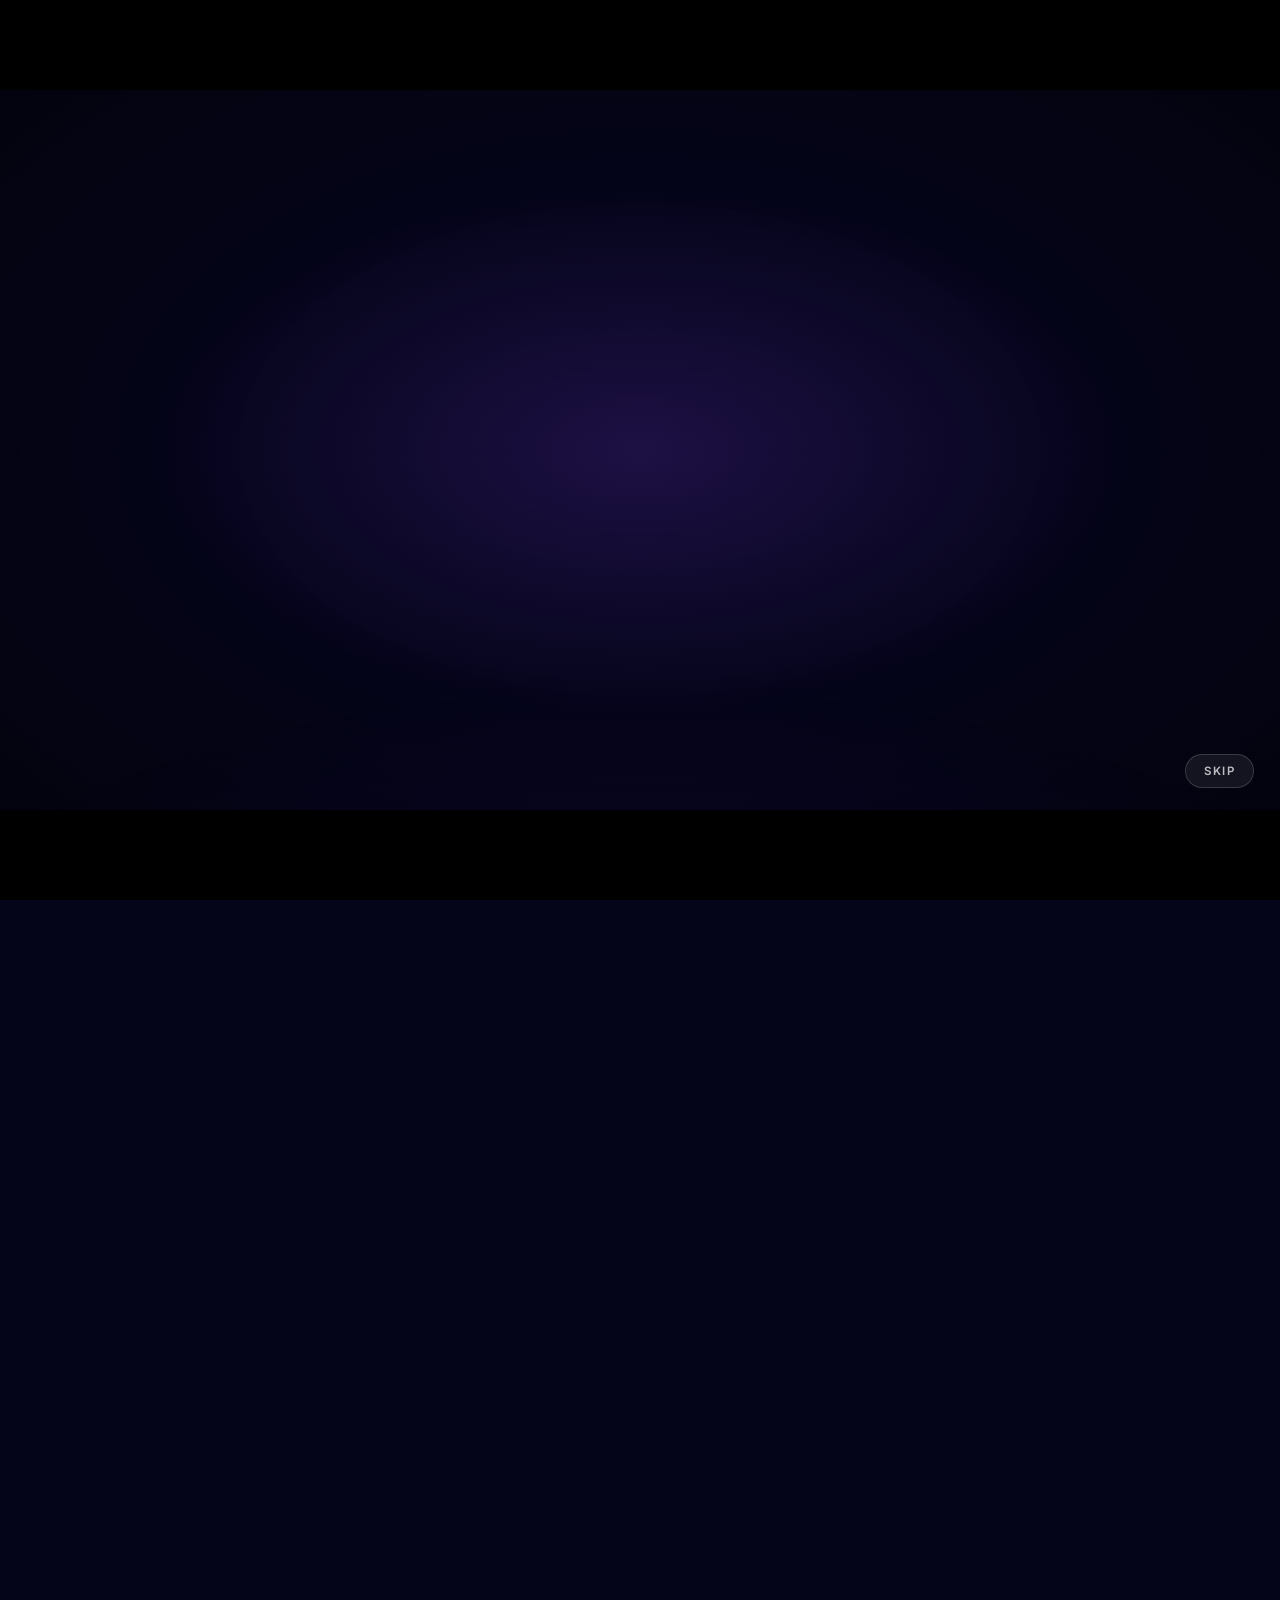
==== commit c24d6882: "Optimise images, add share card, and add bespoke design details Performance - Generate responsive We" ====
--- a/index.html
+++ b/index.html
@@ -12,8 +12,14 @@
 <meta property="og:title" content="Hlophe Outdoor Media | Township Outdoor Advertising">
 <meta property="og:description" content="South Africa's leading township outdoor advertising network. Reach millions of consumers across Gauteng with static billboards, digital screens, spaza branding and wall murals.">
 <meta property="og:type" content="website">
+<meta property="og:image" content="https://hlophemedia.co.za/og-image.jpg">
+<meta property="og:image:width" content="1200">
+<meta property="og:image:height" content="630">
+<meta property="og:site_name" content="Hlophe Outdoor Media">
+<meta property="og:locale" content="en_ZA">
+<meta name="twitter:card" content="summary_large_image">
+<meta name="twitter:image" content="https://hlophemedia.co.za/og-image.jpg">
 <meta property="og:url" content="https://hlophemedia.co.za/">
-<meta name="twitter:card" content="summary_large_image">
 <link rel="stylesheet" href="css/style.css">
 
 <!-- Decide before first paint: skip intro if already seen this session or reduced-motion -->
@@ -746,7 +752,7 @@
 
 <!-- HERO -->
 <section id="hero" aria-label="Hero">
-  <img id="hero-bg-img" src="gallery/hero-billboard.jpg" alt="" aria-hidden="true">
+  <picture><source type="image/webp" srcset="gallery/hero-billboard-480.webp 480w, gallery/hero-billboard-960.webp 960w, gallery/hero-billboard-1600.webp 1600w" sizes="100vw"><img id="hero-bg-img" src="gallery/hero-billboard.jpg" alt="" aria-hidden="true"></picture>
   <div id="hero-grade" aria-hidden="true"></div>
   <div id="hero-vignette" aria-hidden="true"></div>
   <div id="hero-accent" aria-hidden="true"></div>
@@ -825,7 +831,7 @@
 <section class="section-pad" id="services-overview">
   <div class="container">
     <div class="section-header">
-      <div class="section-label reveal"><span class="dot"></span>Our Formats</div>
+      <div data-n="01" class="section-label reveal"><span class="dot"></span>Our Formats</div>
       <h2 class="section-heading reveal d-100">Four Ways to Own <em>Your Market</em></h2>
       <p class="section-body reveal d-200">Whether you need mass reach, intimate community presence, or high-frequency digital visibility, we have the format. Most clients combine two or more for compounding impact.</p>
     </div>
@@ -897,7 +903,7 @@
 <section class="section-pad" id="why">
   <div class="container">
     <div class="section-header">
-      <div class="section-label reveal"><span class="dot"></span>Why Hlophe, Not the Others</div>
+      <div data-n="02" class="section-label reveal"><span class="dot"></span>Why Hlophe, Not the Others</div>
       <h2 class="section-heading reveal d-100">The Gap Other Agencies <em>Can't Close</em></h2>
       <p class="section-body reveal d-200">Township South Africa is the fastest-growing consumer market in the country. Most agencies know it exists. Very few actually operate inside it. We do, and that changes everything for your brand.</p>
     </div>
@@ -934,7 +940,7 @@
   <div class="container">
     <div style="display:flex;align-items:flex-end;justify-content:space-between;margin-bottom:48px;gap:24px;flex-wrap:wrap;">
       <div>
-        <div class="section-label reveal"><span class="dot"></span>Proof of Work</div>
+        <div data-n="03" class="section-label reveal"><span class="dot"></span>Proof of Work</div>
         <h2 class="section-heading reveal d-100">Campaigns That <em>Actually Ran</em></h2>
       </div>
       <a href="portfolio.html" class="btn btn-ghost reveal d-200">
@@ -944,19 +950,19 @@
     </div>
     <div class="work-grid reveal">
       <div class="work-item">
-        <img src="gallery/billboard-jabulani.jpeg" alt="Static billboard at Jabulani Gate, Soweto — Hlophe Outdoor Media" loading="lazy">
+        <picture><source type="image/webp" srcset="gallery/billboard-jabulani-480.webp 480w, gallery/billboard-jabulani-960.webp 960w" sizes="(max-width:900px) 100vw, 33vw"><img src="gallery/billboard-jabulani.jpeg" alt="Static billboard at Jabulani Gate, Soweto — Hlophe Outdoor Media" loading="lazy"></picture>
         <div class="work-item-overlay">
           <div><div class="work-tag">Static Billboard</div><div class="work-name">Jabulani Gate, Soweto</div></div>
         </div>
       </div>
       <div class="work-item">
-        <img src="gallery/billboard-highway.jpg" alt="Large-format highway billboard, Gauteng — Hlophe Outdoor Media" loading="lazy">
+        <picture><source type="image/webp" srcset="gallery/billboard-highway-480.webp 480w, gallery/billboard-highway-960.webp 960w" sizes="(max-width:900px) 100vw, 33vw"><img src="gallery/billboard-highway.jpg" alt="Large-format highway billboard, Gauteng — Hlophe Outdoor Media" loading="lazy"></picture>
         <div class="work-item-overlay">
           <div><div class="work-tag">Static Billboard</div><div class="work-name">Highway Route, Gauteng</div></div>
         </div>
       </div>
       <div class="work-item">
-        <img src="gallery/mural-township.jpeg" alt="Township wall mural advertising — Hlophe Outdoor Media" loading="lazy">
+        <picture><source type="image/webp" srcset="gallery/mural-township-480.webp 480w, gallery/mural-township-960.webp 960w" sizes="(max-width:900px) 100vw, 33vw"><img src="gallery/mural-township.jpeg" alt="Township wall mural advertising — Hlophe Outdoor Media" loading="lazy"></picture>
         <div class="work-item-overlay">
           <div><div class="work-tag">Wall Mural</div><div class="work-name">Township Wall Mural</div></div>
         </div>
--- a/css/style.css
+++ b/css/style.css
@@ -211,11 +211,34 @@
 }
 
 .divider {
+  position: relative;
   height: 1px;
   background: linear-gradient(to right, transparent, var(--border-dim), transparent);
   max-width: var(--max-w);
   margin: 0 auto;
 }
+/* Halftone dot screen blooming off each divider — a nod to the dot
+   pattern of printed billboard vinyl. Bespoke to an OOH brand. */
+.divider::before {
+  content: ''; position: absolute; left: 0; right: 0; top: -15px; height: 30px;
+  pointer-events: none;
+  background-image: radial-gradient(rgba(167,139,250,0.22) 1px, transparent 1.4px);
+  background-size: 8px 8px;
+  -webkit-mask-image: radial-gradient(ellipse 52% 100% at 50% 50%, #000 0%, transparent 78%);
+          mask-image: radial-gradient(ellipse 52% 100% at 50% 50%, #000 0%, transparent 78%);
+}
+
+/* Editorial numbered section markers */
+.section-label[data-n]::before {
+  content: attr(data-n);
+  font-variant-numeric: tabular-nums;
+  font-size: 0.68rem; font-weight: 800; letter-spacing: 0.06em;
+  color: var(--accent-light);
+  padding-right: 9px;
+  border-right: 1px solid rgba(167,139,250,0.38);
+}
+.section-label[data-n] .dot { display: none; }
+.section-label[data-n] { padding-left: 13px; gap: 9px; }
 
 /* ============================================================
    SCROLL REVEAL
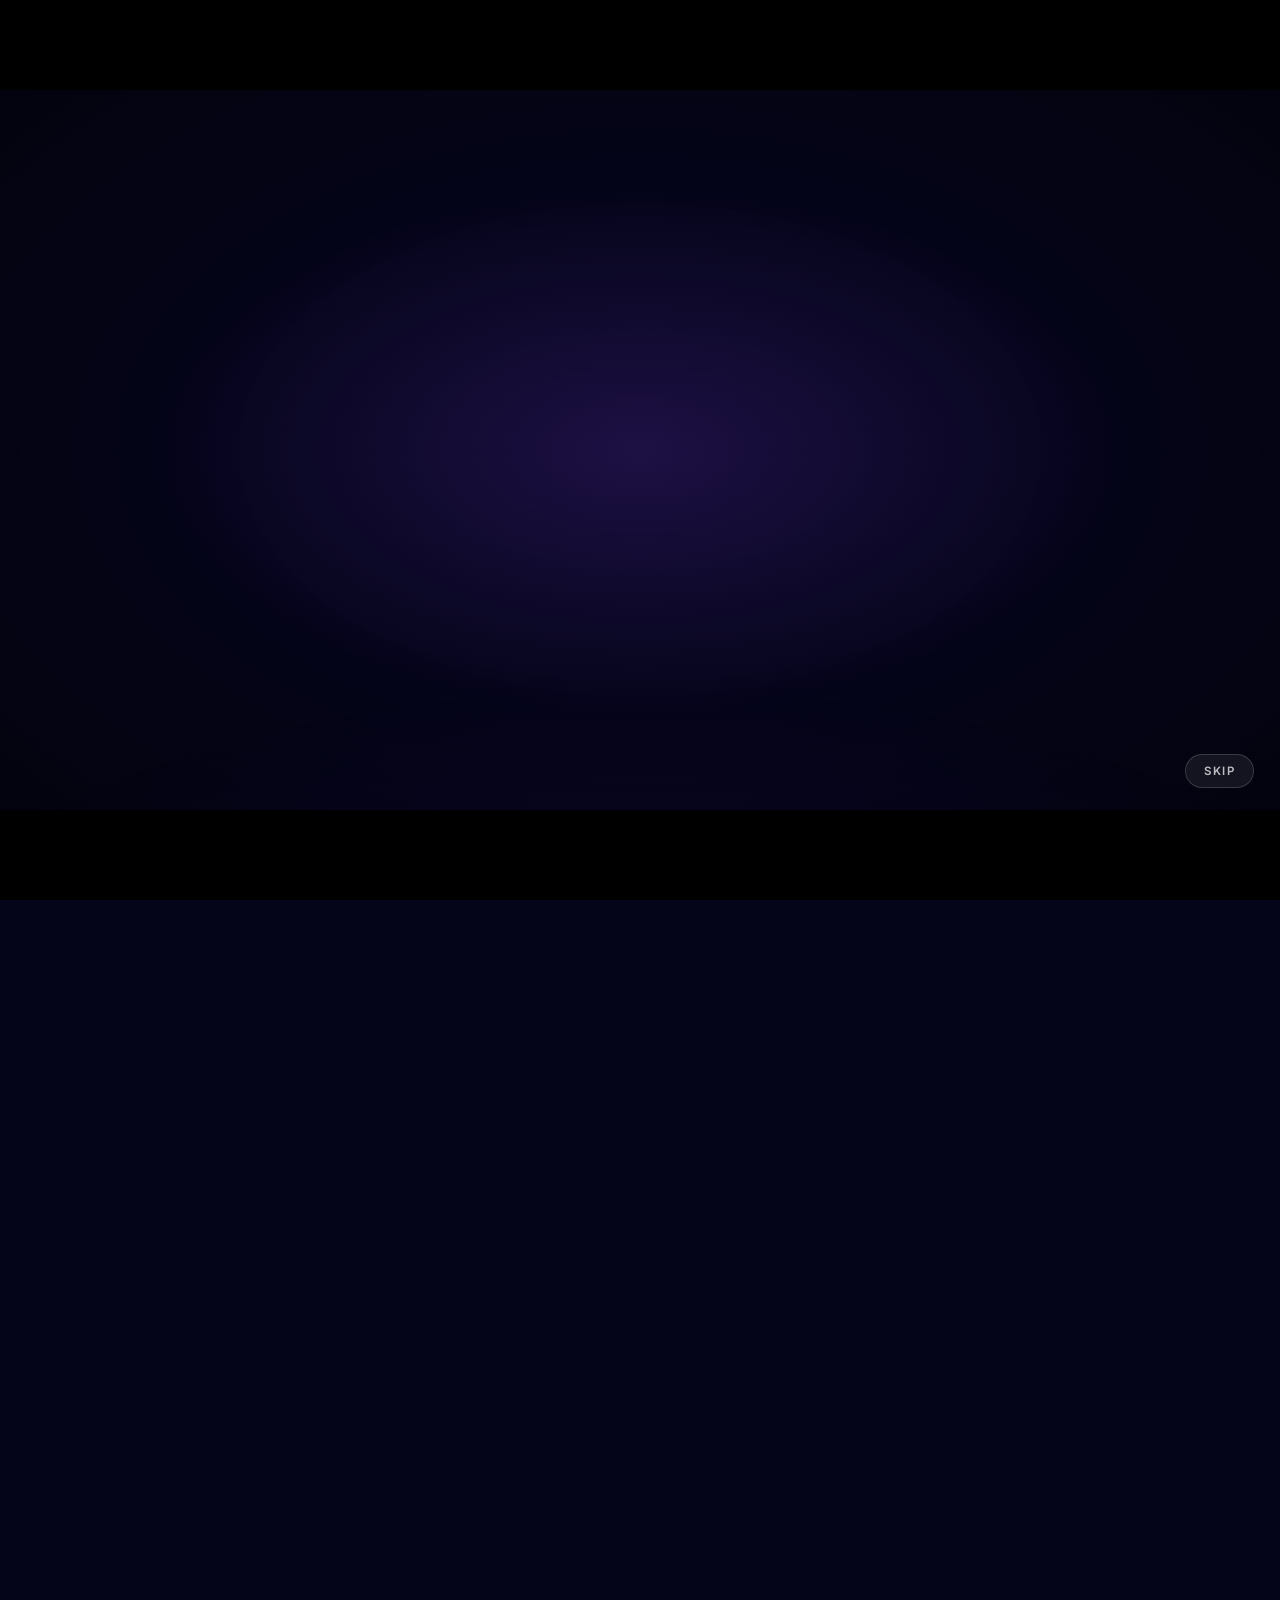
==== commit ad335e6e: "Add a site-wide motion design layer New css/motion.css + js/motion.js, loaded on all five pages. Eve" ====
--- a/index.html
+++ b/index.html
@@ -21,6 +21,7 @@
 <meta name="twitter:image" content="https://hlophemedia.co.za/og-image.jpg">
 <meta property="og:url" content="https://hlophemedia.co.za/">
 <link rel="stylesheet" href="css/style.css">
+<link rel="stylesheet" href="css/motion.css">
 
 <!-- Decide before first paint: skip intro if already seen this session or reduced-motion -->
 <script>
@@ -752,7 +753,7 @@
 
 <!-- HERO -->
 <section id="hero" aria-label="Hero">
-  <picture><source type="image/webp" srcset="gallery/hero-billboard-480.webp 480w, gallery/hero-billboard-960.webp 960w, gallery/hero-billboard-1600.webp 1600w" sizes="100vw"><img id="hero-bg-img" src="gallery/hero-billboard.jpg" alt="" aria-hidden="true"></picture>
+  <picture><source type="image/webp" srcset="gallery/hero-billboard-480.webp 480w, gallery/hero-billboard-960.webp 960w, gallery/hero-billboard-1600.webp 1600w" sizes="100vw"><img id="hero-bg-img" data-par="0.12" src="gallery/hero-billboard.jpg" alt="" aria-hidden="true"></picture>
   <div id="hero-grade" aria-hidden="true"></div>
   <div id="hero-vignette" aria-hidden="true"></div>
   <div id="hero-accent" aria-hidden="true"></div>
@@ -802,7 +803,7 @@
 <!-- STATS -->
 <div style="position:relative;z-index:1;padding:0 var(--gutter);margin-top:-40px;" class="reveal">
   <div style="max-width:var(--max-w);margin:0 auto;">
-    <div class="stats-grid">
+    <div class="stats-grid" data-stagger="0.08">
       <div class="stat-card">
         <div class="stat-value" data-counter data-target="10" data-suffix="+">10+</div>
         <div class="stat-label">Major Brands Served</div>
@@ -835,7 +836,7 @@
       <h2 class="section-heading reveal d-100">Four Ways to Own <em>Your Market</em></h2>
       <p class="section-body reveal d-200">Whether you need mass reach, intimate community presence, or high-frequency digital visibility, we have the format. Most clients combine two or more for compounding impact.</p>
     </div>
-    <div class="services-grid">
+    <div class="services-grid" data-stagger="0.08">
 
       <!-- Billboard -->
       <div class="svc-card glass reveal d-100" data-tilt>
@@ -907,7 +908,7 @@
       <h2 class="section-heading reveal d-100">The Gap Other Agencies <em>Can't Close</em></h2>
       <p class="section-body reveal d-200">Township South Africa is the fastest-growing consumer market in the country. Most agencies know it exists. Very few actually operate inside it. We do, and that changes everything for your brand.</p>
     </div>
-    <div class="why-grid">
+    <div class="why-grid" data-stagger="0.08">
       <div class="why-card glass reveal d-100">
         <div class="icon-wrap icon-wrap-lg icon-wrap-circle">
           <svg viewBox="0 0 24 24" fill="none" stroke="currentColor" stroke-width="1.5"><circle cx="12" cy="12" r="10"/><circle cx="12" cy="12" r="6"/><circle cx="12" cy="12" r="2" fill="currentColor" stroke="none"/></svg>
@@ -948,7 +949,7 @@
         <svg viewBox="0 0 24 24" fill="none" stroke="currentColor" stroke-width="2" width="14" height="14"><path d="M5 12h14M12 5l7 7-7 7" stroke-linecap="round" stroke-linejoin="round"/></svg>
       </a>
     </div>
-    <div class="work-grid reveal">
+    <div class="work-grid reveal" data-stagger="0.08">
       <div class="work-item">
         <picture><source type="image/webp" srcset="gallery/billboard-jabulani-480.webp 480w, gallery/billboard-jabulani-960.webp 960w" sizes="(max-width:900px) 100vw, 33vw"><img src="gallery/billboard-jabulani.jpeg" alt="Static billboard at Jabulani Gate, Soweto — Hlophe Outdoor Media" loading="lazy"></picture>
         <div class="work-item-overlay">
@@ -971,7 +972,8 @@
   </div>
 </section>
 
-<div class="divider"></div>
+<!-- STRAPLINE TICKER -->
+<div data-ticker="Township Reach | Real Audiences | 15 Premium Sites | Gauteng &amp; National | Built In Soweto | Measured, Not Guessed"></div>
 
 <!-- CTA BANNER -->
 <section class="section-pad">
@@ -1055,5 +1057,6 @@
 </div>
 
 <script src="js/main.js"></script>
+<script src="js/motion.js"></script>
 </body>
 </html>
--- a/css/motion.css
+++ b/css/motion.css
@@ -0,0 +1,166 @@
+/* ============================================================
+   HLOPHE OUTDOOR MEDIA — Motion Layer
+   Every effect is transform/opacity only, and every one of them
+   is disabled under prefers-reduced-motion at the bottom of this file.
+   ============================================================ */
+
+/* ---- 1. Scroll progress rail ---- */
+#scroll-rail {
+  position: fixed; top: 0; left: 0; right: 0; height: 2px; z-index: 950;
+  pointer-events: none; background: transparent;
+}
+#scroll-rail span {
+  display: block; height: 100%; width: 100%;
+  transform: scaleX(0); transform-origin: 0 50%;
+  background: linear-gradient(90deg, var(--accent), var(--accent-light), var(--accent-pale));
+  box-shadow: 0 0 12px rgba(167,139,250,0.55);
+}
+
+/* ---- 2. Word-by-word heading reveal ---- */
+.mw {
+  display: inline-block; overflow: hidden; vertical-align: top;
+  padding-bottom: 0.14em; margin-bottom: -0.14em;   /* keep descenders */
+}
+.mw-i {
+  display: inline-block; transform: translateY(108%);
+  transition: transform 0.85s var(--ease-spring);
+  will-change: transform;
+}
+.split-in .mw-i { transform: translateY(0); }
+
+/* ---- 3. Image reveal: wipe + settle ---- */
+.img-reveal { position: relative; overflow: hidden; }
+.img-reveal > img,
+.img-reveal > picture > img {
+  transform: scale(1.12);
+  transition: transform 1.25s var(--ease-spring), filter 1.25s var(--ease-out);
+  filter: saturate(0.7) brightness(0.85);
+}
+.img-reveal::after {
+  content: ''; position: absolute; inset: 0; z-index: 2; pointer-events: none;
+  background: var(--bg-base);
+  transform-origin: 100% 50%;
+  transition: transform 1.0s var(--ease-spring);
+}
+.img-reveal.in > img,
+.img-reveal.in > picture > img { transform: scale(1); filter: none; }
+.img-reveal.in::after { transform: scaleX(0); }
+
+/* ---- 4. Cursor spotlight on glass surfaces ---- */
+.spot-glow {
+  position: absolute; inset: 0; border-radius: inherit; pointer-events: none; z-index: 0;
+  opacity: 0; transition: opacity 0.4s var(--ease-out);
+  background: radial-gradient(420px circle at var(--mx, 50%) var(--my, 50%),
+              rgba(167,139,250,0.16) 0%, rgba(124,58,237,0.06) 35%, transparent 65%);
+}
+[data-spot]:hover > .spot-glow { opacity: 1; }
+[data-spot] { position: relative; }
+
+/* ---- 5. Magnetic buttons ---- */
+.magnetic { will-change: transform; }
+
+/* ---- 6. Animated ambient background ---- */
+.bg-ambient {
+  animation: ambientDrift 26s var(--ease-io) infinite alternate;
+}
+@keyframes ambientDrift {
+  0%   { transform: translate3d(0,0,0) scale(1); }
+  50%  { transform: translate3d(-1.5%, 1.2%, 0) scale(1.05); }
+  100% { transform: translate3d(1.5%, -1%, 0) scale(1.03); }
+}
+
+/* ---- 7. Sliding nav indicator ---- */
+.nav-links { position: relative; }
+#nav-pill {
+  position: absolute; top: 50%; left: 0; height: 34px; border-radius: 9px;
+  background: var(--glass-2); border: 1px solid var(--border-dim);
+  transform: translateY(-50%) translateX(var(--px, 0px));
+  width: var(--pw, 0px); opacity: 0; z-index: 0;
+  transition: transform 0.45s var(--ease-spring), width 0.45s var(--ease-spring), opacity 0.3s;
+  pointer-events: none;
+}
+.nav-links.pill-on #nav-pill { opacity: 1; }
+.nav-links a { position: relative; z-index: 1; }
+.nav-links a.active, .nav-links a:hover { background: transparent !important; }
+.nav-links .nav-cta, .nav-links .nav-cta:hover { background: linear-gradient(135deg, var(--accent), var(--accent-mid)) !important; }
+
+/* ---- 8. Link underline draw ---- */
+.u-draw { position: relative; }
+.u-draw::after {
+  content: ''; position: absolute; left: 0; right: 0; bottom: -2px; height: 1px;
+  background: currentColor; transform: scaleX(0); transform-origin: 100% 50%;
+  transition: transform 0.4s var(--ease-out);
+}
+.u-draw:hover::after { transform: scaleX(1); transform-origin: 0 50%; }
+
+/* ---- 9. Strapline ticker ---- */
+.ticker {
+  position: relative; overflow: hidden;
+  padding: 26px 0;
+  border-top: 1px solid var(--border-dim);
+  border-bottom: 1px solid var(--border-dim);
+  background: rgba(255,255,255,0.015);
+  -webkit-mask-image: linear-gradient(90deg, transparent, #000 8%, #000 92%, transparent);
+          mask-image: linear-gradient(90deg, transparent, #000 8%, #000 92%, transparent);
+}
+.ticker-track {
+  display: flex; width: max-content; gap: 0;
+  animation: tickerRun 34s linear infinite;
+}
+.ticker:hover .ticker-track { animation-play-state: paused; }
+.ticker-item {
+  display: inline-flex; align-items: center; gap: 26px; padding-right: 26px;
+  font-family: 'Syne', sans-serif; font-weight: 800;
+  font-size: clamp(0.95rem, 2vw, 1.35rem);
+  letter-spacing: 0.06em; text-transform: uppercase;
+  color: var(--t2); white-space: nowrap;
+}
+.ticker-item i {
+  width: 7px; height: 7px; border-radius: 50%; flex-shrink: 0;
+  background: var(--accent-light); box-shadow: 0 0 10px rgba(167,139,250,0.7);
+}
+.ticker-item.alt { color: transparent; -webkit-text-stroke: 1px rgba(196,181,253,0.55); }
+@keyframes tickerRun { to { transform: translateX(-50%); } }
+
+/* ---- 10. Page transition veil ----
+   Default state is fully transparent and click-through, so a stalled
+   script can never leave the page covered or unusable. The arrival fade
+   is a one-shot CSS animation (runs on the compositor, always finishes)
+   rather than an rAF callback, which browsers throttle in background tabs. */
+#page-veil {
+  position: fixed; inset: 0; z-index: 99998;
+  pointer-events: none; opacity: 0;
+  background: var(--bg-base);
+  transition: opacity 0.28s var(--ease-out);
+}
+#page-veil.arrive { animation: veilOut 0.42s var(--ease-out) forwards; }
+@keyframes veilOut { from { opacity: 1; } to { opacity: 0; } }
+/* only the outgoing state blocks input, and only briefly */
+#page-veil.on { opacity: 1; pointer-events: all; animation: none; }
+
+/* ---- 11. Counter tick ---- */
+.stat-value, .kpi-tile .val, .cov-count { font-variant-numeric: tabular-nums; }
+
+/* ---- 12. Card lift polish ---- */
+[data-spot] { transition: transform 0.45s var(--ease-spring), border-color 0.35s, box-shadow 0.35s; }
+
+/* ============================================================
+   Respect the user's motion preference — kill all of it.
+   ============================================================ */
+@media (prefers-reduced-motion: reduce) {
+  #scroll-rail { display: none; }
+  .mw { overflow: visible; padding-bottom: 0; margin-bottom: 0; }
+  .mw-i { transform: none !important; transition: none !important; }
+  .img-reveal::after { display: none; }
+  .img-reveal > img, .img-reveal > picture > img { transform: none !important; filter: none !important; transition: none !important; }
+  .spot-glow { display: none; }
+  .magnetic { transform: none !important; }
+  .bg-ambient { animation: none !important; }
+  #nav-pill { transition: none !important; }
+  .u-draw::after { transition: none !important; }
+  .ticker-track { animation: none !important; }
+  #page-veil { display: none !important; }
+  .reveal, .reveal-left, .reveal-right, .reveal-scale {
+    opacity: 1 !important; transform: none !important; transition: none !important;
+  }
+}
